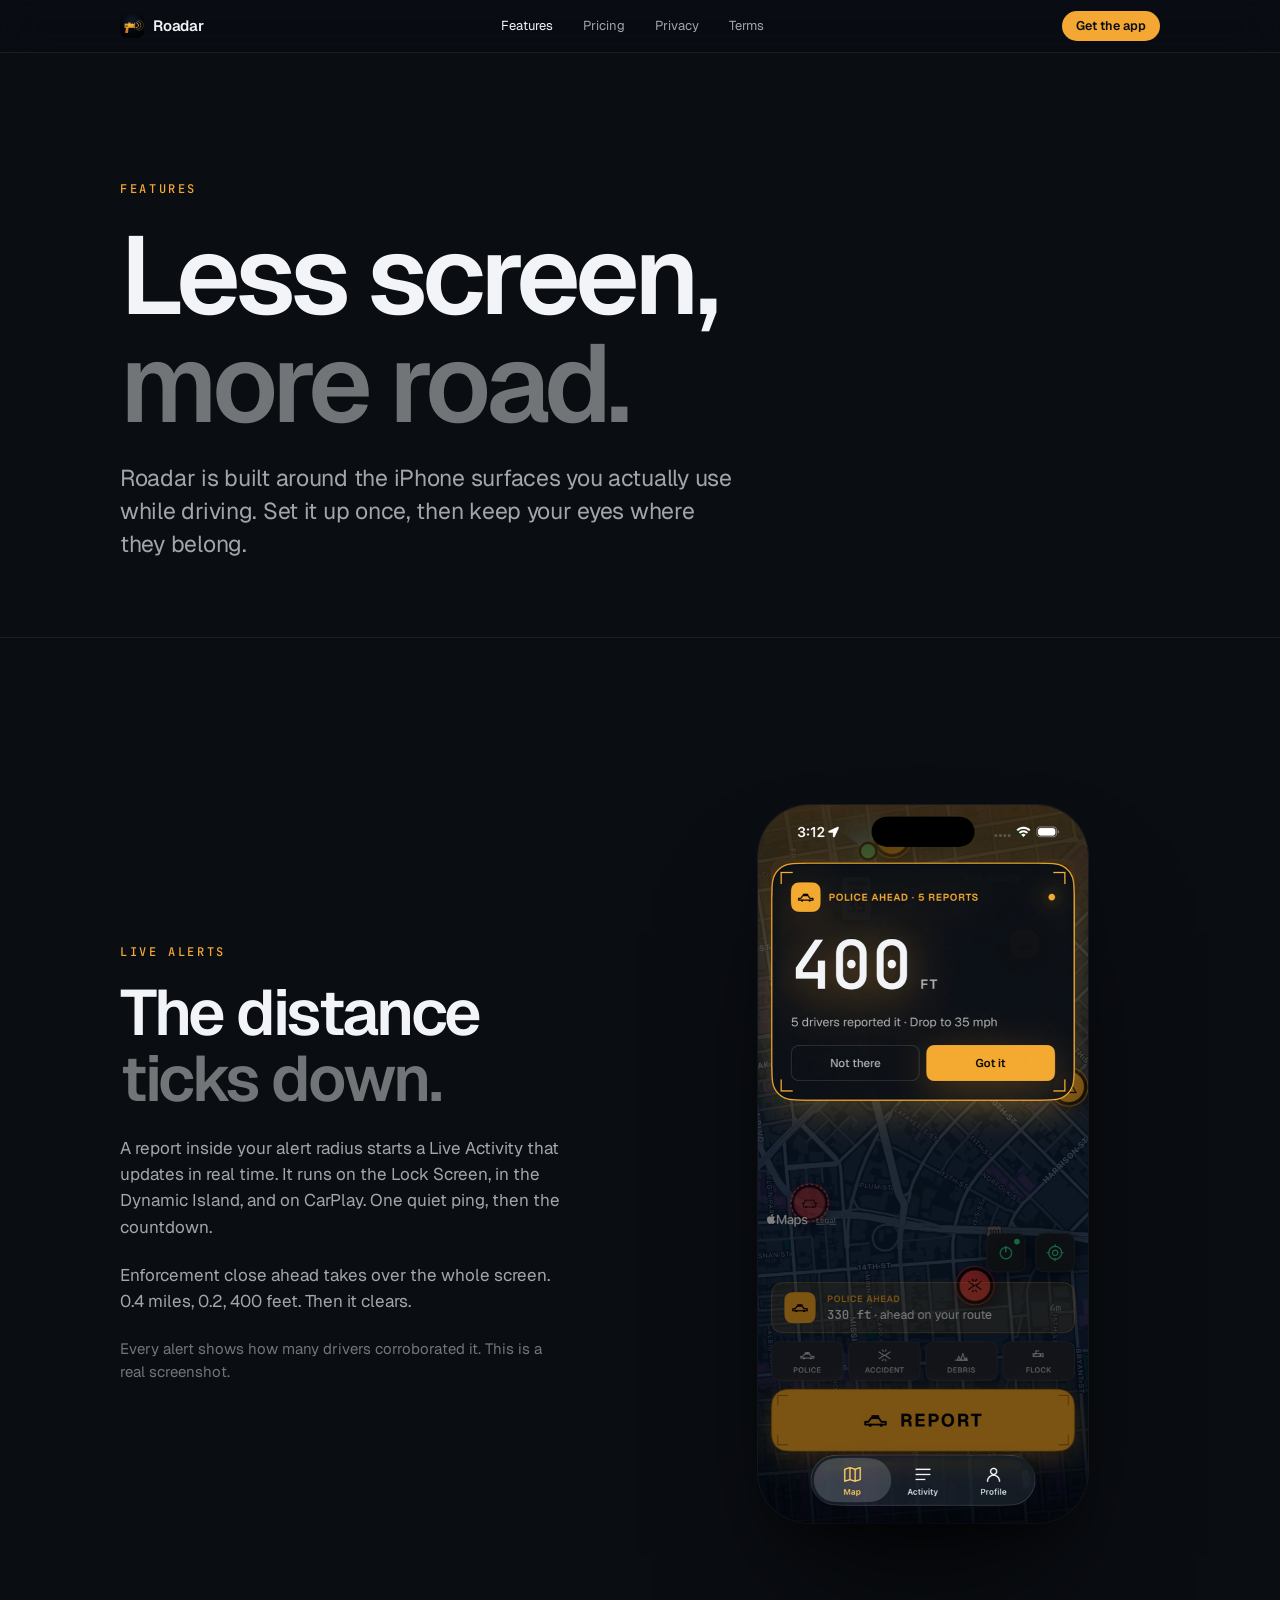
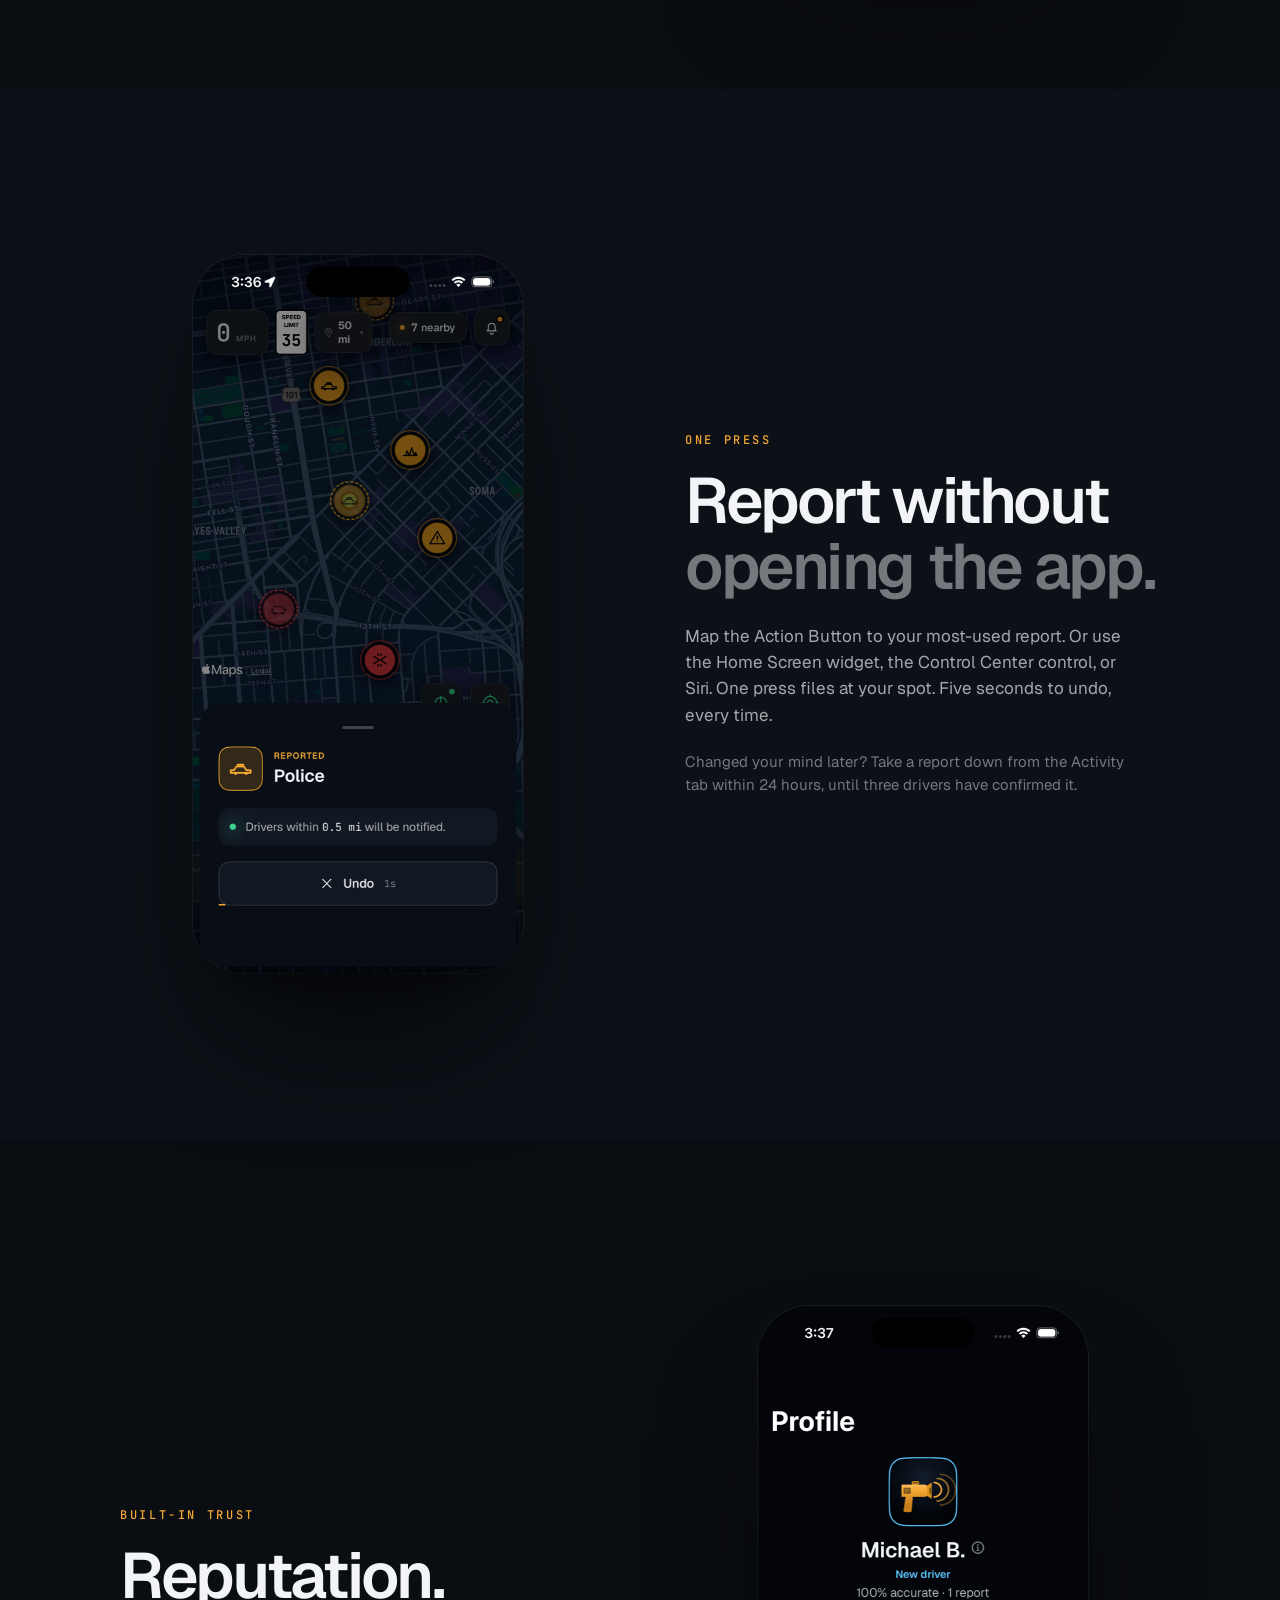
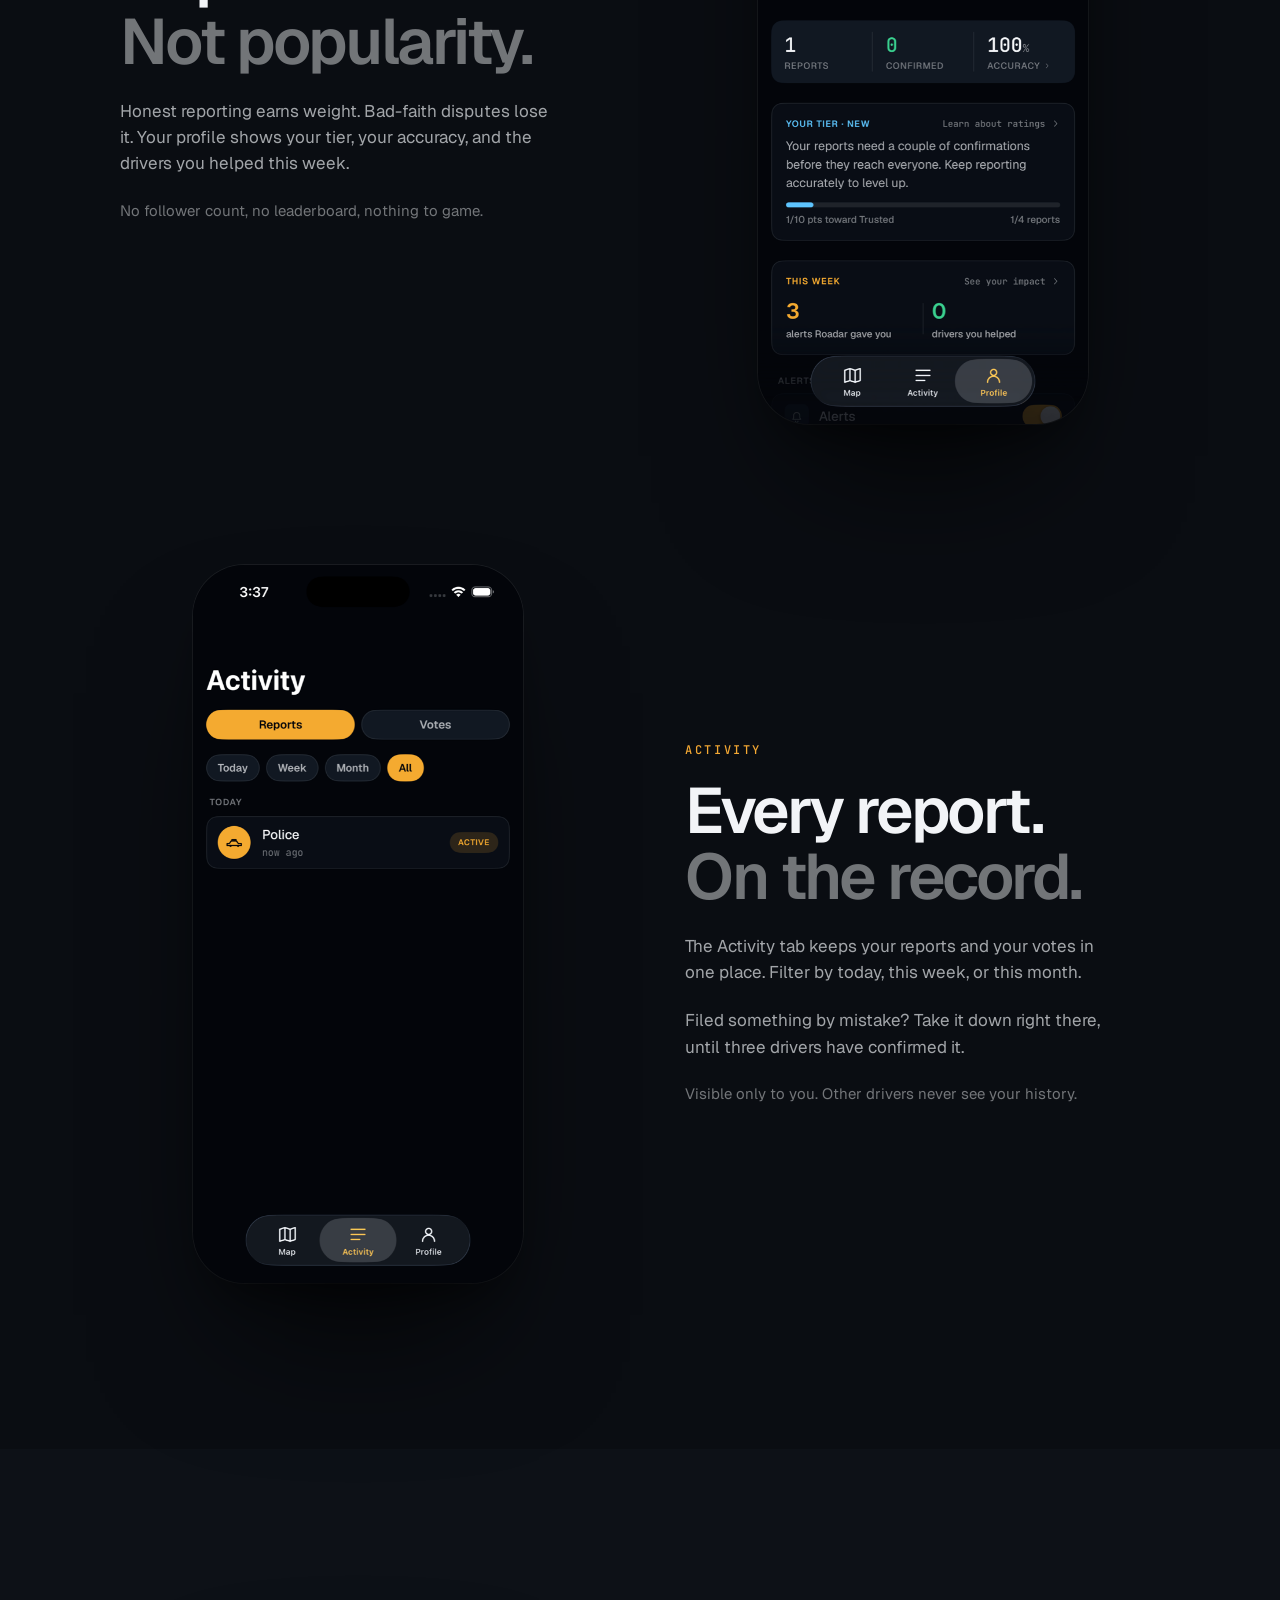
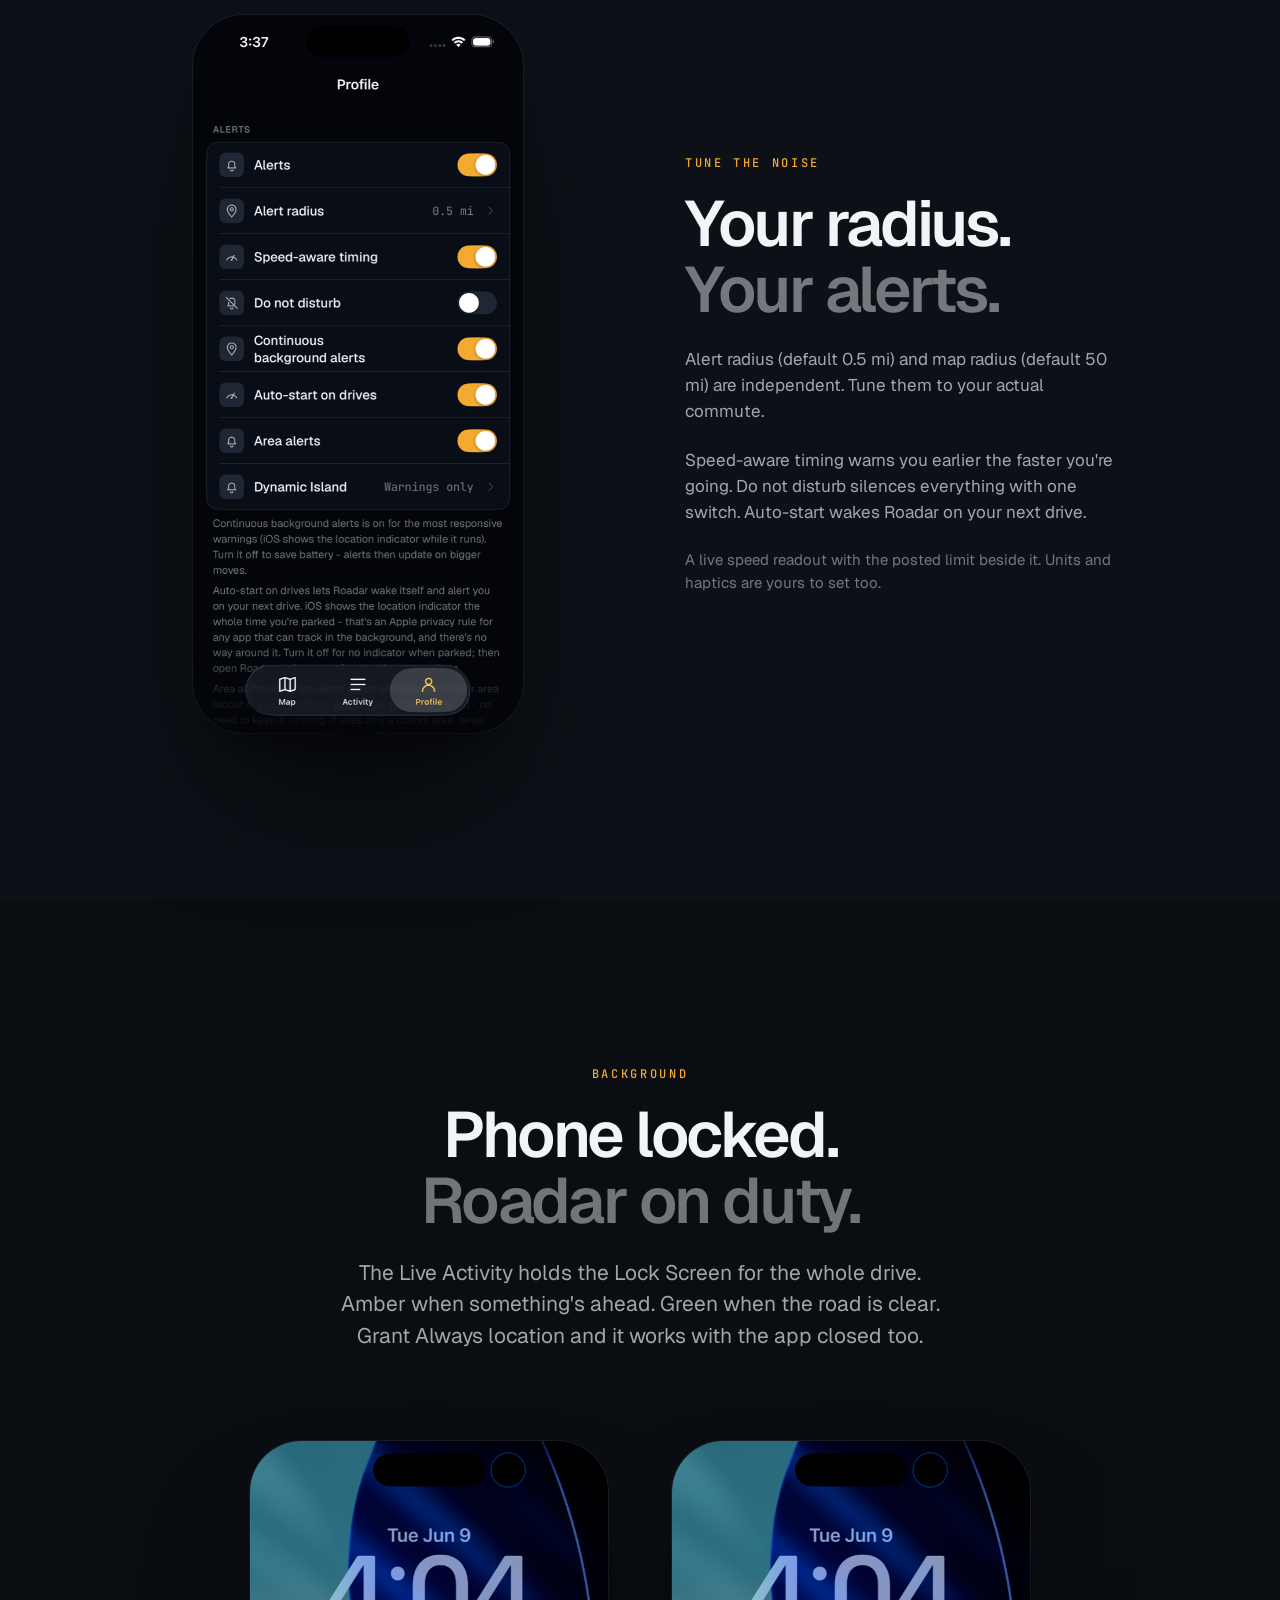
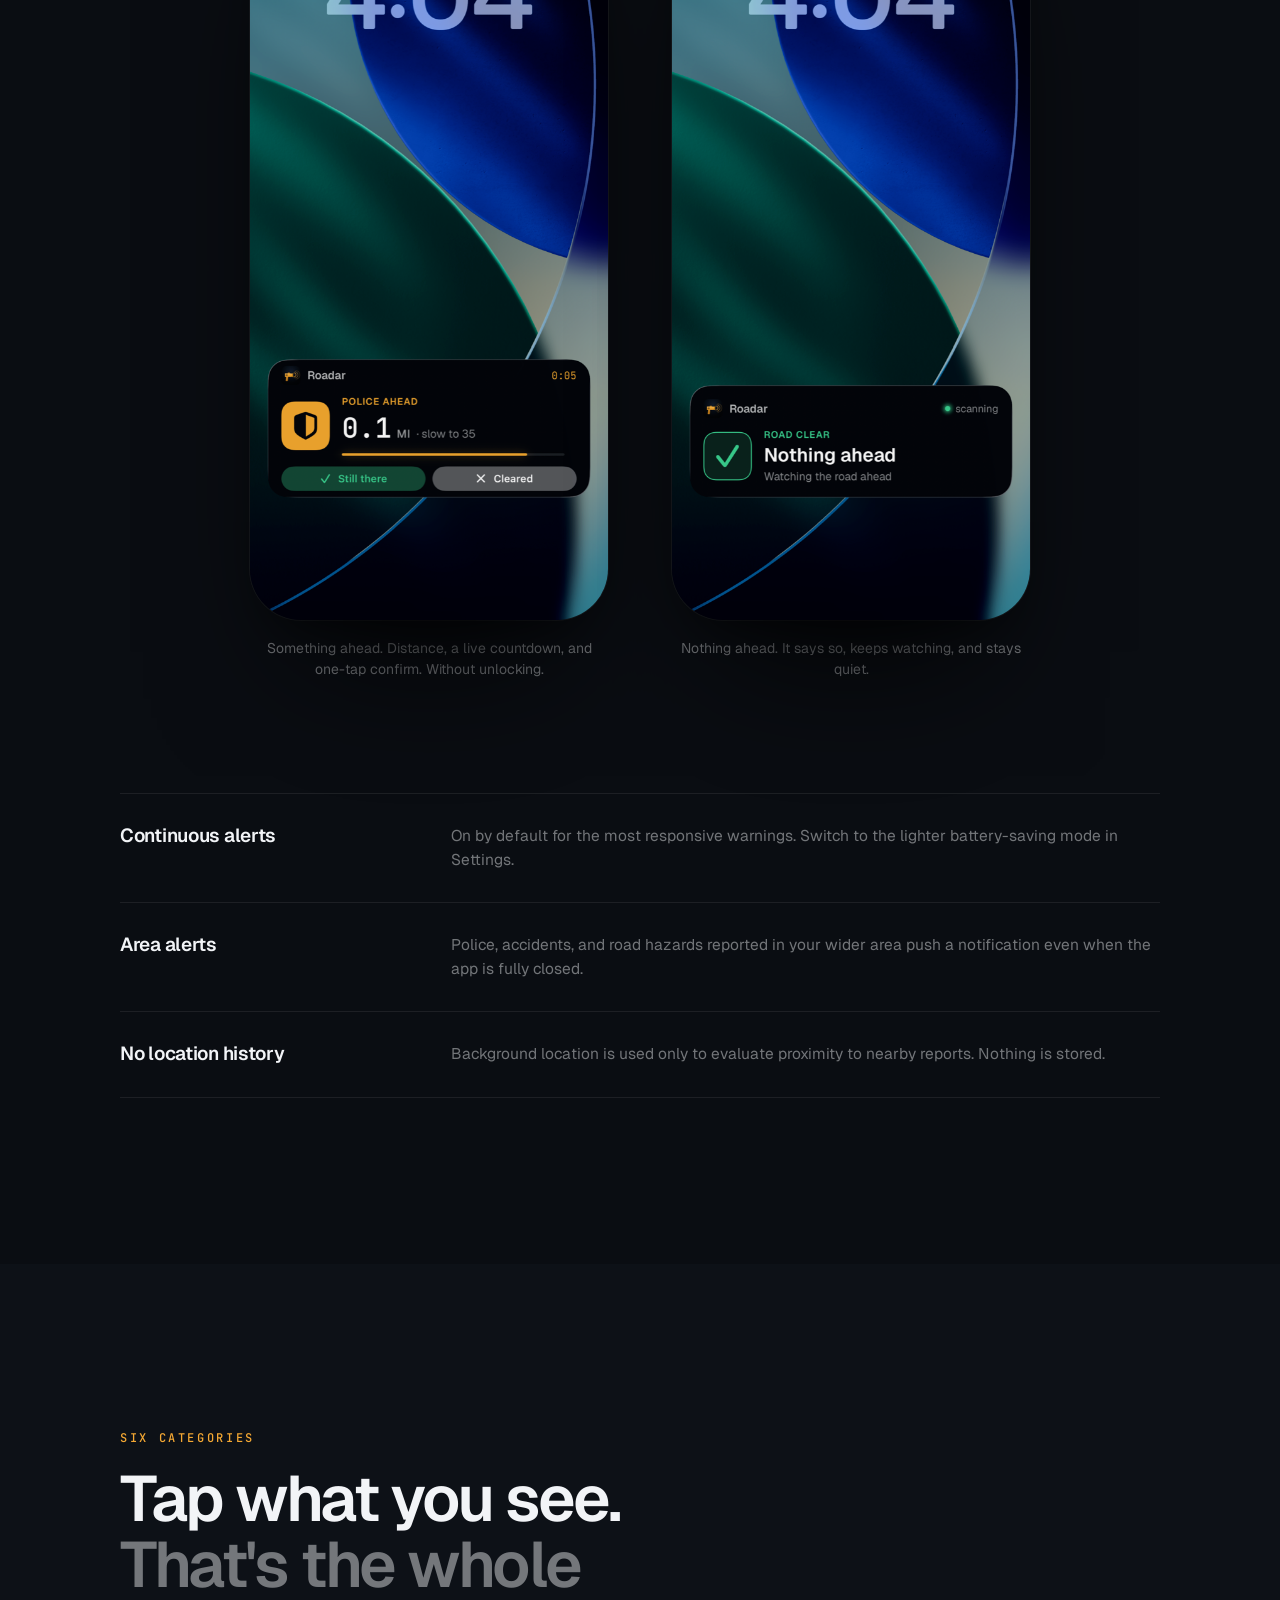
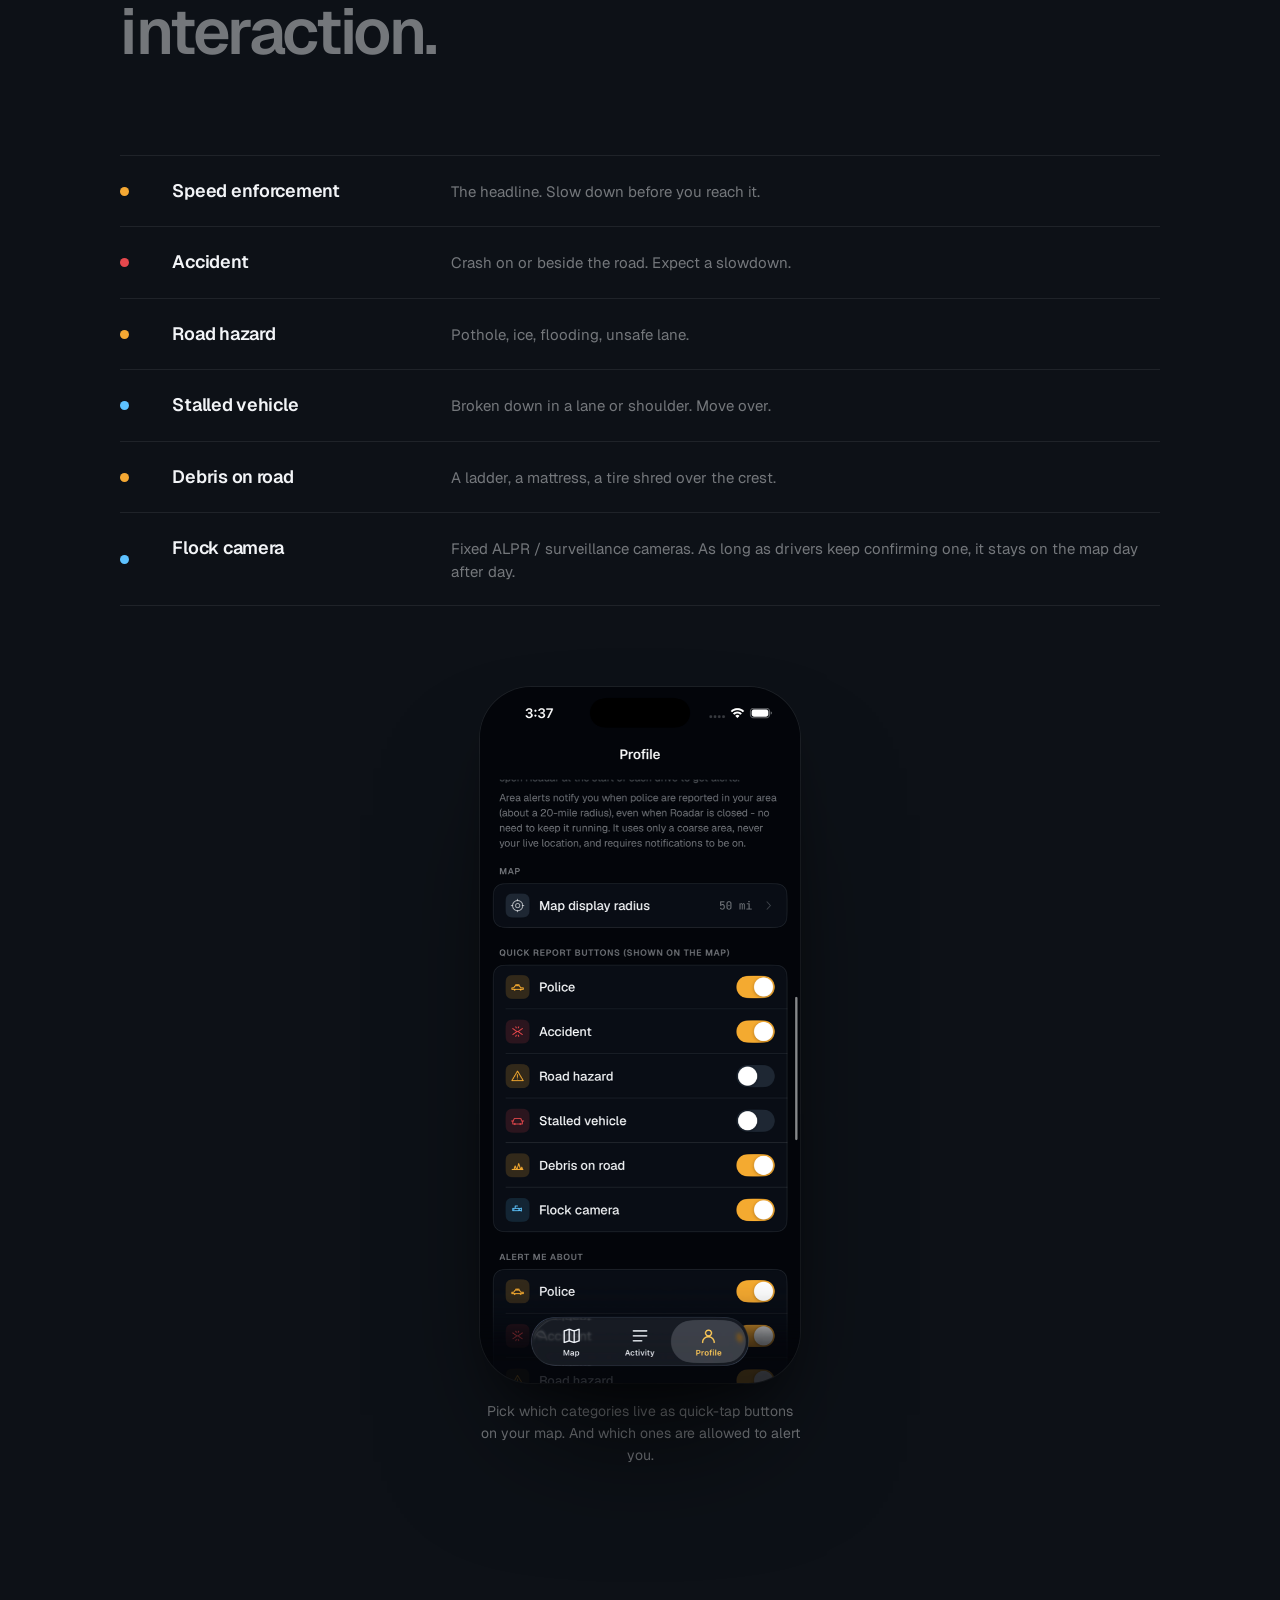
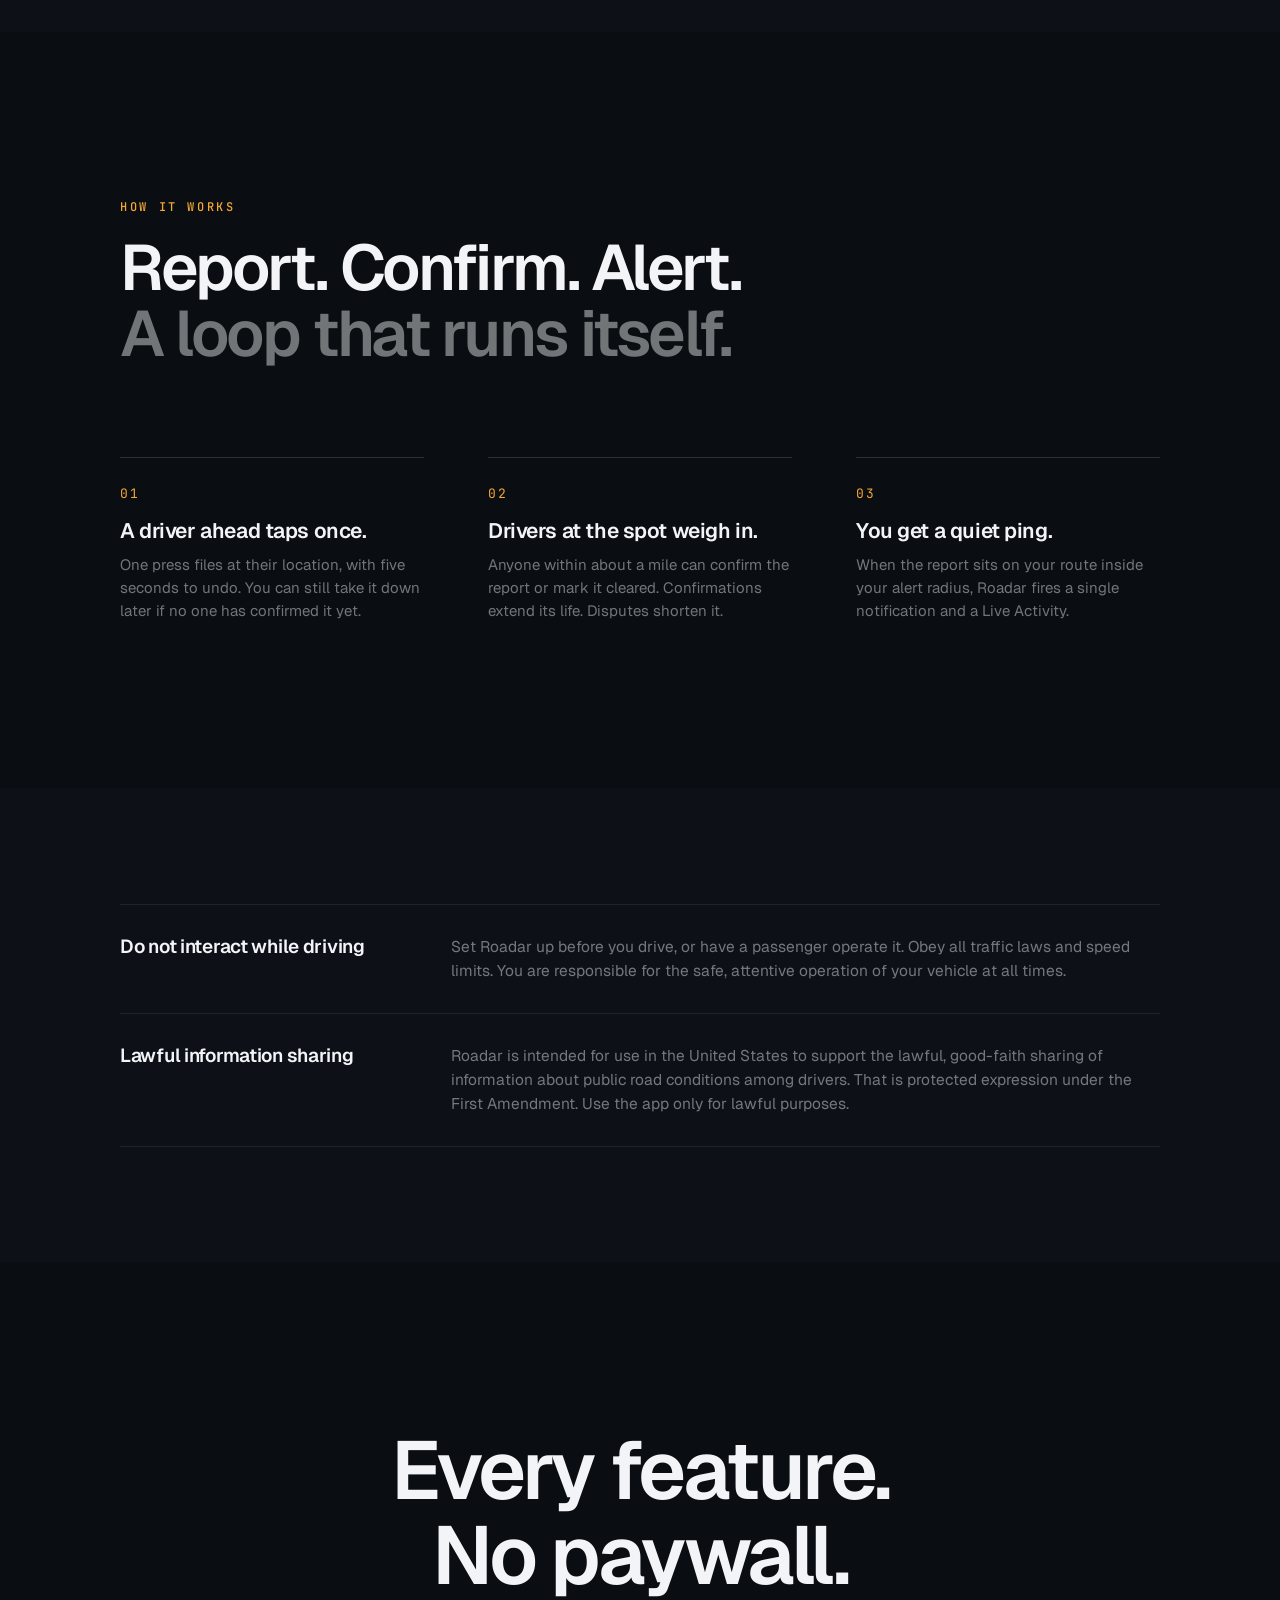
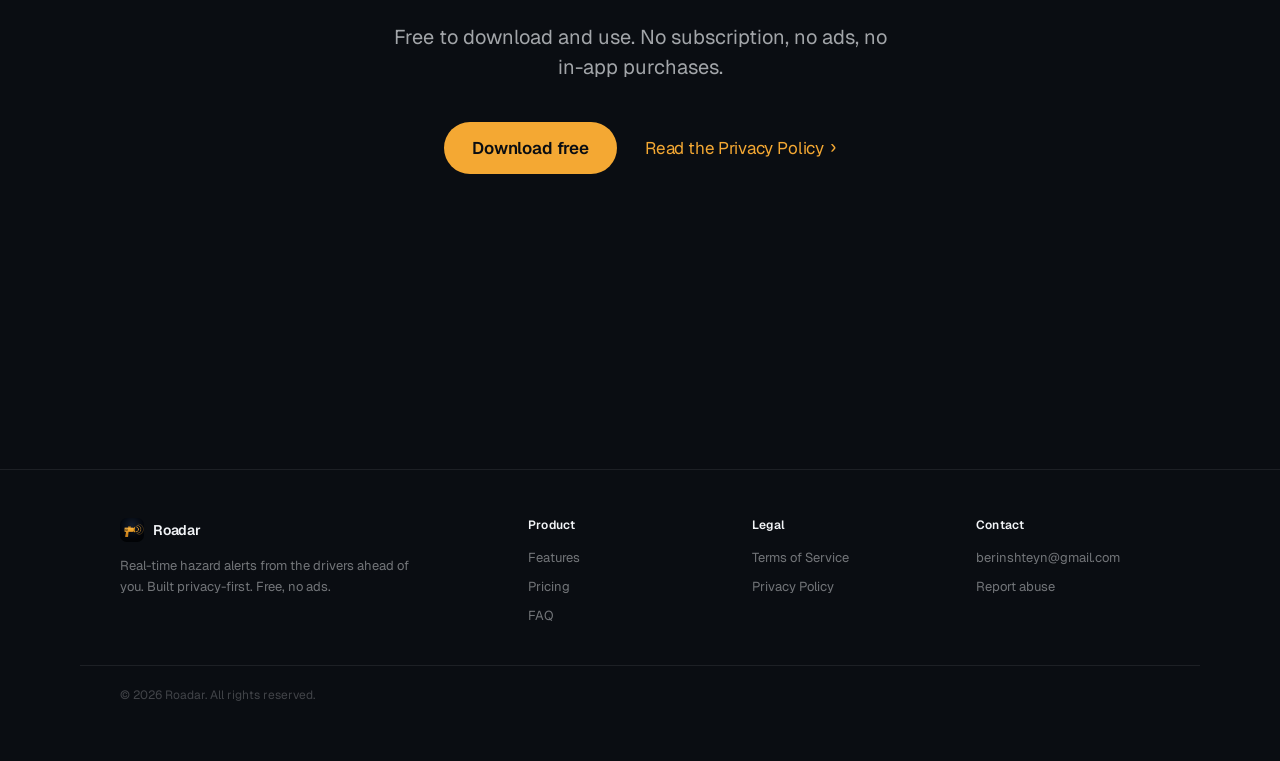
==== features.html @ b15138c9 "Roadar marketing site: home, features, pricing, privacy, terms" ====
<!DOCTYPE html>
<html lang="en">
<head>
<meta charset="UTF-8">
<meta name="viewport" content="width=device-width, initial-scale=1, viewport-fit=cover">
<meta name="theme-color" content="#0A0D12">
<meta name="description" content="Roadar features: Live Activity, Action Button, CarPlay, widget, Flock-camera reports, reputation, radius, take-down. Free. Built for iPhone drivers.">
<meta property="og:title" content="Roadar features. Built for iPhone drivers.">
<title>Features. Roadar.</title>

<link rel="icon" type="image/png" href="images/app-icon.png">
<link rel="preconnect" href="https://fonts.googleapis.com">
<link rel="preconnect" href="https://fonts.gstatic.com" crossorigin>
<link href="https://fonts.googleapis.com/css2?family=Geist:wght@400;500;600;700&family=JetBrains+Mono:wght@400;500;600&display=swap" rel="stylesheet">
<link rel="stylesheet" href="styles.css">
<script src="app.js"></script>
</head>
<body>

<nav class="nav" aria-label="Primary">
  <div class="nav-inner">
    <a href="index.html" class="brand" aria-label="Roadar home">
      <span class="brand-mark" aria-hidden="true">
        <img src="images/app-icon.png" alt="Roadar" class="brand-img">
      </span>
      <span class="brand-name">Roadar</span>
    </a>
    <ul class="nav-mid">
      <li><a href="features.html" style="color: var(--ink);">Features</a></li>
      <li><a href="pricing.html">Pricing</a></li>
      <li><a href="privacy.html">Privacy</a></li>
      <li><a href="terms.html">Terms</a></li>
    </ul>
    <a class="nav-cta" href="pricing.html">Get the app</a>
  </div>
</nav>

<header class="page-hero">
  <div class="container">
    <span class="kicker">Features</span>
    <h1>Less screen,<br><span class="dim">more road.</span></h1>
    <p class="lead">Roadar is built around the iPhone surfaces you actually use while driving. Set it up once, then keep your eyes where they belong.</p>
  </div>
</header>

<hr class="hairline">

<!-- ===== Live Activity ===== -->
<section class="tile">
  <div class="container">
    <div class="feature-row">
      <div class="feature-copy fade-up">
        <span class="kicker">Live alerts</span>
        <h2>The distance<br><span class="dim">ticks down.</span></h2>
        <p>A report inside your alert radius starts a Live Activity that updates in real time. It runs on the Lock Screen, in the Dynamic Island, and on CarPlay. One quiet ping, then the countdown.</p>
        <p>Enforcement close ahead takes over the whole screen. 0.4 miles, 0.2, 400 feet. Then it clears.</p>
        <p class="dim" style="font-size: 15px;">Every alert shows how many drivers corroborated it. This is a real screenshot.</p>
      </div>
      <div class="feature-visual fade-up">
        <figure class="shot-frame" style="margin: 0;">
          <img src="images/shot-takeover.png" width="570" height="1240" loading="lazy" alt="Roadar full-screen takeover alert: police reported 400 feet ahead, 5 drivers reported it, drop to 35 mph">
        </figure>
      </div>
    </div>
  </div>
</section>

<!-- ===== One press ===== -->
<section class="tile tile-alt">
  <div class="container">
    <div class="feature-row flip">
      <div class="feature-copy fade-up">
        <span class="kicker">One press</span>
        <h2>Report without<br><span class="dim">opening the app.</span></h2>
        <p>Map the Action Button to your most-used report. Or use the Home Screen widget, the Control Center control, or Siri. One press files at your spot. Five seconds to undo, every time.</p>
        <p class="dim" style="font-size: 15px;">Changed your mind later? Take a report down from the Activity tab within 24 hours, until three drivers have confirmed it.</p>
      </div>
      <div class="feature-visual fade-up">
        <figure class="shot-frame" style="margin: 0;">
          <img src="images/shot-undo.png" width="570" height="1240" loading="lazy" alt="Roadar right after a one-tap report: a Police report is filed, drivers within 0.5 miles will be notified, and an Undo button counts down">
        </figure>
      </div>
    </div>
  </div>
</section>

<!-- ===== Reputation ===== -->
<section class="tile">
  <div class="container">
    <div class="feature-row">
      <div class="feature-copy fade-up">
        <span class="kicker">Built-in trust</span>
        <h2>Reputation.<br><span class="dim">Not popularity.</span></h2>
        <p>Honest reporting earns weight. Bad-faith disputes lose it. Your profile shows your tier, your accuracy, and the drivers you helped this week.</p>
        <p class="dim" style="font-size: 15px;">No follower count, no leaderboard, nothing to game.</p>
      </div>
      <div class="feature-visual fade-up">
        <figure class="shot-frame" style="margin: 0;">
          <img src="images/shot-reputation.png" width="570" height="1240" loading="lazy" alt="Roadar profile: New driver tier at 100% accuracy, progress toward Trusted, and a weekly impact card">
        </figure>
      </div>
    </div>

    <div class="feature-row flip">
      <div class="feature-copy fade-up">
        <span class="kicker">Activity</span>
        <h2>Every report.<br><span class="dim">On the record.</span></h2>
        <p>The Activity tab keeps your reports and your votes in one place. Filter by today, this week, or this month.</p>
        <p>Filed something by mistake? Take it down right there, until three drivers have confirmed it.</p>
        <p class="dim" style="font-size: 15px;">Visible only to you. Other drivers never see your history.</p>
      </div>
      <div class="feature-visual fade-up">
        <figure class="shot-frame" style="margin: 0;">
          <img src="images/shot-activity.png" width="570" height="1240" loading="lazy" alt="Roadar Activity tab listing a filed Police report marked active, with filters for reports and votes">
        </figure>
      </div>
    </div>
  </div>
</section>

<!-- ===== Radius ===== -->
<section class="tile tile-alt">
  <div class="container">
    <div class="feature-row flip">
      <div class="feature-copy fade-up">
        <span class="kicker">Tune the noise</span>
        <h2>Your radius.<br><span class="dim">Your alerts.</span></h2>
        <p>Alert radius (default 0.5 mi) and map radius (default 50 mi) are independent. Tune them to your actual commute.</p>
        <p>Speed-aware timing warns you earlier the faster you're going. Do not disturb silences everything with one switch. Auto-start wakes Roadar on your next drive.</p>
        <p class="dim" style="font-size: 15px;">A live speed readout with the posted limit beside it. Units and haptics are yours to set too.</p>
      </div>
      <div class="feature-visual fade-up">
        <figure class="shot-frame" style="margin: 0;">
          <img src="images/shot-settings.png" width="570" height="1240" loading="lazy" alt="Roadar alert settings: alert radius, speed-aware timing, do not disturb, continuous background alerts, auto-start on drives, area alerts, and Dynamic Island warnings">
        </figure>
      </div>
    </div>
  </div>
</section>

<!-- ===== Background ===== -->
<section class="tile">
  <div class="container">
    <div class="sec-head center fade-up">
      <span class="kicker">Background</span>
      <h2>Phone locked.<br><span class="dim">Roadar on duty.</span></h2>
      <p>The Live Activity holds the Lock Screen for the whole drive. Amber when something's ahead. Green when the road is clear. Grant Always location and it works with the app closed too.</p>
    </div>

    <div class="duo fade-up">
      <figure class="duo-item">
        <div class="shot-frame">
          <img src="images/shot-lockscreen.png" width="570" height="1240" loading="lazy" alt="Lock Screen Live Activity: police ahead in 0.1 miles, slow to 35, with a live countdown and Still there / Cleared buttons">
        </div>
        <figcaption>Something ahead. Distance, a live countdown, and one-tap confirm. Without unlocking.</figcaption>
      </figure>
      <figure class="duo-item">
        <div class="shot-frame">
          <img src="images/shot-roadclear.png" width="570" height="1240" loading="lazy" alt="Lock Screen Live Activity in the clear state: road clear, nothing ahead, watching the road ahead">
        </div>
        <figcaption>Nothing ahead. It says so, keeps watching, and stays quiet.</figcaption>
      </figure>
    </div>

    <div class="statement-list fade-up" style="margin-top: clamp(64px, 9vw, 112px);">
      <div class="statement">
        <h4>Continuous alerts</h4>
        <p>On by default for the most responsive warnings. Switch to the lighter battery-saving mode in Settings.</p>
      </div>
      <div class="statement">
        <h4>Area alerts</h4>
        <p>Police, accidents, and road hazards reported in your wider area push a notification even when the app is fully closed.</p>
      </div>
      <div class="statement">
        <h4>No location history</h4>
        <p>Background location is used only to evaluate proximity to nearby reports. Nothing is stored.</p>
      </div>
    </div>
  </div>
</section>

<!-- ===== Categories ===== -->
<section class="tile tile-alt">
  <div class="container">
    <div class="sec-head fade-up">
      <span class="kicker">Six categories</span>
      <h2>Tap what you see.<br><span class="dim">That's the whole interaction.</span></h2>
    </div>
    <div class="cat-table fade-up">
      <div class="cat-line">
        <span class="cat-dot" style="background: var(--amber);" aria-hidden="true"></span>
        <span class="cat-name">Speed enforcement</span>
        <span class="cat-desc">The headline. Slow down before you reach it.</span>
      </div>
      <div class="cat-line">
        <span class="cat-dot" style="background: var(--hazard);" aria-hidden="true"></span>
        <span class="cat-name">Accident</span>
        <span class="cat-desc">Crash on or beside the road. Expect a slowdown.</span>
      </div>
      <div class="cat-line">
        <span class="cat-dot" style="background: var(--amber);" aria-hidden="true"></span>
        <span class="cat-name">Road hazard</span>
        <span class="cat-desc">Pothole, ice, flooding, unsafe lane.</span>
      </div>
      <div class="cat-line">
        <span class="cat-dot" style="background: var(--info);" aria-hidden="true"></span>
        <span class="cat-name">Stalled vehicle</span>
        <span class="cat-desc">Broken down in a lane or shoulder. Move over.</span>
      </div>
      <div class="cat-line">
        <span class="cat-dot" style="background: var(--amber);" aria-hidden="true"></span>
        <span class="cat-name">Debris on road</span>
        <span class="cat-desc">A ladder, a mattress, a tire shred over the crest.</span>
      </div>
      <div class="cat-line">
        <span class="cat-dot" style="background: var(--info);" aria-hidden="true"></span>
        <span class="cat-name">Flock camera</span>
        <span class="cat-desc">Fixed ALPR / surveillance cameras. As long as drivers keep confirming one, it stays on the map day after day.</span>
      </div>
    </div>
    <figure class="solo fade-up">
      <div class="shot-frame">
        <img src="images/shot-categories.png" width="570" height="1240" loading="lazy" alt="Roadar settings with per-category toggles for the quick report buttons shown on the map and for which categories alert you">
      </div>
      <figcaption>Pick which categories live as quick-tap buttons on your map. And which ones are allowed to alert you.</figcaption>
    </figure>
  </div>
</section>

<!-- ===== How it works ===== -->
<section class="tile">
  <div class="container">
    <div class="sec-head fade-up">
      <span class="kicker">How it works</span>
      <h2>Report. Confirm. Alert.<br><span class="dim">A loop that runs itself.</span></h2>
    </div>
    <div class="steps fade-up">
      <div class="step">
        <span class="step-num">01</span>
        <h3>A driver ahead taps once.</h3>
        <p>One press files at their location, with five seconds to undo. You can still take it down later if no one has confirmed it yet.</p>
      </div>
      <div class="step">
        <span class="step-num">02</span>
        <h3>Drivers at the spot weigh in.</h3>
        <p>Anyone within about a mile can confirm the report or mark it cleared. Confirmations extend its life. Disputes shorten it.</p>
      </div>
      <div class="step">
        <span class="step-num">03</span>
        <h3>You get a quiet ping.</h3>
        <p>When the report sits on your route inside your alert radius, Roadar fires a single notification and a Live Activity.</p>
      </div>
    </div>
  </div>
</section>

<!-- ===== Safety ===== -->
<section class="tile-tight tile-alt">
  <div class="container">
    <div class="statement-list">
      <div class="statement">
        <h4>Do not interact while driving</h4>
        <p>Set Roadar up before you drive, or have a passenger operate it. Obey all traffic laws and speed limits. You are responsible for the safe, attentive operation of your vehicle at all times.</p>
      </div>
      <div class="statement">
        <h4>Lawful information sharing</h4>
        <p>Roadar is intended for use in the United States to support the lawful, good-faith sharing of information about public road conditions among drivers. That is protected expression under the First Amendment. Use the app only for lawful purposes.</p>
      </div>
    </div>
  </div>
</section>

<!-- ===== Final CTA ===== -->
<section class="tile">
  <div class="cta-final fade-up">
    <h2>Every feature.<br>No paywall.</h2>
    <p>Free to download and use. No subscription, no ads, no in-app purchases.</p>
    <div class="ctas">
      <a class="btn btn-primary" href="pricing.html">Download free</a>
      <a class="link-more" href="privacy.html">Read the Privacy Policy</a>
    </div>
  </div>
</section>

<footer class="footer">
  <div class="footer-inner">
    <div>
      <div class="brand">
        <span class="brand-mark" aria-hidden="true">
          <img src="images/app-icon.png" alt="Roadar" class="brand-img">
        </span>
        <span>Roadar</span>
      </div>
      <p class="blurb">Real-time hazard alerts from the drivers ahead of you. Built privacy-first. Free, no ads.</p>
    </div>
    <div>
      <h4>Product</h4>
      <ul>
        <li><a href="features.html">Features</a></li>
        <li><a href="pricing.html">Pricing</a></li>
        <li><a href="pricing.html#faq">FAQ</a></li>
      </ul>
    </div>
    <div>
      <h4>Legal</h4>
      <ul>
        <li><a href="terms.html">Terms of Service</a></li>
        <li><a href="privacy.html">Privacy Policy</a></li>
      </ul>
    </div>
    <div>
      <h4>Contact</h4>
      <ul>
        <li><a href="mailto:berinshteyn@gmail.com">berinshteyn@gmail.com</a></li>
        <li><a href="mailto:berinshteyn@gmail.com">Report abuse</a></li>
      </ul>
    </div>
  </div>
  <div class="copy">&copy; 2026 Roadar. All rights reserved.</div>
</footer>

</body>
</html>
---- styles.css ----
/*
  Roadar — marketing site
  Tokens mirrored from the app's DesignSystem/Theme.swift.

  Design language: typography-first, gallery rhythm. One canvas, one accent.
  Hairlines instead of card borders. Big quiet statements, generous air,
  real screenshots on a pedestal. The amber is reserved for the moments
  that matter — exactly like the app.
*/

:root {
  --bg:        #0A0D12;   /* canvas (Palette.bg) */
  --bg-tile:   #0D1117;   /* alternating gallery tile */
  --bg-elev:   #11151C;   /* raised surface (Palette.bgElev1) */
  --bg-elev-2: #181E27;

  --ink:       #F2F4F7;
  --ink-2:     rgba(242, 244, 247, 0.66);
  --ink-3:     rgba(242, 244, 247, 0.45);
  --ink-4:     rgba(242, 244, 247, 0.24);
  --ink-inv:   #0A0D12;

  --hairline:        rgba(255, 255, 255, 0.08);
  --hairline-strong: rgba(255, 255, 255, 0.14);

  --amber:      #F4A833;
  --amber-2:    #FFB94A;
  --amber-deep: #C28122;

  --safe:   #3DCF8E;
  --hazard: #E5484D;
  --info:   #5DC2FF;

  --max-w:        1120px;
  --max-w-text:    720px;
  --gutter: clamp(22px, 5vw, 40px);

  --shadow-shot: 0 80px 140px -48px rgba(0, 0, 0, 0.85), 0 24px 48px -24px rgba(0, 0, 0, 0.6);

  --ease-out: cubic-bezier(0.25, 0.1, 0.25, 1);
}

* { box-sizing: border-box; }
*::selection { background: var(--amber); color: var(--ink-inv); }

html { scroll-behavior: smooth; scroll-padding-top: 72px; }

html, body {
  margin: 0;
  padding: 0;
  background: var(--bg);
  color: var(--ink);
  font-family: 'Geist', -apple-system, BlinkMacSystemFont, 'Segoe UI', Helvetica, Arial, sans-serif;
  font-size: 17px;
  line-height: 1.47;
  -webkit-font-smoothing: antialiased;
  text-rendering: optimizeLegibility;
  overflow-x: hidden;
}

a { color: inherit; text-decoration: none; }
img, svg { display: block; max-width: 100%; }

/* ---------- Type ---------- */

h1, h2, h3, h4 {
  font-weight: 600;
  color: var(--ink);
  margin: 0;
  text-wrap: balance;
}

h1 {
  font-size: clamp(48px, 8.6vw, 112px);
  line-height: 0.98;
  letter-spacing: -0.045em;
}

h2 {
  font-size: clamp(34px, 5vw, 64px);
  line-height: 1.04;
  letter-spacing: -0.038em;
}

h3 {
  font-size: clamp(24px, 2.6vw, 34px);
  line-height: 1.12;
  letter-spacing: -0.025em;
}

h4 { font-size: 17px; line-height: 1.3; letter-spacing: -0.01em; }

p { margin: 0; color: var(--ink-2); }

/* The signature move: bright statement, dim continuation. */
.dim    { color: var(--ink-3); }
.amber-text { color: var(--amber); }

.mono {
  font-family: 'JetBrains Mono', ui-monospace, SFMono-Regular, Menlo, monospace;
}

/* Small instrument label — used once per section at most. */
.kicker {
  display: block;
  font-family: 'JetBrains Mono', ui-monospace, monospace;
  font-size: 12px;
  font-weight: 500;
  letter-spacing: 0.22em;
  text-transform: uppercase;
  color: var(--amber);
}

.lead {
  font-size: clamp(18px, 2vw, 23px);
  line-height: 1.42;
  letter-spacing: -0.012em;
  color: var(--ink-2);
}

/* Neutralized legacy helpers (older markup may still carry these). */
.eyebrow-pill { display: none; }
.gradient-text { color: var(--ink); }
.caps {
  font-family: 'JetBrains Mono', monospace;
  font-size: 11px; font-weight: 500;
  letter-spacing: 0.18em; text-transform: uppercase;
  color: var(--ink-3);
}

/* ---------- Layout ---------- */

.container {
  width: 100%;
  max-width: var(--max-w);
  margin: 0 auto;
  padding: 0 var(--gutter);
}

.container-text { max-width: calc(var(--max-w-text) + 2 * 40px); margin: 0 auto; padding: 0 var(--gutter); }

/* Gallery tiles: one idea per tile, alternating canvas. */
.tile       { padding: clamp(110px, 13vw, 190px) 0; }
.tile-tight { padding: clamp(72px, 9vw, 130px) 0; }
.tile-alt   { background: var(--bg-tile); }

.hairline {
  border: 0; margin: 0; height: 1px;
  background: var(--hairline);
}

/* ---------- Reveal ---------- */

html.js .fade-up {
  opacity: 0;
  transform: translateY(16px);
  transition: opacity 0.9s var(--ease-out), transform 0.9s var(--ease-out);
  will-change: opacity, transform;
}
html.js .fade-up.is-visible { opacity: 1; transform: none; }
@media (prefers-reduced-motion: reduce) {
  html.js .fade-up { opacity: 1 !important; transform: none !important; transition: none !important; }
}

/* ---------- Nav ---------- */

.nav {
  position: sticky;
  top: 0;
  z-index: 50;
  backdrop-filter: blur(20px) saturate(180%);
  -webkit-backdrop-filter: blur(20px) saturate(180%);
  background: rgba(10, 13, 18, 0.78);
  border-bottom: 1px solid var(--hairline);
}

.nav-inner {
  max-width: var(--max-w);
  margin: 0 auto;
  padding: 0 var(--gutter);
  height: 52px;
  display: flex;
  align-items: center;
  justify-content: space-between;
  gap: 16px;
}

.brand {
  display: inline-flex;
  align-items: center;
  gap: 9px;
  font-weight: 600;
  letter-spacing: -0.015em;
  font-size: 15px;
  color: var(--ink);
}

.brand-mark {
  width: 24px; height: 24px;
  border-radius: 7px;
  overflow: hidden;
  display: grid; place-items: center;
}
.brand-mark .brand-img { width: 100%; height: 100%; object-fit: cover; }

.nav-mid {
  display: flex;
  align-items: center;
  gap: 30px;
  margin: 0; padding: 0;
  list-style: none;
  font-size: 13px;
  color: var(--ink-2);
}
.nav-mid a { transition: color 0.15s ease; }
.nav-mid a:hover { color: var(--ink); }

.nav-cta {
  display: inline-flex;
  align-items: center;
  gap: 5px;
  height: 30px;
  padding: 0 14px;
  background: var(--amber);
  color: var(--ink-inv);
  border-radius: 980px;
  font-weight: 600;
  font-size: 12.5px;
  transition: background 0.15s ease;
}
.nav-cta:hover { background: var(--amber-2); }
.nav-cta svg { display: none; }

@media (max-width: 720px) { .nav-mid { display: none; } }

/* ---------- Buttons & links ---------- */

.btn {
  display: inline-flex;
  align-items: center;
  justify-content: center;
  gap: 8px;
  height: 52px;
  padding: 0 28px;
  border-radius: 980px;
  font-weight: 500;
  font-size: 17px;
  letter-spacing: -0.01em;
  border: 0;
  cursor: pointer;
  transition: background 0.18s ease, color 0.18s ease;
  font-family: inherit;
  text-align: center;
}

.btn-primary { background: var(--amber); color: var(--ink-inv); font-weight: 600; }
.btn-primary:hover { background: var(--amber-2); }
.btn-primary .arrow { display: none; }

.btn-secondary,
.btn-ghost {
  background: transparent;
  color: var(--amber);
  padding: 0 8px;
}
.btn-secondary::after,
.btn-ghost::after,
.link-more::after {
  content: '›';
  font-size: 1.1em;
  line-height: 1;
  transform: translateY(-1px);
  transition: transform 0.18s ease;
}
.btn-secondary:hover::after,
.btn-ghost:hover::after,
.link-more:hover::after { transform: translateY(-1px) translateX(2px); }
.btn-secondary svg, .btn-ghost svg { display: none; }

.link-more {
  display: inline-flex;
  align-items: center;
  gap: 6px;
  color: var(--amber);
  font-size: 17px;
  letter-spacing: -0.01em;
}

/* ---------- Hero (home) ---------- */

.hero {
  position: relative;
  padding: clamp(84px, 11vw, 150px) 0 0;
  text-align: center;
  overflow: hidden;
}

.hero-eyebrow {
  font-family: 'JetBrains Mono', monospace;
  font-size: 12px;
  font-weight: 500;
  letter-spacing: 0.22em;
  text-transform: uppercase;
  color: var(--ink-3);
}

.hero h1 { margin-top: 26px; }
.hero h1 .accent { color: var(--amber); }

.hero .lead {
  max-width: 600px;
  margin: 28px auto 0;
}

.hero-cta {
  margin-top: 40px;
  display: flex;
  gap: 28px;
  align-items: center;
  justify-content: center;
  flex-wrap: wrap;
}

.hero-foot {
  margin-top: 26px;
  font-size: 13px;
  letter-spacing: 0.01em;
  color: var(--ink-3);
}

/* The product, on a pedestal. */
.hero-stage {
  position: relative;
  margin-top: clamp(64px, 8vw, 110px);
  display: grid;
  place-items: center;
  padding-bottom: clamp(96px, 11vw, 160px);
}
.hero-stage::before {
  content: '';
  position: absolute;
  top: 8%;
  width: min(720px, 86vw);
  height: 60%;
  background: radial-gradient(closest-side, rgba(244, 168, 51, 0.10), transparent 70%);
  filter: blur(48px);
  pointer-events: none;
}

.shot-frame {
  position: relative;
  border-radius: clamp(34px, 4vw, 52px);
  box-shadow: var(--shadow-shot), 0 0 0 1px rgba(255, 255, 255, 0.07);
  overflow: hidden;
}
.shot-frame img, .shot-frame video { width: 100%; height: auto; display: block; }

.hero-stage .shot-frame { width: clamp(280px, 34vw, 380px); }

/* ---------- Stat strip ---------- */

.stats {
  display: grid;
  grid-template-columns: repeat(4, 1fr);
  gap: 0;
}
.stats .stat {
  padding: 8px 28px;
  border-left: 1px solid var(--hairline);
}
.stats .stat:first-child { border-left: 0; padding-left: 0; }
.stats .value {
  font-family: 'JetBrains Mono', monospace;
  font-size: clamp(28px, 3.4vw, 44px);
  font-weight: 500;
  letter-spacing: -0.04em;
  color: var(--ink);
  line-height: 1;
}
.stats .value .unit { font-size: 0.52em; color: var(--ink-3); letter-spacing: 0; margin-left: 2px; }
.stats .label {
  margin-top: 10px;
  font-size: 13.5px;
  line-height: 1.4;
  color: var(--ink-3);
}

@media (max-width: 880px) {
  .stats { grid-template-columns: 1fr 1fr; row-gap: 40px; }
  .stats .stat:nth-child(odd) { border-left: 0; padding-left: 0; }
}

/* ---------- Editorial feature rows ---------- */

.feature-row {
  display: grid;
  grid-template-columns: 1fr 1fr;
  gap: clamp(48px, 7vw, 110px);
  align-items: center;
}
.feature-row.flip > .feature-copy { order: 2; }
.feature-row.flip > .feature-visual { order: 1; }

.feature-copy .kicker { margin-bottom: 18px; }
.feature-copy h2 { max-width: 480px; }
.feature-copy h3 { max-width: 440px; }
.feature-copy p {
  margin-top: 22px;
  max-width: 440px;
  font-size: 17px;
  line-height: 1.55;
}
.feature-copy .link-more { margin-top: 24px; }

.feature-visual { display: grid; place-items: center; }
.feature-visual .shot-frame { width: clamp(250px, 26vw, 330px); }

@media (max-width: 880px) {
  .feature-row { grid-template-columns: 1fr; gap: 48px; text-align: center; }
  .feature-row.flip > .feature-copy { order: 1; }
  .feature-row.flip > .feature-visual { order: 2; }
  .feature-copy h2, .feature-copy h3, .feature-copy p { margin-left: auto; margin-right: auto; }
}

/* Two feature rows stacked inside one tile. */
.feature-row + .feature-row { margin-top: clamp(80px, 11vw, 144px); }

/* ---------- Two-up phone gallery ---------- */

.duo {
  display: grid;
  grid-template-columns: 1fr 1fr;
  gap: clamp(32px, 5vw, 72px);
  max-width: 780px;
  margin: 0 auto;
}
.duo-item { margin: 0; }
.duo-item .shot-frame { width: 100%; }
.duo-item figcaption {
  margin-top: 18px;
  font-size: 14px;
  line-height: 1.55;
  color: var(--ink-3);
  text-align: center;
}
@media (max-width: 640px) {
  .duo { grid-template-columns: 1fr; max-width: 320px; }
}

/* Single centered phone with a caption. */
.solo {
  margin: clamp(48px, 7vw, 80px) auto 0;
  max-width: 320px;
}
.solo .shot-frame { width: 100%; }
.solo figcaption {
  margin-top: 18px;
  font-size: 14px;
  line-height: 1.55;
  color: var(--ink-3);
  text-align: center;
}

/* ---------- Dynamic Island strip (top-of-phone crop) ---------- */

.di-figure {
  margin: clamp(48px, 7vw, 80px) auto 0;
  max-width: 860px;
}
.di-figure img {
  width: 100%;
  height: auto;
  display: block;
  border-radius: clamp(18px, 2.6vw, 28px);
  box-shadow: var(--shadow-shot), 0 0 0 1px rgba(255, 255, 255, 0.07);
}
.di-figure figcaption {
  margin-top: 16px;
  font-size: 14px;
  line-height: 1.55;
  color: var(--ink-3);
  text-align: center;
}

/* ---------- Section heads ---------- */

.sec-head { max-width: 760px; margin-bottom: clamp(56px, 7vw, 96px); }
.sec-head.center { margin-left: auto; margin-right: auto; text-align: center; }
.sec-head .kicker { margin-bottom: 18px; }
.sec-head p {
  margin-top: 22px;
  font-size: clamp(17px, 1.8vw, 21px);
  line-height: 1.5;
  max-width: 620px;
}
.sec-head.center p { margin-left: auto; margin-right: auto; }

/* ---------- Spec list (surfaces, plain type on hairlines) ---------- */

.spec-grid {
  display: grid;
  grid-template-columns: repeat(4, 1fr);
  column-gap: clamp(28px, 4vw, 56px);
  row-gap: 44px;
}
@media (max-width: 980px) { .spec-grid { grid-template-columns: repeat(2, 1fr); } }
@media (max-width: 480px) { .spec-grid { grid-template-columns: 1fr; row-gap: 32px; } }

.spec {
  border-top: 1px solid var(--hairline-strong);
  padding-top: 18px;
}
.spec .spec-name {
  font-size: 16px;
  font-weight: 600;
  letter-spacing: -0.01em;
  color: var(--ink);
}
.spec p {
  margin-top: 6px;
  font-size: 13.5px;
  line-height: 1.5;
  color: var(--ink-3);
}

/* ---------- Statement list (privacy, principles) ---------- */

.statement-list { display: grid; }
.statement {
  display: grid;
  grid-template-columns: minmax(180px, 280px) 1fr;
  gap: clamp(24px, 4vw, 64px);
  padding: 30px 0;
  border-top: 1px solid var(--hairline);
}
.statement:last-child { border-bottom: 1px solid var(--hairline); }
.statement h4 { font-size: 19px; letter-spacing: -0.015em; }
.statement p { font-size: 15.5px; line-height: 1.55; color: var(--ink-3); align-self: center; }
@media (max-width: 720px) {
  .statement { grid-template-columns: 1fr; gap: 8px; }
}

/* ---------- Category table ---------- */

.cat-table { display: grid; }
.cat-line {
  display: grid;
  grid-template-columns: 14px minmax(150px, 240px) 1fr;
  align-items: baseline;
  gap: clamp(18px, 3vw, 40px);
  padding: 22px 0;
  border-top: 1px solid var(--hairline);
}
.cat-line:last-child { border-bottom: 1px solid var(--hairline); }
.cat-line .cat-dot {
  width: 9px; height: 9px;
  border-radius: 50%;
  align-self: center;
}
.cat-line .cat-name {
  font-size: 18px;
  font-weight: 600;
  letter-spacing: -0.015em;
  color: var(--ink);
}
.cat-line .cat-desc { font-size: 15px; color: var(--ink-3); line-height: 1.5; }
@media (max-width: 640px) {
  .cat-line { grid-template-columns: 14px 1fr; }
  .cat-line .cat-desc { grid-column: 2; }
}

/* ---------- Numbered steps, editorial ---------- */

.steps {
  display: grid;
  grid-template-columns: repeat(3, 1fr);
  gap: clamp(36px, 5vw, 72px);
}
@media (max-width: 880px) { .steps { grid-template-columns: 1fr; } }

.step { border-top: 1px solid var(--hairline-strong); padding-top: 22px; }
.step .step-num {
  font-family: 'JetBrains Mono', monospace;
  font-size: 13px;
  color: var(--amber);
  letter-spacing: 0.14em;
}
.step h3 { font-size: 21px; margin-top: 14px; letter-spacing: -0.02em; }
.step p { margin-top: 10px; font-size: 15px; line-height: 1.55; color: var(--ink-3); }

/* ---------- Live Activity strips (real iOS artifacts, no card chrome) ---------- */

.la-stack { display: grid; gap: 14px; width: min(440px, 100%); }
.la-strip {
  background: #000;
  border-radius: 26px;
  padding: 14px 18px;
  display: flex;
  align-items: center;
  gap: 14px;
  box-shadow: 0 24px 60px -24px rgba(0, 0, 0, 0.7);
}
.la-strip .la-ic {
  width: 38px; height: 38px;
  border-radius: 11px;
  background: var(--amber);
  display: grid; place-items: center;
  color: var(--ink-inv);
  flex-shrink: 0;
}
.la-strip .la-tx { display: flex; flex-direction: column; gap: 3px; line-height: 1.2; flex: 1; min-width: 0; }
.la-strip .l-title { font-size: 14px; color: var(--ink); font-weight: 600; letter-spacing: -0.01em; }
.la-strip .l-sub   { font-size: 12px; color: var(--ink-3); }
.la-strip .l-sub .miles { color: var(--amber); font-family: 'JetBrains Mono', monospace; }
.la-strip .la-bar { width: 56px; height: 5px; border-radius: 3px; background: rgba(244, 168, 51, 0.18); overflow: hidden; position: relative; flex-shrink: 0; }
.la-strip .la-bar::after { content: ''; position: absolute; inset: 0; width: 70%; border-radius: 3px; background: var(--amber); }

/* ---------- Quiet visuals (reputation rows, radius ring, undo) ---------- */

.quiet-visual { width: min(440px, 100%); }

.tier-rows { display: grid; }
.tier-row {
  display: grid;
  grid-template-columns: 12px 1fr auto;
  align-items: center;
  gap: 16px;
  padding: 18px 4px;
  border-top: 1px solid var(--hairline);
}
.tier-row:last-child { border-bottom: 1px solid var(--hairline); }
.tier-row .tier-dot { width: 8px; height: 8px; border-radius: 50%; background: var(--ink-4); }
.tier-row.active .tier-dot { background: var(--amber); }
.tier-row .tier-name { font-size: 16px; font-weight: 600; color: var(--ink-2); letter-spacing: -0.01em; }
.tier-row.active .tier-name { color: var(--ink); }
.tier-row .tier-meta { font-family: 'JetBrains Mono', monospace; font-size: 12px; color: var(--ink-3); }

.radius-ring { display: grid; place-items: center; }
.radius-ring svg { width: min(380px, 80vw); height: auto; }

.undo-pill {
  display: inline-flex;
  align-items: center;
  gap: 14px;
  padding: 16px 22px;
  background: var(--bg-elev);
  border-radius: 980px;
  box-shadow: 0 24px 60px -24px rgba(0, 0, 0, 0.7), 0 0 0 1px var(--hairline);
}
.undo-pill .u-label { font-size: 14px; color: var(--ink); font-weight: 500; letter-spacing: -0.01em; }
.undo-pill .u-bar {
  width: 72px; height: 4px;
  background: rgba(244, 168, 51, 0.18);
  border-radius: 2px;
  overflow: hidden;
  position: relative;
}
.undo-pill .u-bar::after { content: ''; position: absolute; inset: 0; width: 60%; background: var(--amber); }
.undo-pill .u-action {
  font-family: 'JetBrains Mono', monospace;
  font-size: 12px;
  color: var(--amber);
  letter-spacing: 0.12em;
  text-transform: uppercase;
}

/* ---------- Screenshot gallery (legacy class, refined) ---------- */

.shots {
  display: flex;
  gap: clamp(20px, 4vw, 44px);
  justify-content: center;
  flex-wrap: wrap;
}
.shot { margin: 0; width: clamp(220px, 26vw, 300px); }
.shot img {
  width: 100%; height: auto;
  border-radius: clamp(28px, 3vw, 40px);
  box-shadow: var(--shadow-shot), 0 0 0 1px rgba(255, 255, 255, 0.07);
}
.shot figcaption {
  text-align: center;
  margin-top: 20px;
  color: var(--ink-3);
  font-size: 13.5px;
}

/* ---------- Page hero (sub-pages) ---------- */

.page-hero {
  padding: clamp(84px, 10vw, 140px) 0 clamp(48px, 6vw, 84px);
}
.page-hero .kicker { margin-bottom: 22px; }
.page-hero h1 { max-width: 880px; }
.page-hero .lead { margin-top: 26px; max-width: 620px; }
.page-hero.center { text-align: center; }
.page-hero.center h1, .page-hero.center .lead { margin-left: auto; margin-right: auto; }

/* ---------- Pricing ---------- */

.price-hero {
  text-align: center;
  padding: clamp(96px, 12vw, 170px) 0 clamp(64px, 8vw, 110px);
}
.price-hero h1 {
  font-size: clamp(72px, 14vw, 200px);
  letter-spacing: -0.05em;
}
.price-hero h1 .amber-text { color: var(--amber); }
.price-hero .lead { max-width: 560px; margin: 30px auto 0; }
.price-hero .btn { margin-top: 44px; }
.price-hero .price-note { margin-top: 18px; font-size: 13px; color: var(--ink-3); }

.included { max-width: var(--max-w-text); margin: 0 auto; }
.included-line {
  display: grid;
  grid-template-columns: 1fr auto;
  align-items: center;
  gap: 24px;
  padding: 22px 0;
  border-top: 1px solid var(--hairline);
  font-size: 17px;
  letter-spacing: -0.01em;
  color: var(--ink);
}
.included-line:last-child { border-bottom: 1px solid var(--hairline); }
.included-line .inc-mark {
  font-family: 'JetBrains Mono', monospace;
  font-size: 13px;
  color: var(--amber);
}

/* ---------- FAQ ---------- */

.faq-shell { max-width: var(--max-w-text); margin: 0 auto; }
.faq { border-top: 1px solid var(--hairline); }
.faq:last-child { border-bottom: 1px solid var(--hairline); }
.faq summary {
  list-style: none;
  cursor: pointer;
  padding: 24px 36px 24px 0;
  font-size: 18px;
  font-weight: 600;
  letter-spacing: -0.015em;
  color: var(--ink);
  position: relative;
}
.faq summary::-webkit-details-marker { display: none; }
.faq summary::after {
  content: '+';
  position: absolute;
  right: 4px; top: 50%;
  transform: translateY(-50%);
  font-size: 22px;
  font-weight: 300;
  color: var(--ink-3);
  transition: transform 0.25s var(--ease-out);
}
.faq[open] summary::after { transform: translateY(-50%) rotate(45deg); }
.faq p {
  padding: 0 48px 26px 0;
  font-size: 15.5px;
  color: var(--ink-2);
  line-height: 1.65;
}

/* ---------- Final CTA ---------- */

.cta-final {
  text-align: center;
  padding: 0 var(--gutter);
}
.cta-final h2 { font-size: clamp(40px, 6.4vw, 84px); letter-spacing: -0.042em; }
.cta-final p {
  margin: 24px auto 0;
  max-width: 520px;
  font-size: clamp(17px, 1.8vw, 20px);
  line-height: 1.5;
}
.cta-final .ctas {
  margin-top: 40px;
  display: inline-flex;
  gap: 28px;
  align-items: center;
  flex-wrap: wrap;
  justify-content: center;
}

/* ---------- Fine print + footer ---------- */

.fineprint {
  padding: 44px 0 0;
  color: var(--ink-4);
  font-size: 12px;
  line-height: 1.6;
}
.fineprint p { color: var(--ink-4); max-width: 880px; margin-bottom: 8px; }
.fineprint a { color: var(--ink-3); }

.footer {
  border-top: 1px solid var(--hairline);
  margin-top: clamp(80px, 10vw, 140px);
  padding: 48px 0 56px;
  color: var(--ink-3);
  font-size: 13px;
}
.footer-inner {
  max-width: var(--max-w);
  margin: 0 auto;
  padding: 0 var(--gutter);
  display: grid;
  grid-template-columns: 2fr 1fr 1fr 1fr;
  gap: 40px;
}
@media (max-width: 760px) { .footer-inner { grid-template-columns: 1fr 1fr; } }
@media (max-width: 480px) { .footer-inner { grid-template-columns: 1fr; } }

.footer .brand { color: var(--ink); margin-bottom: 14px; font-size: 14px; }
.footer h4 {
  font-size: 12px;
  letter-spacing: 0.02em;
  color: var(--ink);
  font-weight: 600;
  margin: 0 0 14px;
}
.footer ul { list-style: none; margin: 0; padding: 0; display: grid; gap: 10px; }
.footer ul a { color: var(--ink-3); transition: color 0.15s ease; }
.footer ul a:hover { color: var(--ink); }
.footer .blurb { color: var(--ink-3); font-size: 13px; max-width: 300px; line-height: 1.6; }
.footer .copy {
  margin-top: 40px;
  padding-top: 20px;
  border-top: 1px solid var(--hairline);
  color: var(--ink-4);
  font-size: 12px;
  line-height: 1.6;
  max-width: var(--max-w);
  margin-left: auto; margin-right: auto;
  padding-left: var(--gutter);
  padding-right: var(--gutter);
}

/* ---------- Legal pages ---------- */

.legal-shell {
  display: grid;
  grid-template-columns: 220px 1fr;
  gap: 56px;
  max-width: 1020px;
  margin: 0 auto;
  padding: clamp(56px, 8vw, 96px) var(--gutter);
}
@media (max-width: 880px) { .legal-shell { grid-template-columns: 1fr; gap: 24px; } }

.legal-toc {
  position: sticky;
  top: 92px;
  align-self: start;
  font-size: 13px;
}
@media (max-width: 880px) { .legal-toc { position: static; } }

.legal-toc .toc-label {
  font-family: 'JetBrains Mono', monospace;
  font-size: 11px;
  letter-spacing: 0.16em;
  text-transform: uppercase;
  color: var(--ink-3);
  margin-bottom: 14px;
}
.legal-toc ul { list-style: none; margin: 0; padding: 0; display: grid; gap: 4px; }
.legal-toc a {
  display: block;
  padding: 5px 0;
  color: var(--ink-3);
  font-size: 13px;
  transition: color 0.15s ease;
}
.legal-toc a:hover { color: var(--ink); }

.legal-body { min-width: 0; }
.legal-body .legal-back {
  display: inline-flex;
  align-items: center;
  gap: 6px;
  color: var(--ink-3);
  font-size: 13px;
  margin-bottom: 22px;
  transition: color 0.15s ease;
}
.legal-body .legal-back:hover { color: var(--ink); }
.legal-body .updated {
  display: block;
  font-family: 'JetBrains Mono', monospace;
  font-size: 12px;
  letter-spacing: 0.08em;
  color: var(--ink-3);
  margin-bottom: 14px;
}
.legal-body h1 {
  font-size: clamp(36px, 4.6vw, 56px);
  letter-spacing: -0.035em;
  margin-bottom: 16px;
}
.legal-body .legal-intro { color: var(--ink-2); font-size: 17px; line-height: 1.6; max-width: 620px; }
.legal-body section { margin-top: 44px; scroll-margin-top: 92px; }
.legal-body section h2 {
  font-size: 19px;
  font-weight: 600;
  letter-spacing: -0.015em;
  color: var(--ink);
  margin-bottom: 10px;
}
.legal-body section p,
.legal-body section li {
  color: var(--ink-2);
  font-size: 15px;
  line-height: 1.7;
  margin: 0 0 10px;
}
.legal-body section p:last-child,
.legal-body section li:last-child { margin-bottom: 0; }
.legal-body section ul { padding-left: 20px; margin: 10px 0; }
.legal-body a.inline-link {
  color: var(--ink);
  border-bottom: 1px solid var(--hairline-strong);
  padding-bottom: 1px;
  transition: border-color 0.15s ease;
}
.legal-body a.inline-link:hover { border-bottom-color: var(--amber); }
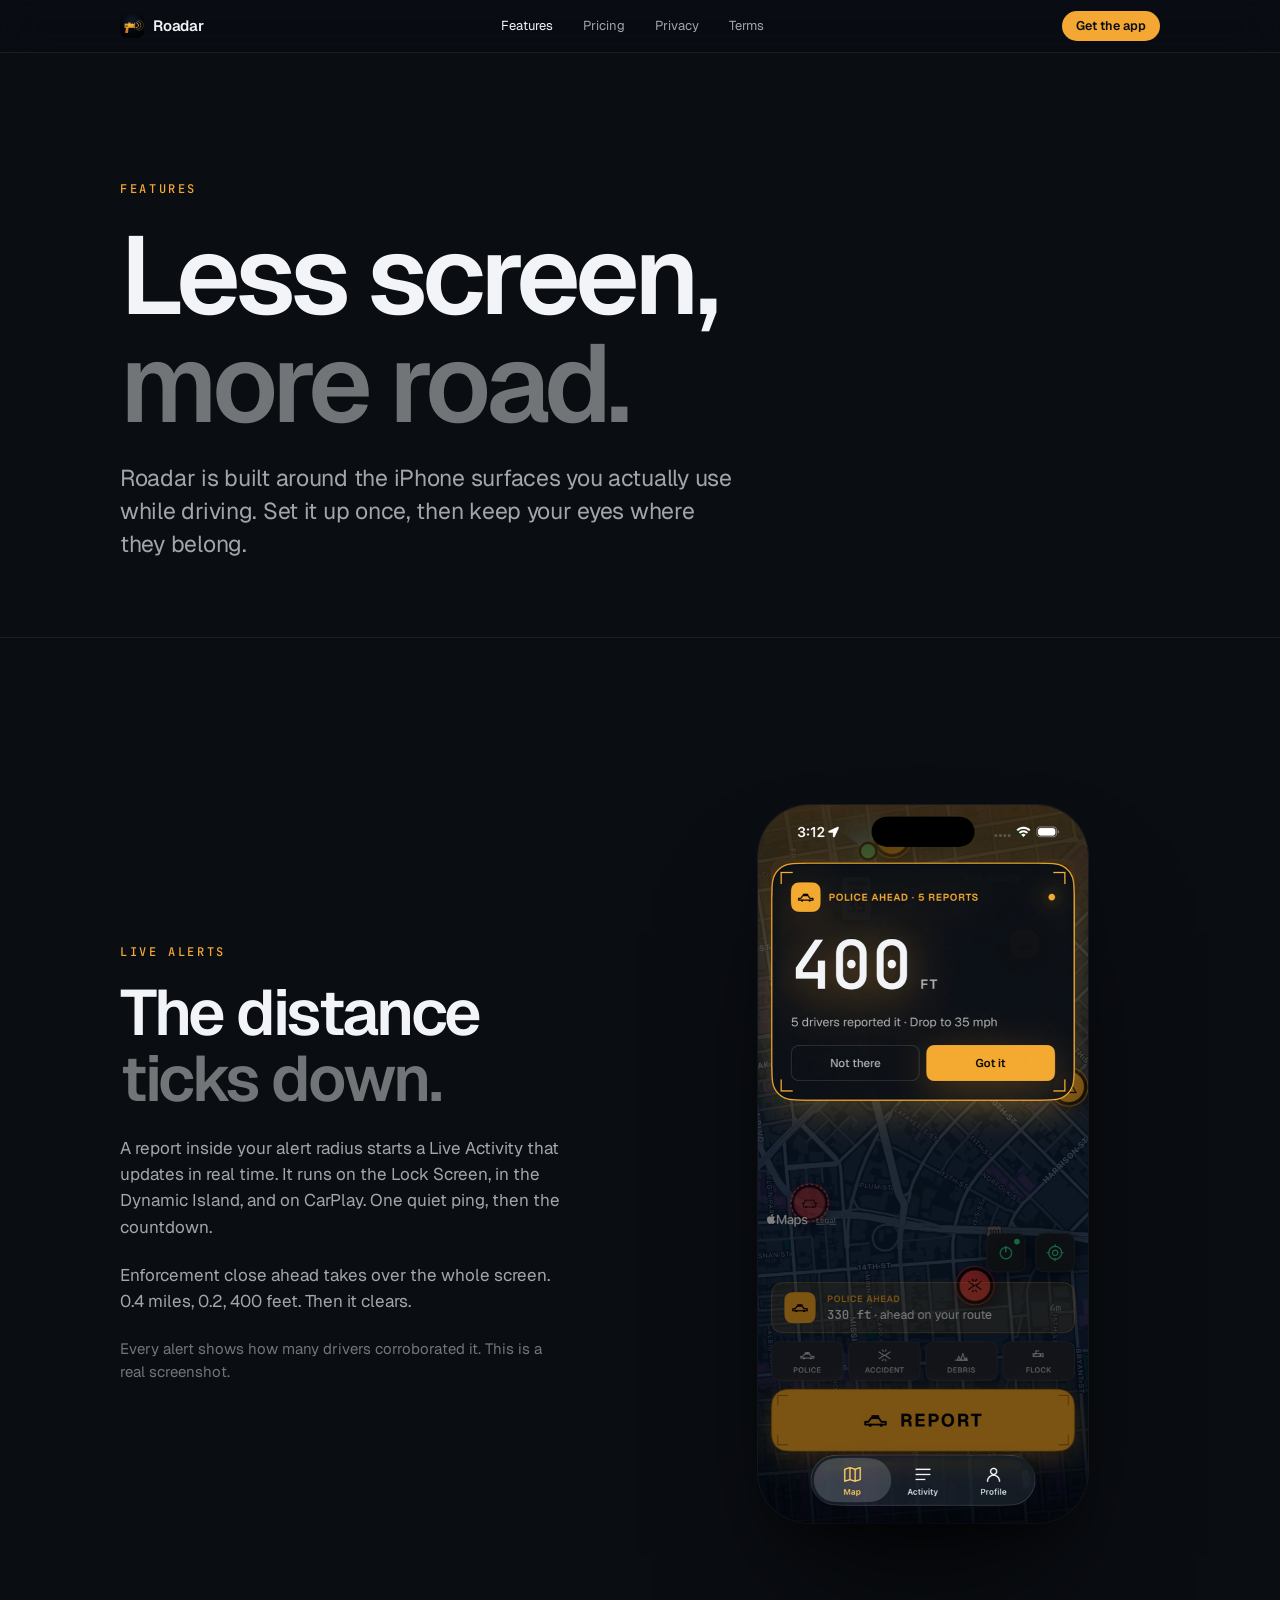
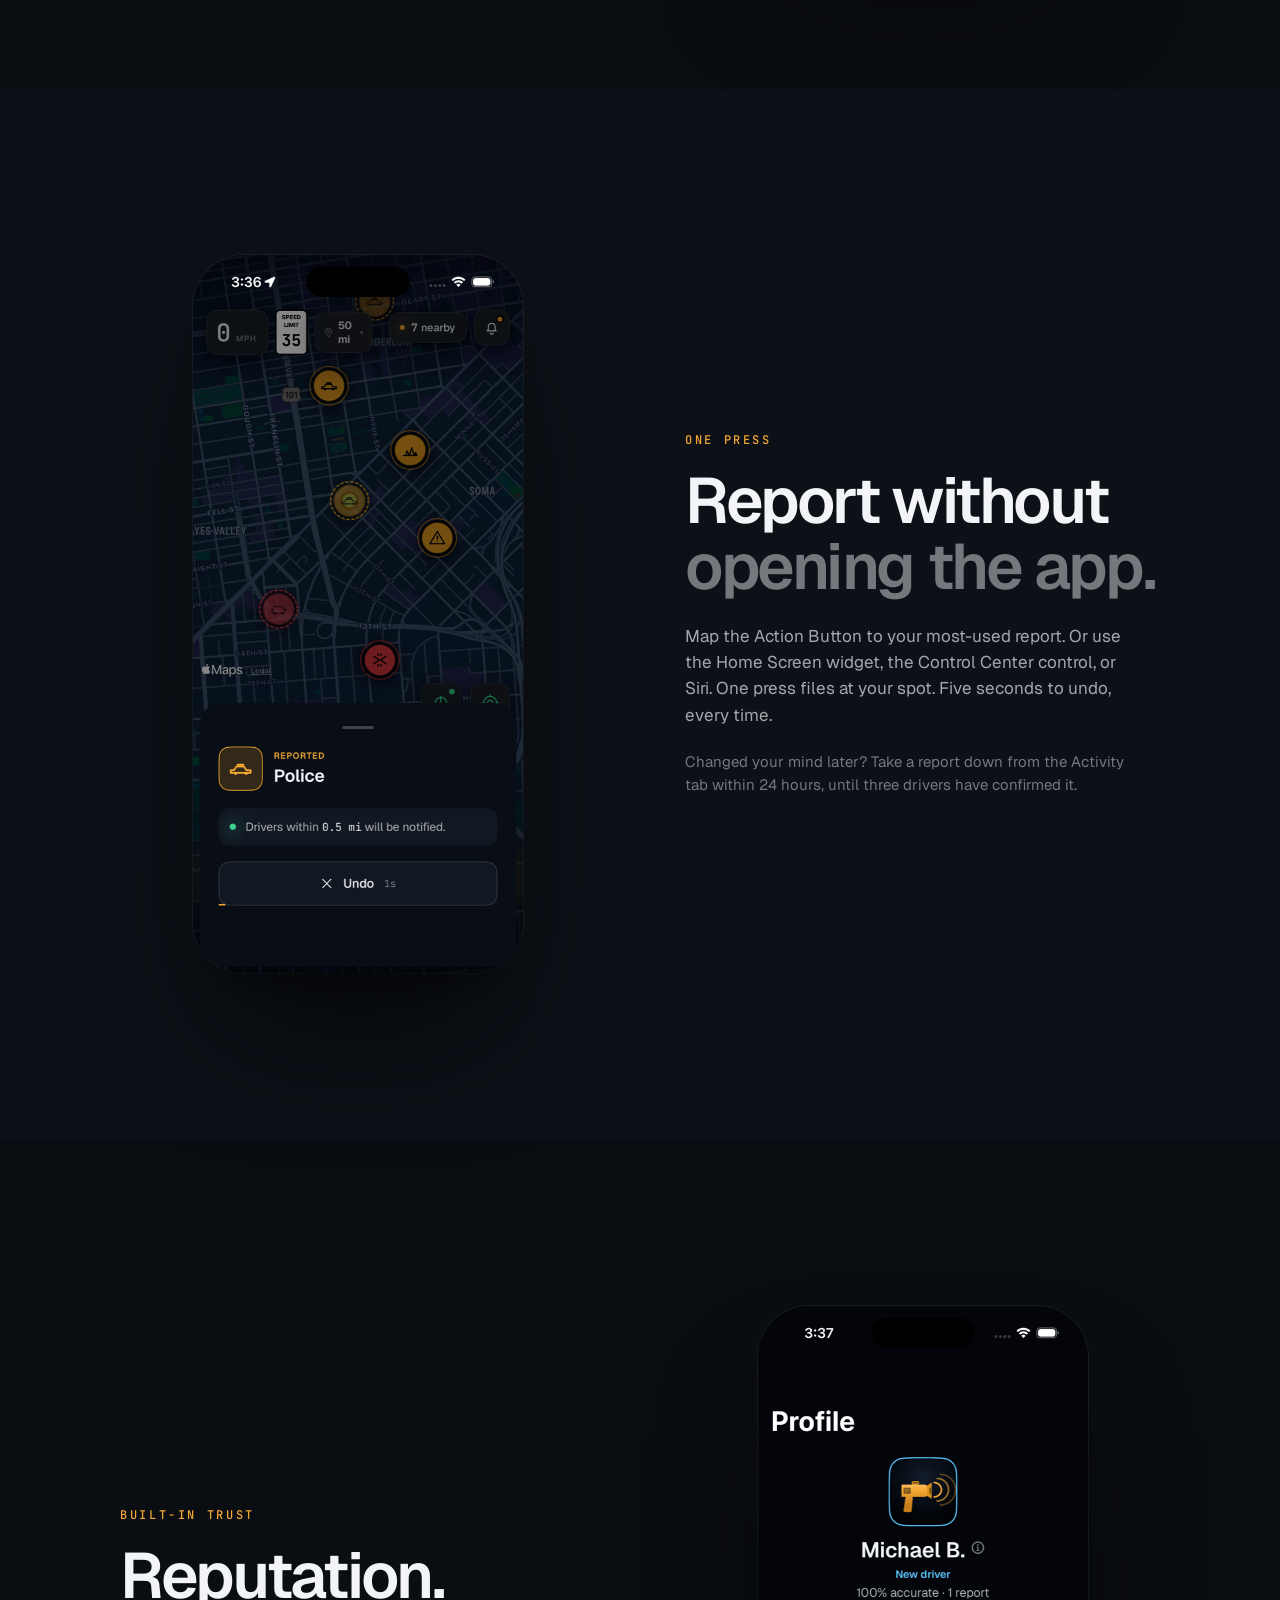
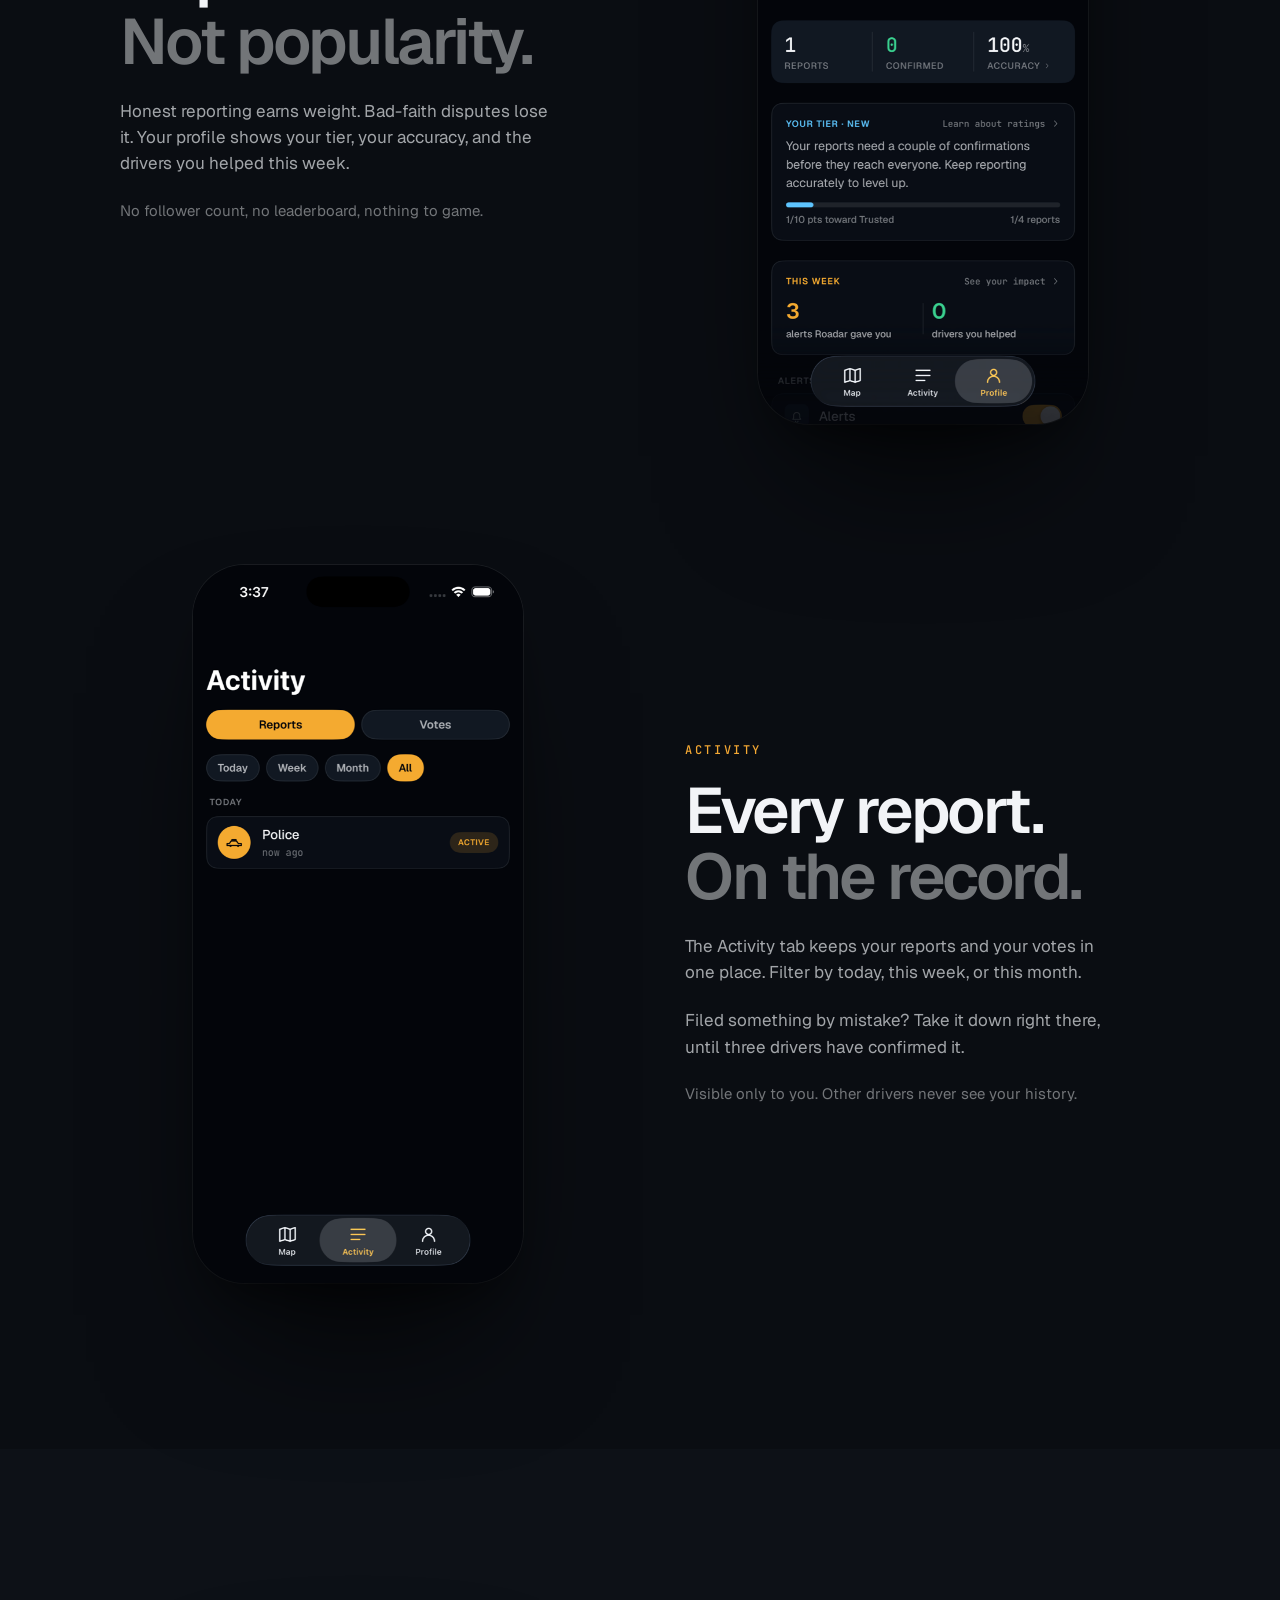
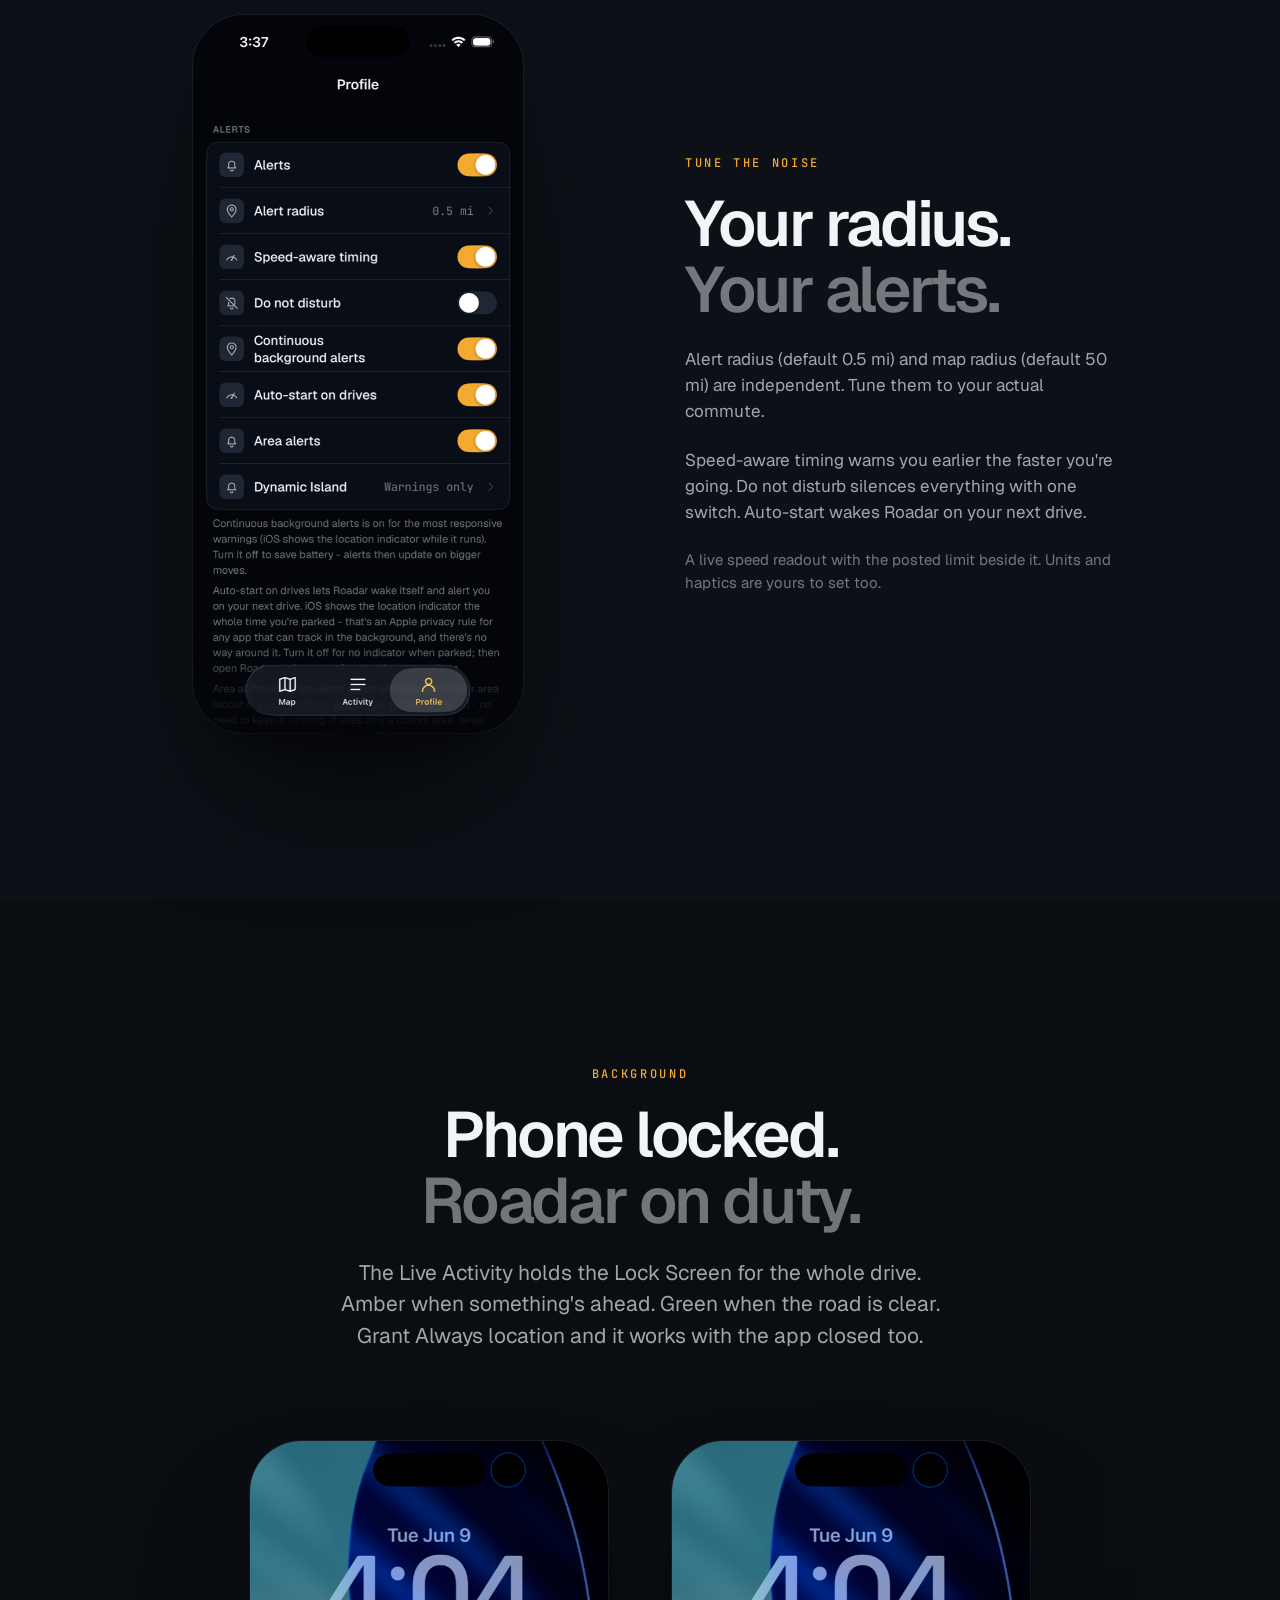
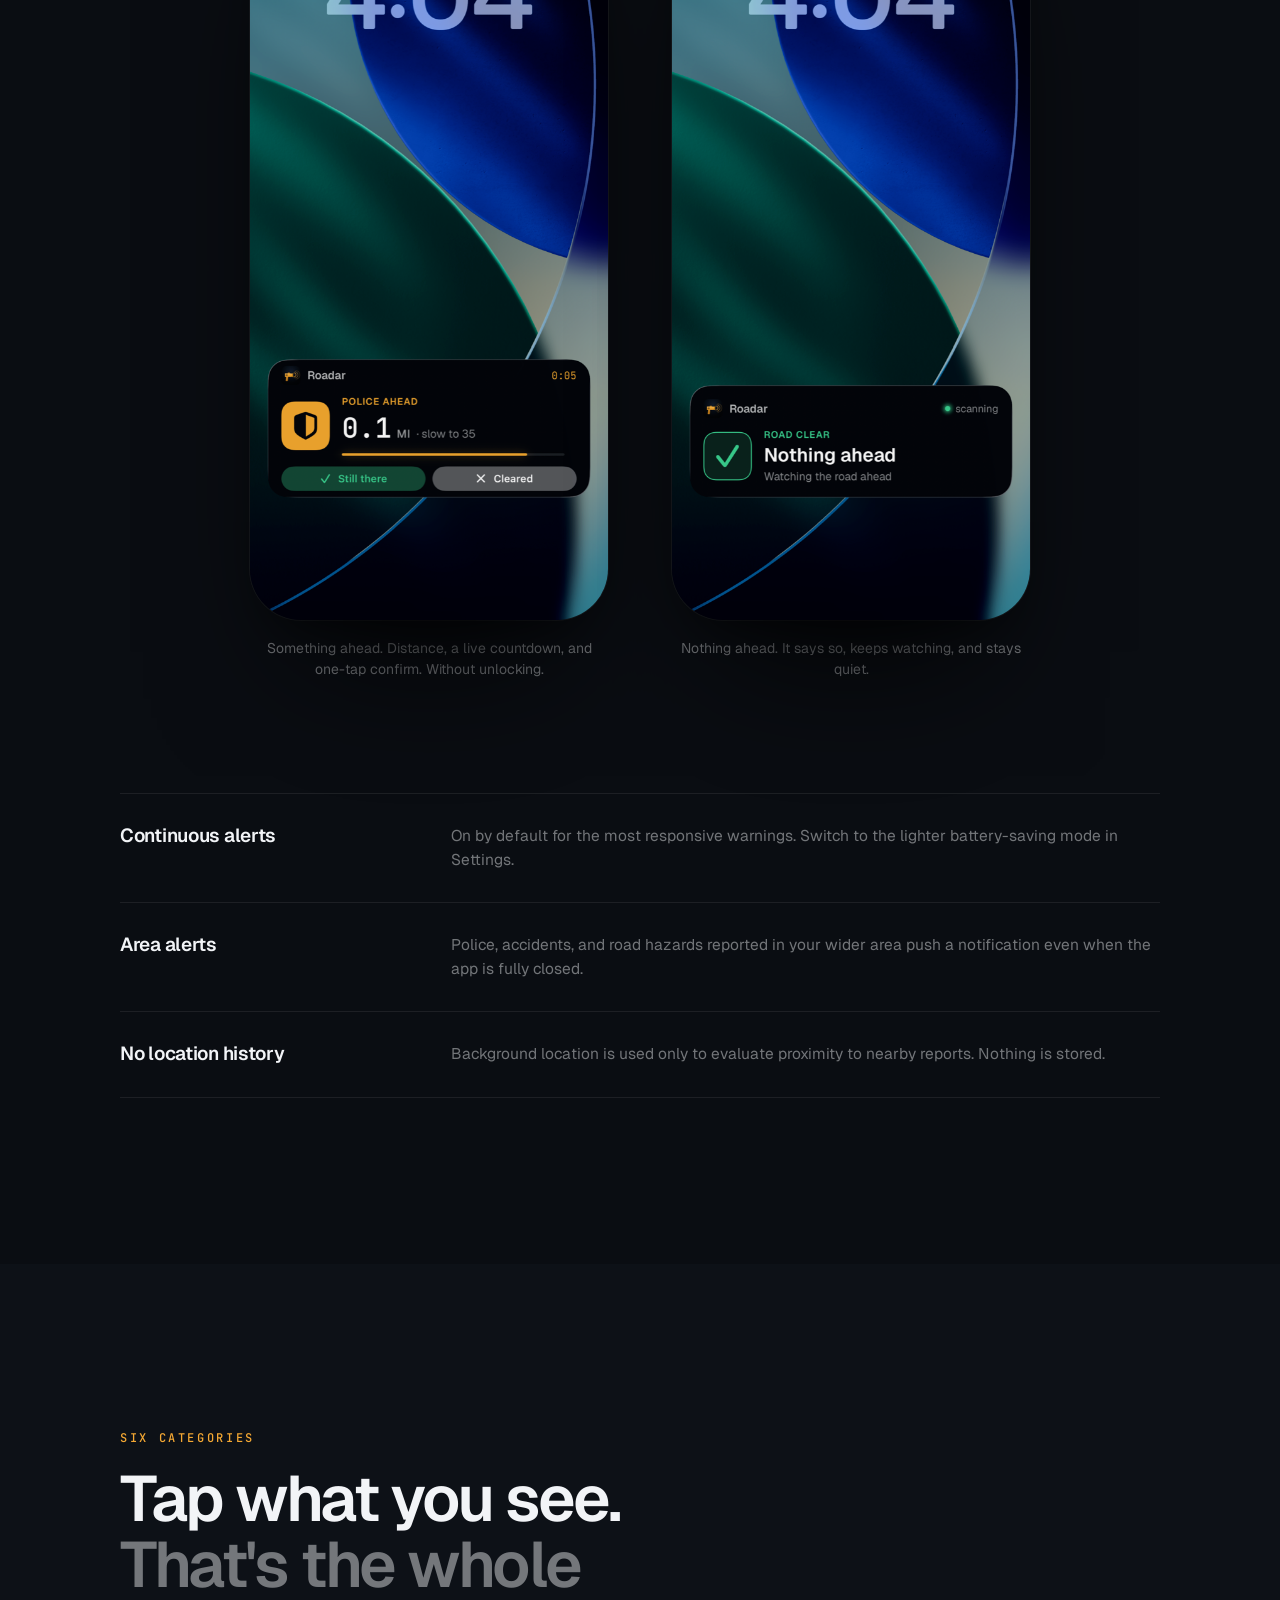
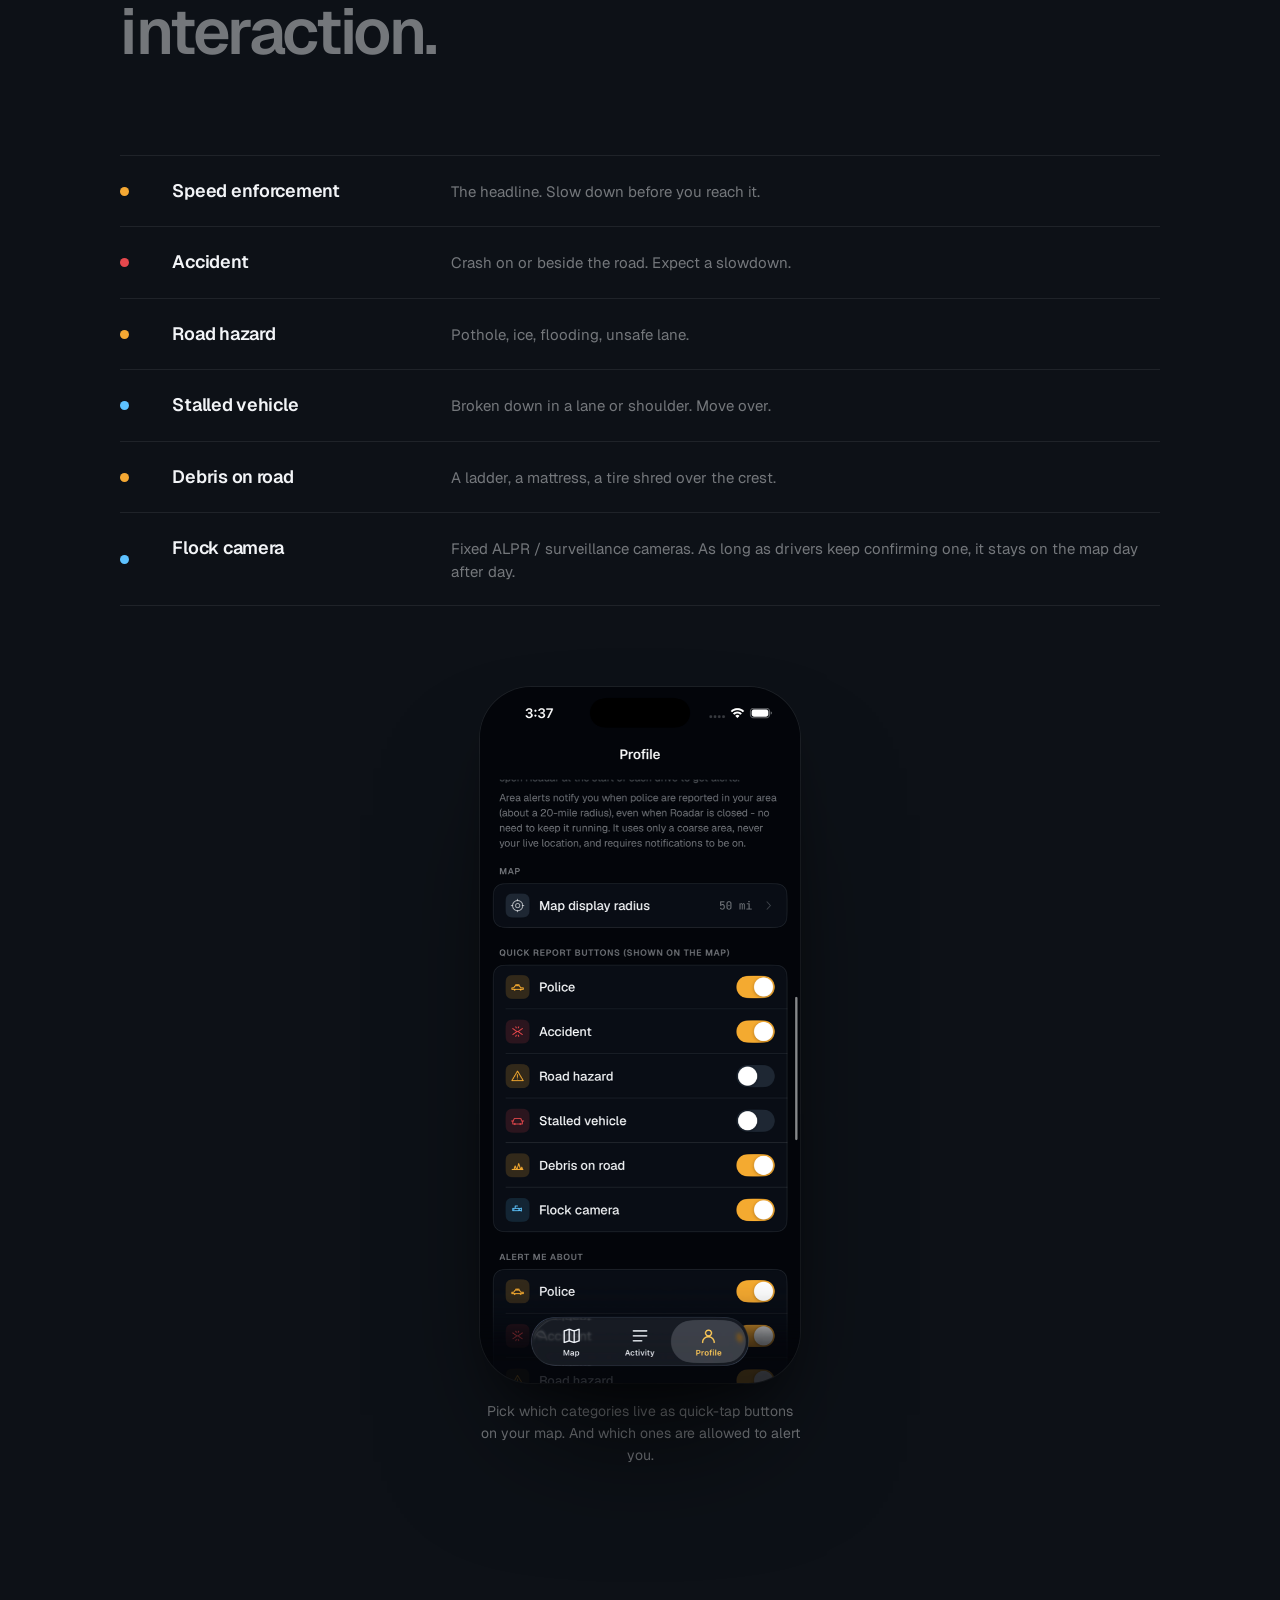
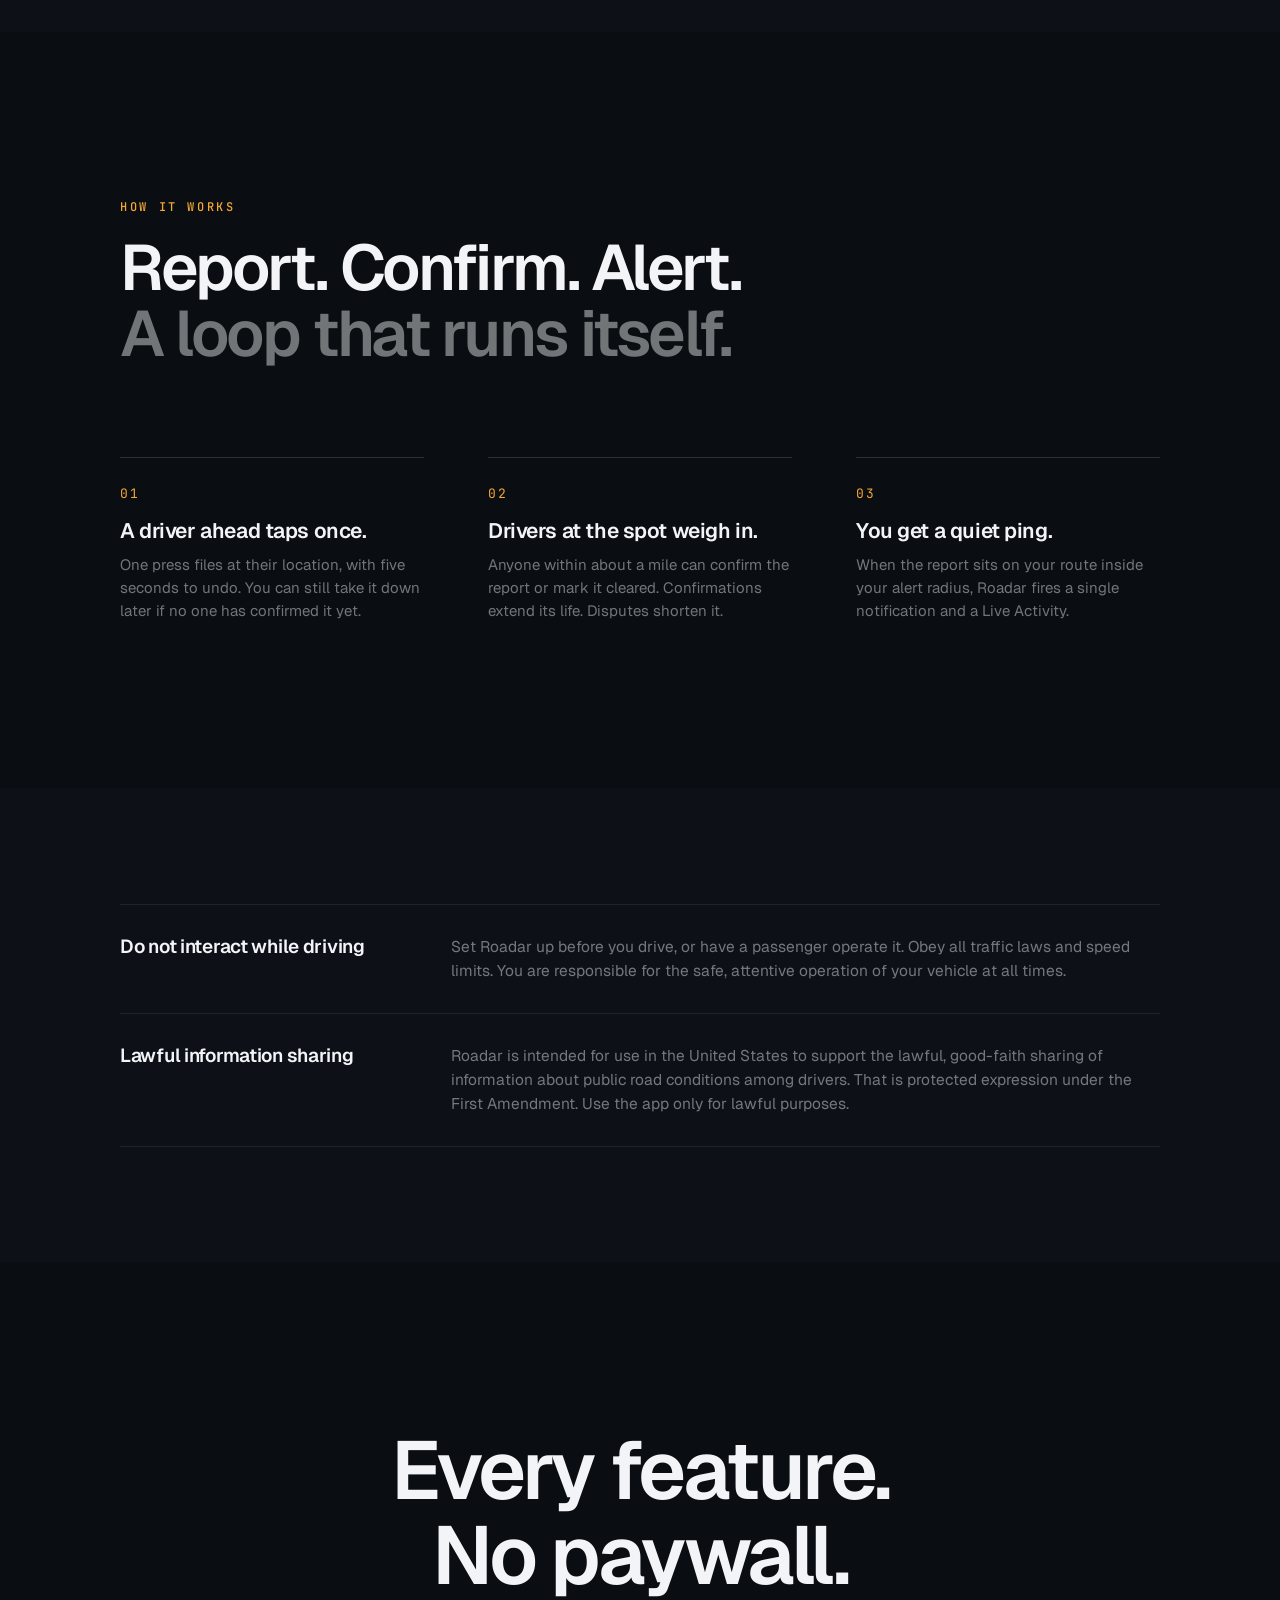
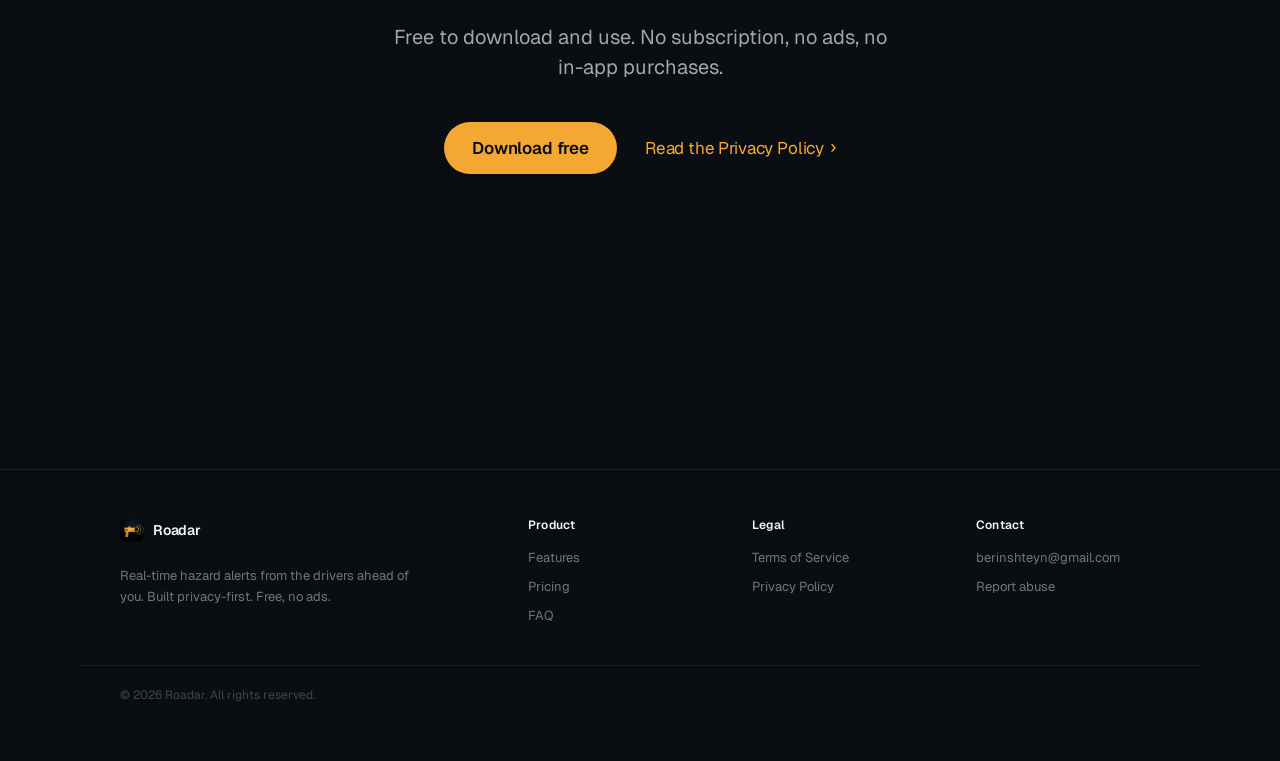
==== commit bec3bf42: "Widen nav brand touch target" ====
--- a/features.html
+++ b/features.html
@@ -12,7 +12,7 @@
 <link rel="preconnect" href="https://fonts.googleapis.com">
 <link rel="preconnect" href="https://fonts.gstatic.com" crossorigin>
 <link href="https://fonts.googleapis.com/css2?family=Geist:wght@400;500;600;700&family=JetBrains+Mono:wght@400;500;600&display=swap" rel="stylesheet">
-<link rel="stylesheet" href="styles.css">
+<link rel="stylesheet" href="styles.css?v=4">
 <script src="app.js"></script>
 </head>
 <body>
--- a/styles.css
+++ b/styles.css
@@ -193,6 +193,9 @@
   letter-spacing: -0.015em;
   font-size: 15px;
   color: var(--ink);
+  /* comfortable touch target inside the nav row */
+  padding: 10px 6px;
+  margin: -10px -6px;
 }
 
 .brand-mark {
@@ -212,7 +215,12 @@
   font-size: 13px;
   color: var(--ink-2);
 }
-.nav-mid a { transition: color 0.15s ease; }
+.nav-mid a {
+  transition: color 0.15s ease;
+  display: inline-block;
+  padding: 12px 6px;       /* touch target; nav row absorbs the padding */
+  margin: -12px -6px;
+}
 .nav-mid a:hover { color: var(--ink); }
 
 .nav-cta {
@@ -284,6 +292,9 @@
   color: var(--amber);
   font-size: 17px;
   letter-spacing: -0.01em;
+  /* 44px-tall touch target without moving the layout */
+  padding: 10px 4px;
+  margin: -10px -4px;
 }
 
 /* ---------- Hero (home) ---------- */
@@ -824,7 +835,13 @@
   margin: 0 0 14px;
 }
 .footer ul { list-style: none; margin: 0; padding: 0; display: grid; gap: 10px; }
-.footer ul a { color: var(--ink-3); transition: color 0.15s ease; }
+.footer ul a {
+  color: var(--ink-3);
+  transition: color 0.15s ease;
+  display: inline-block;
+  padding: 8px 0;          /* comfortable touch target */
+  margin: -8px 0;
+}
 .footer ul a:hover { color: var(--ink); }
 .footer .blurb { color: var(--ink-3); font-size: 13px; max-width: 300px; line-height: 1.6; }
 .footer .copy {
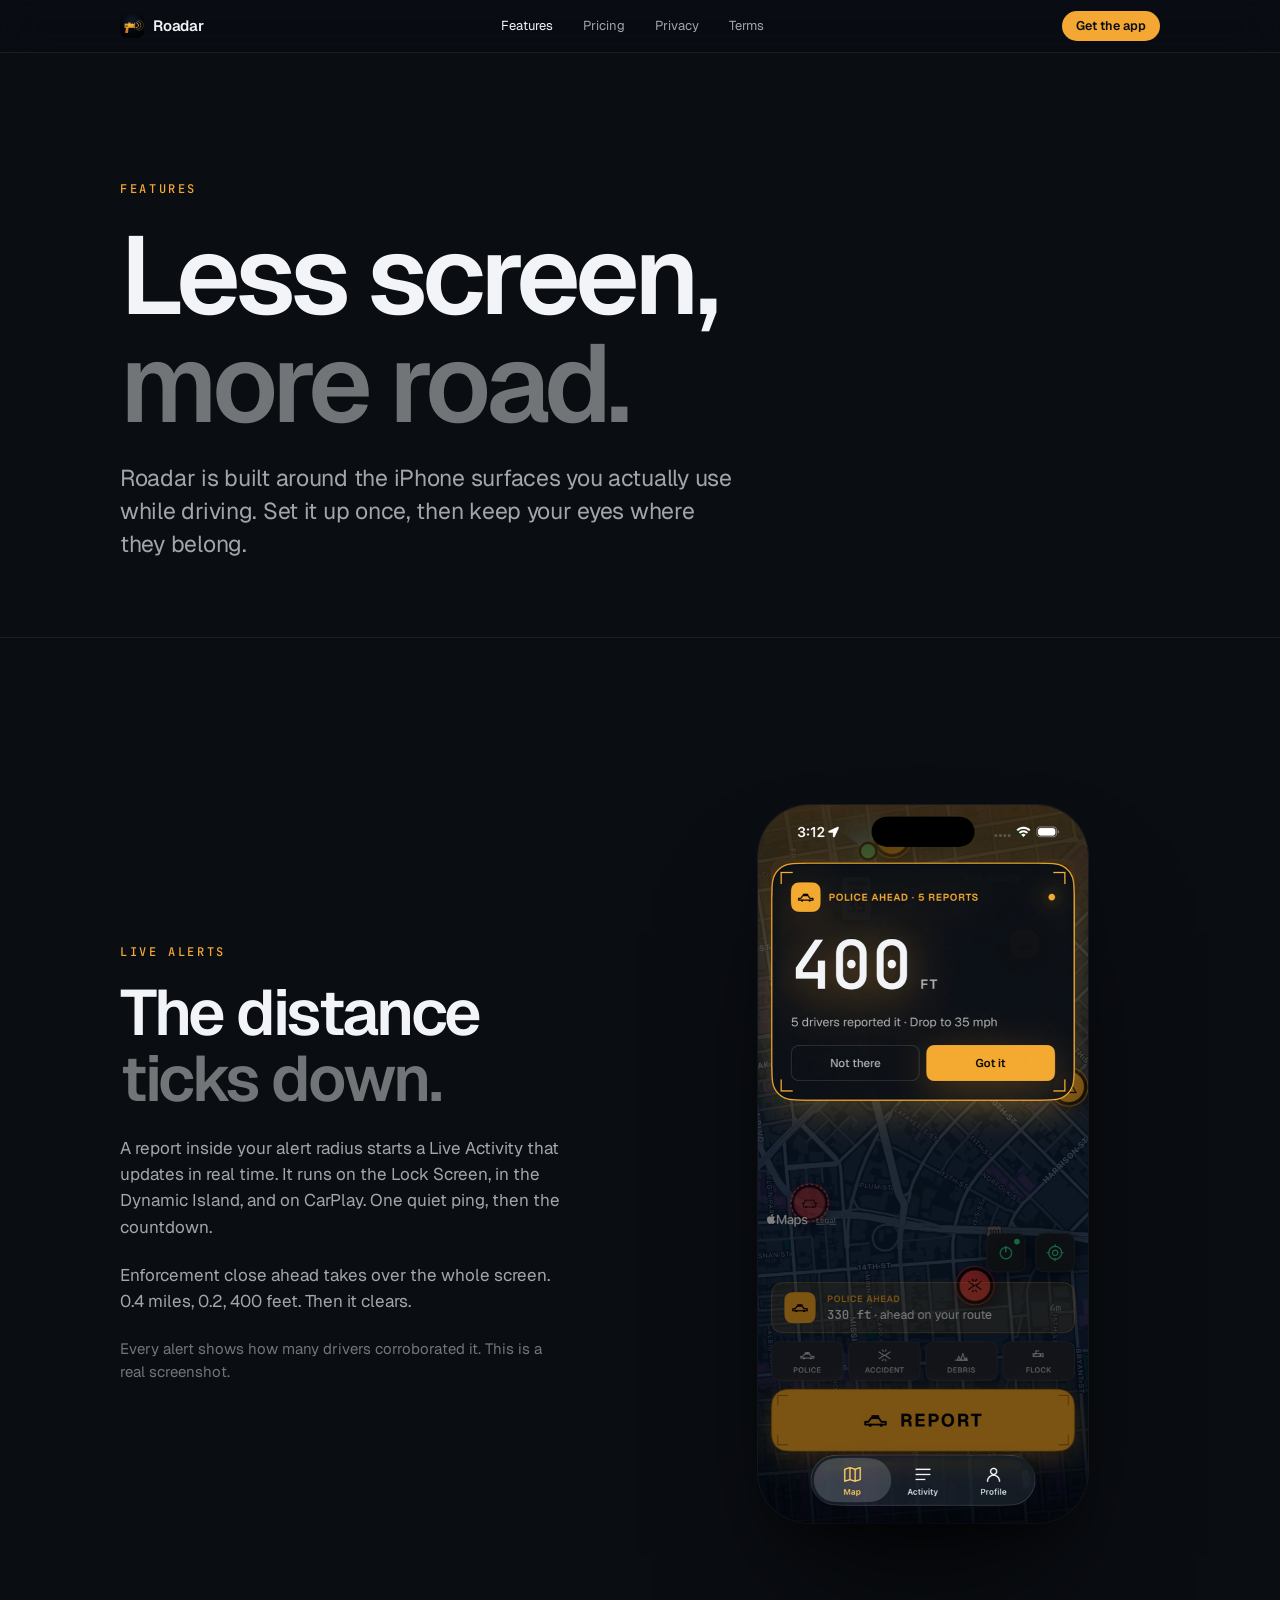
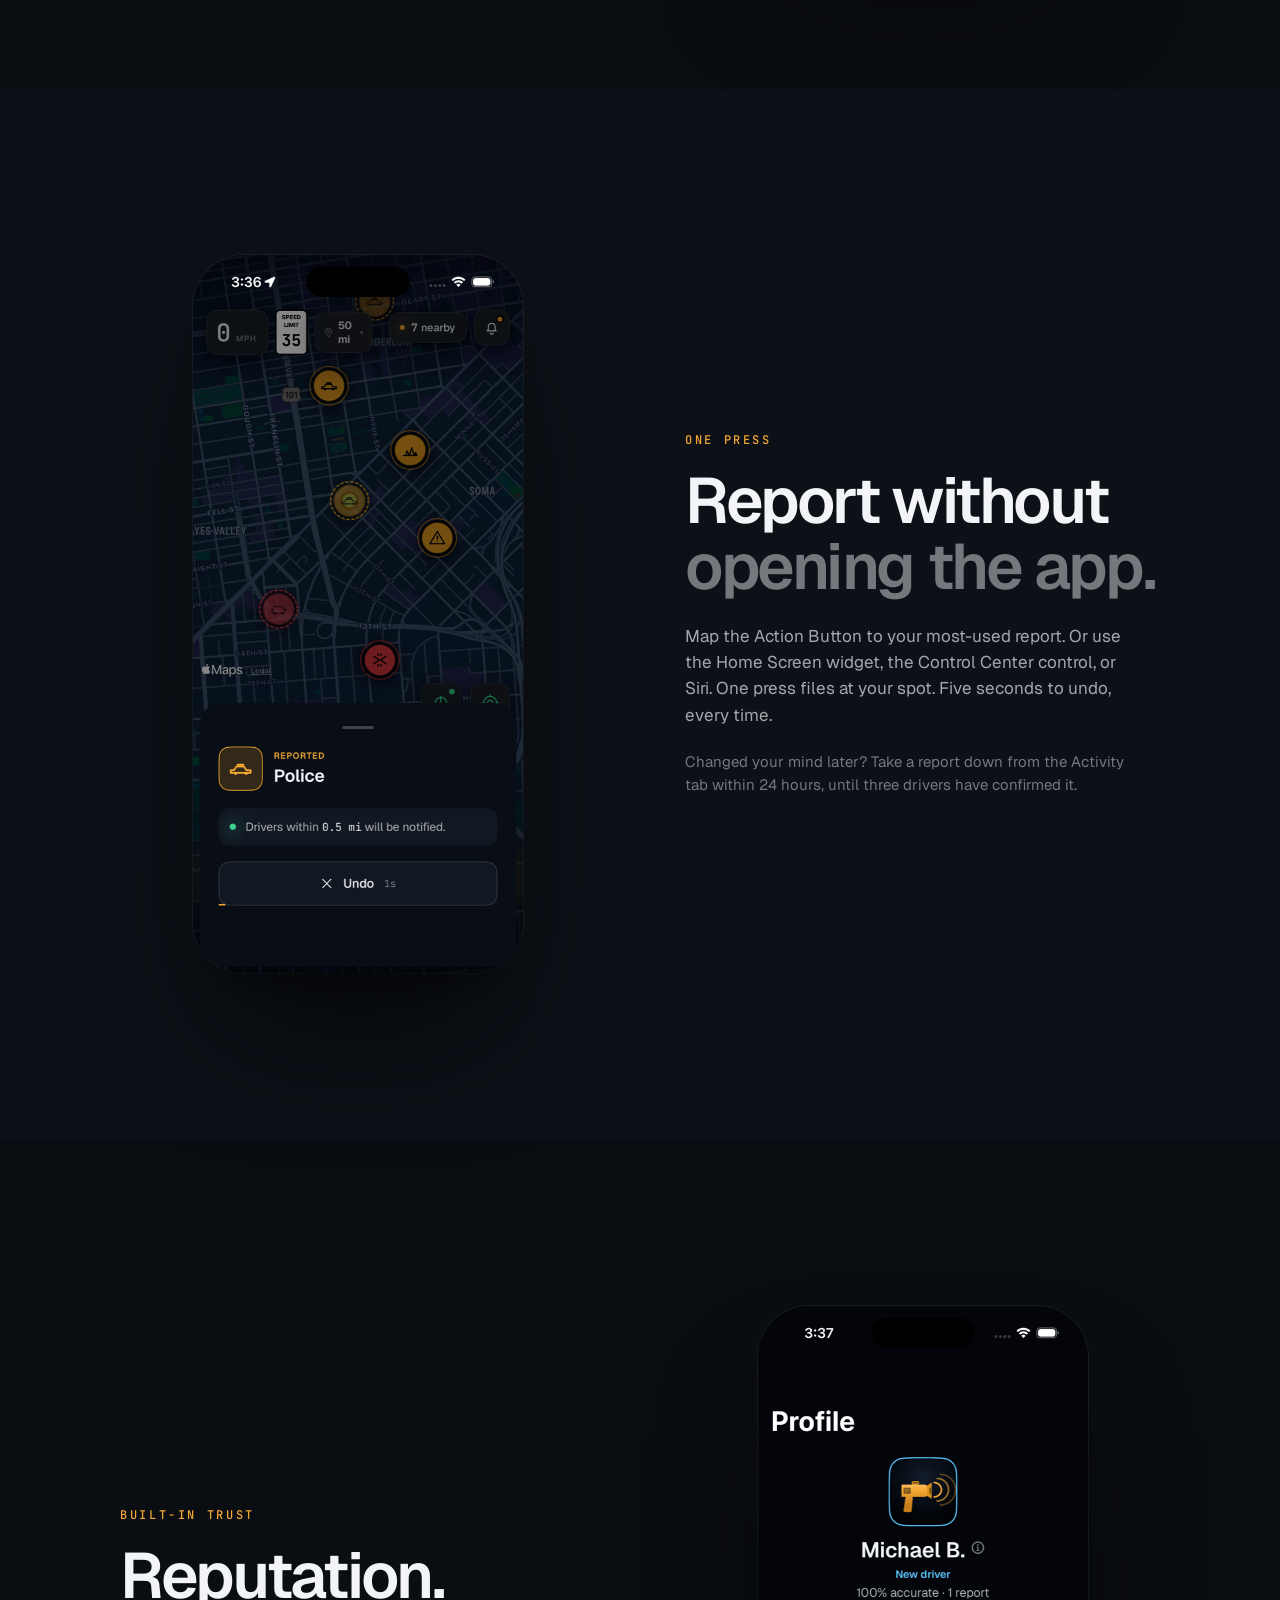
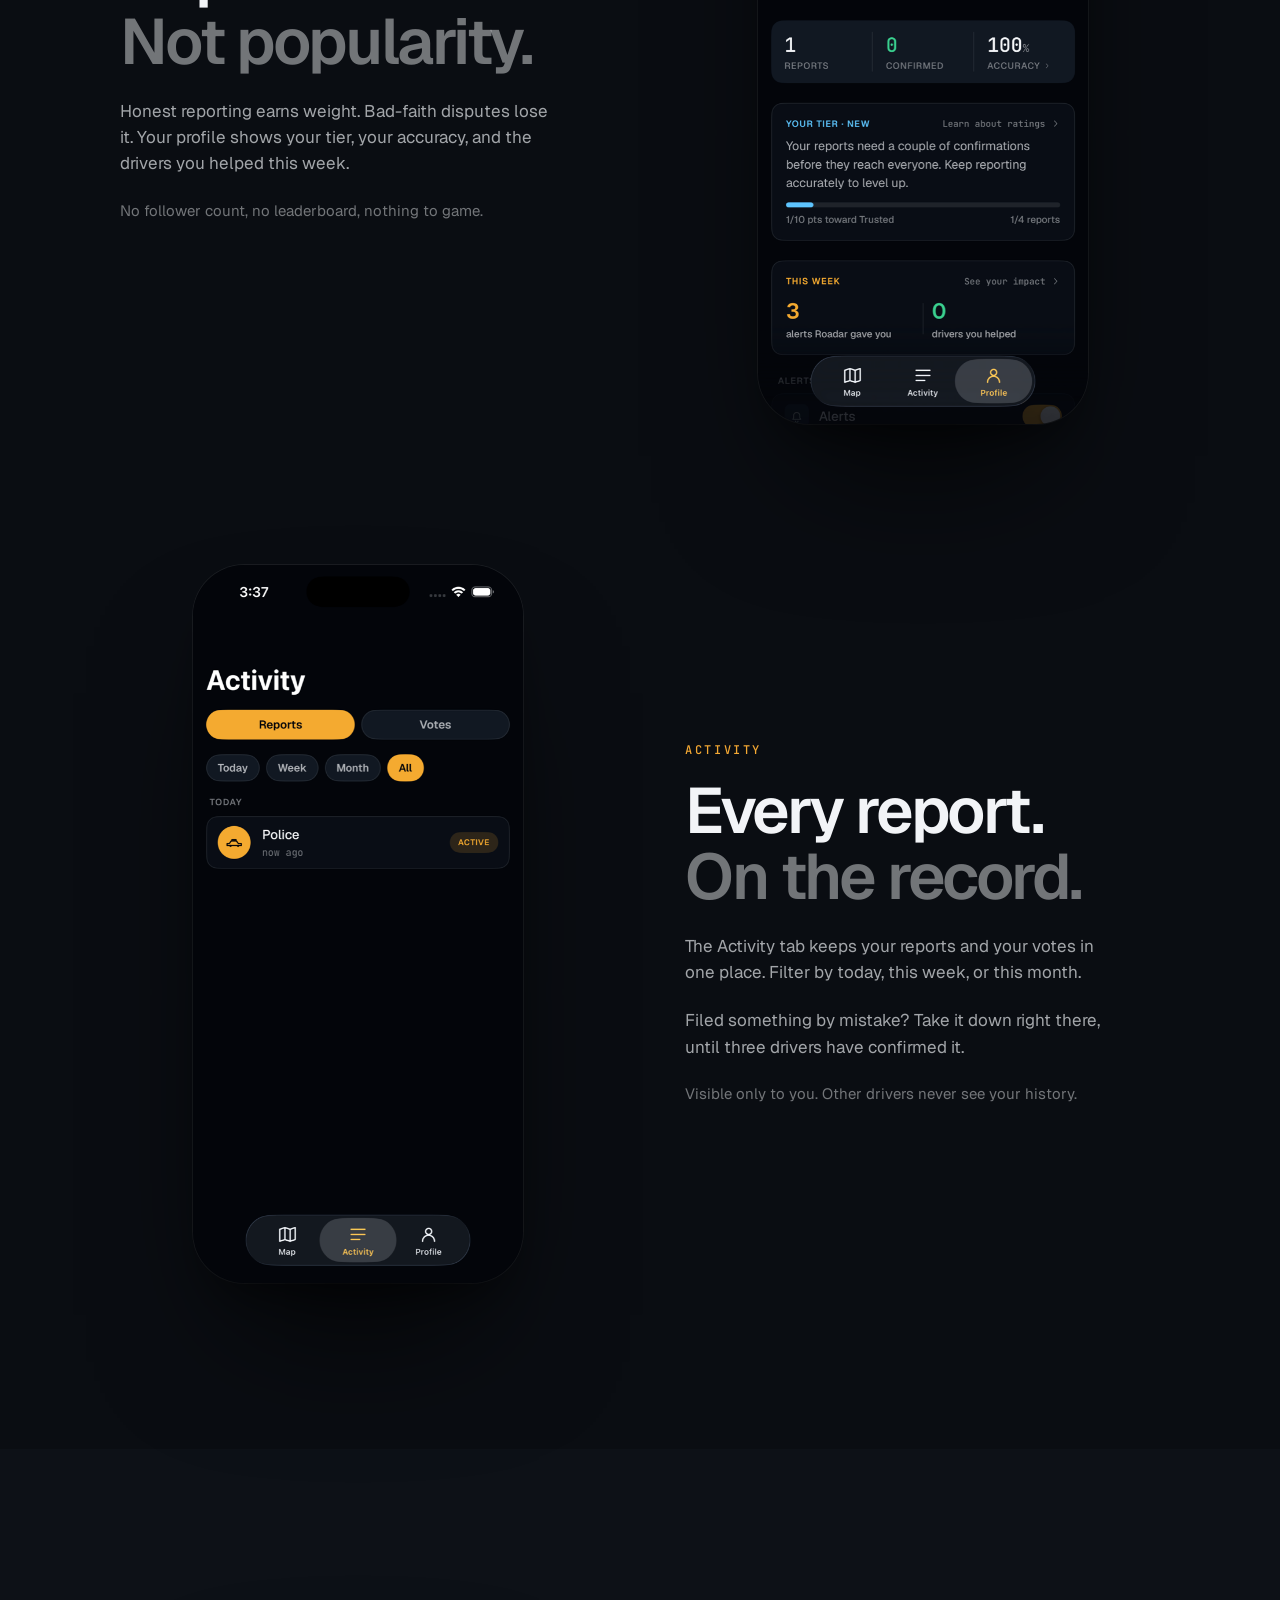
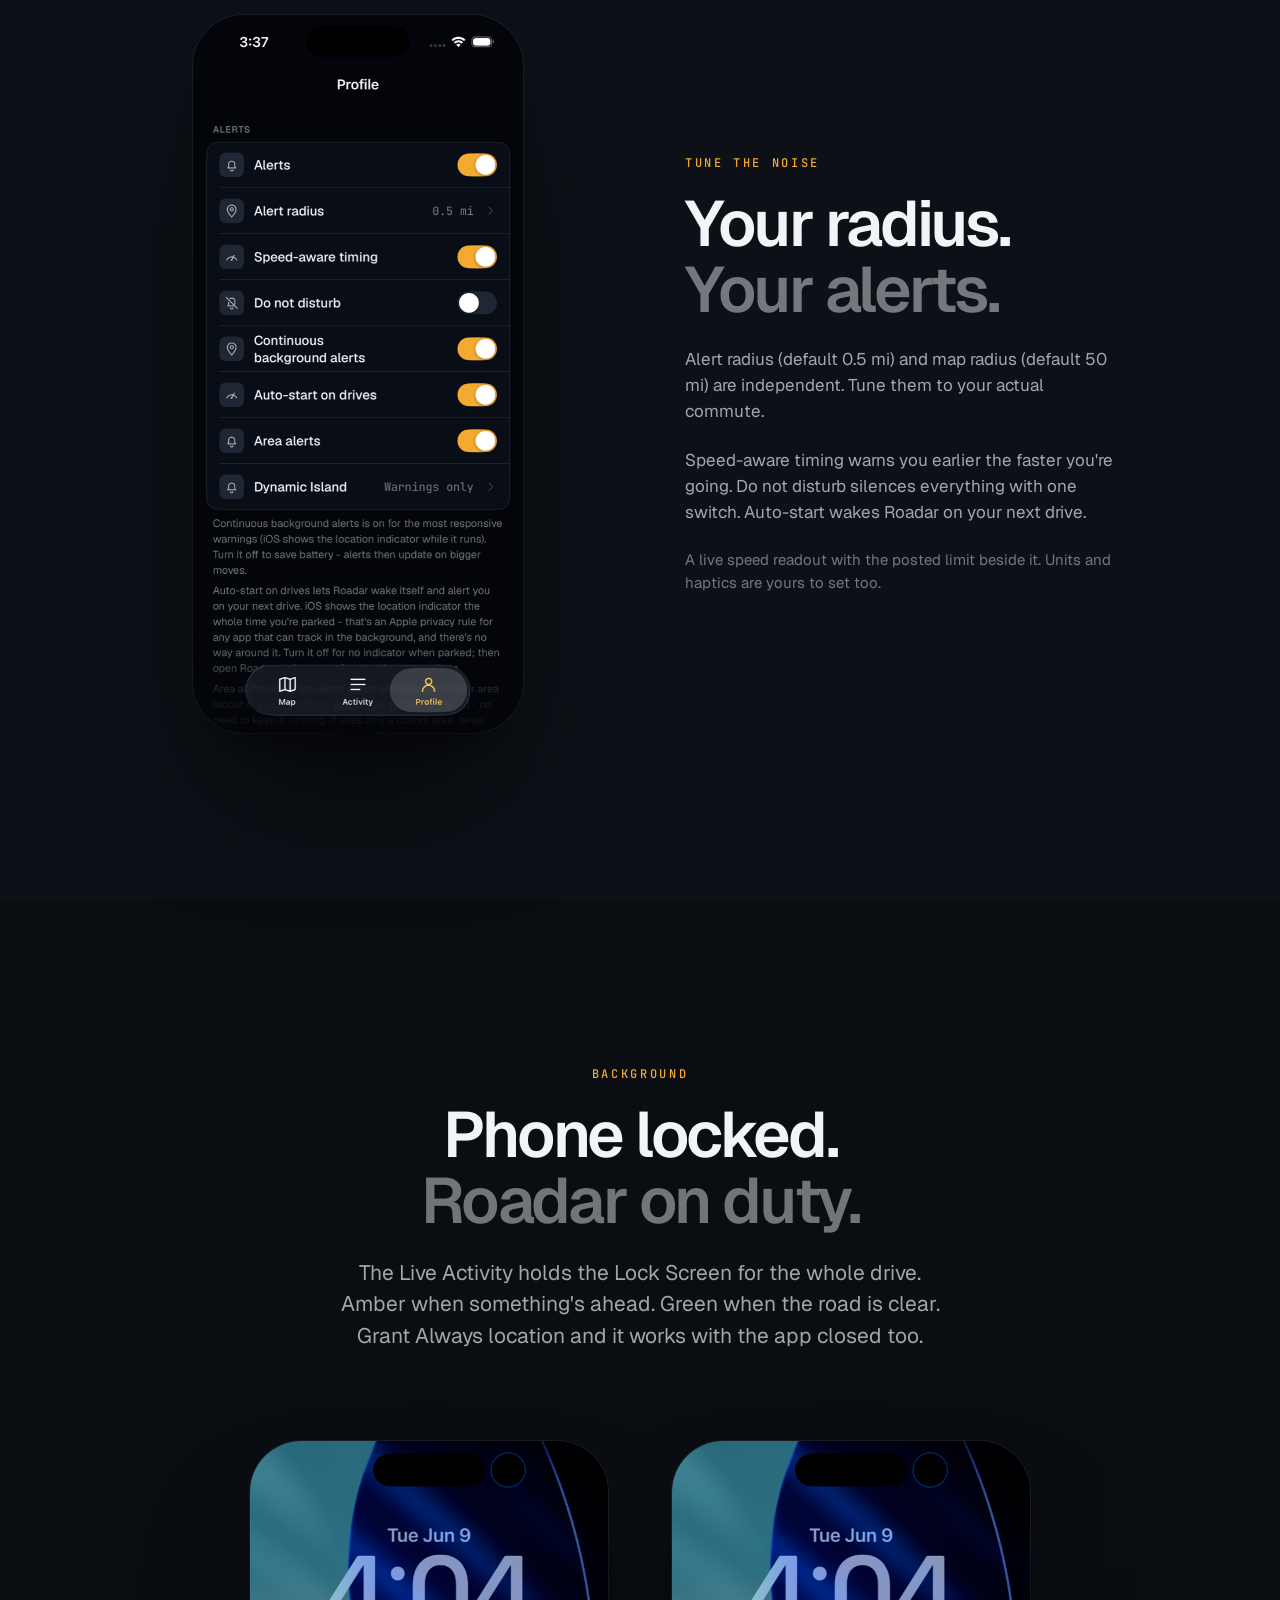
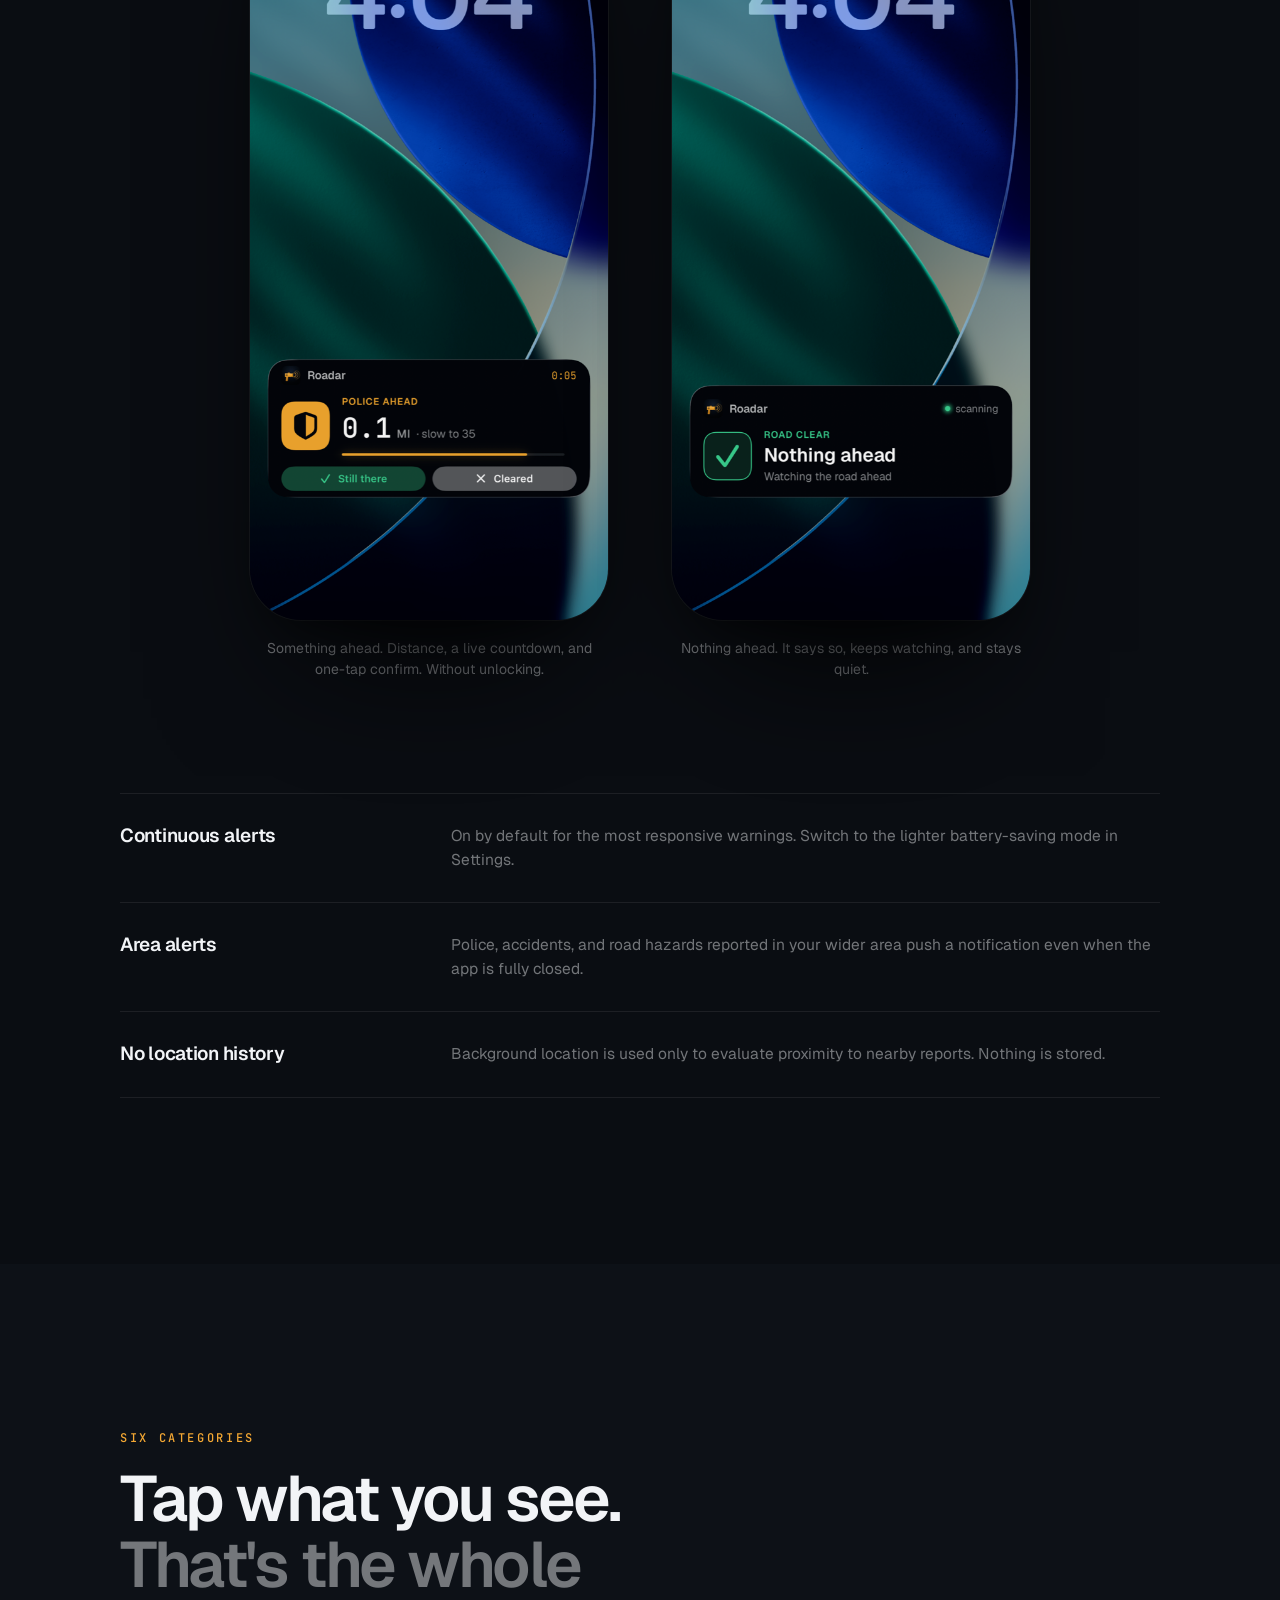
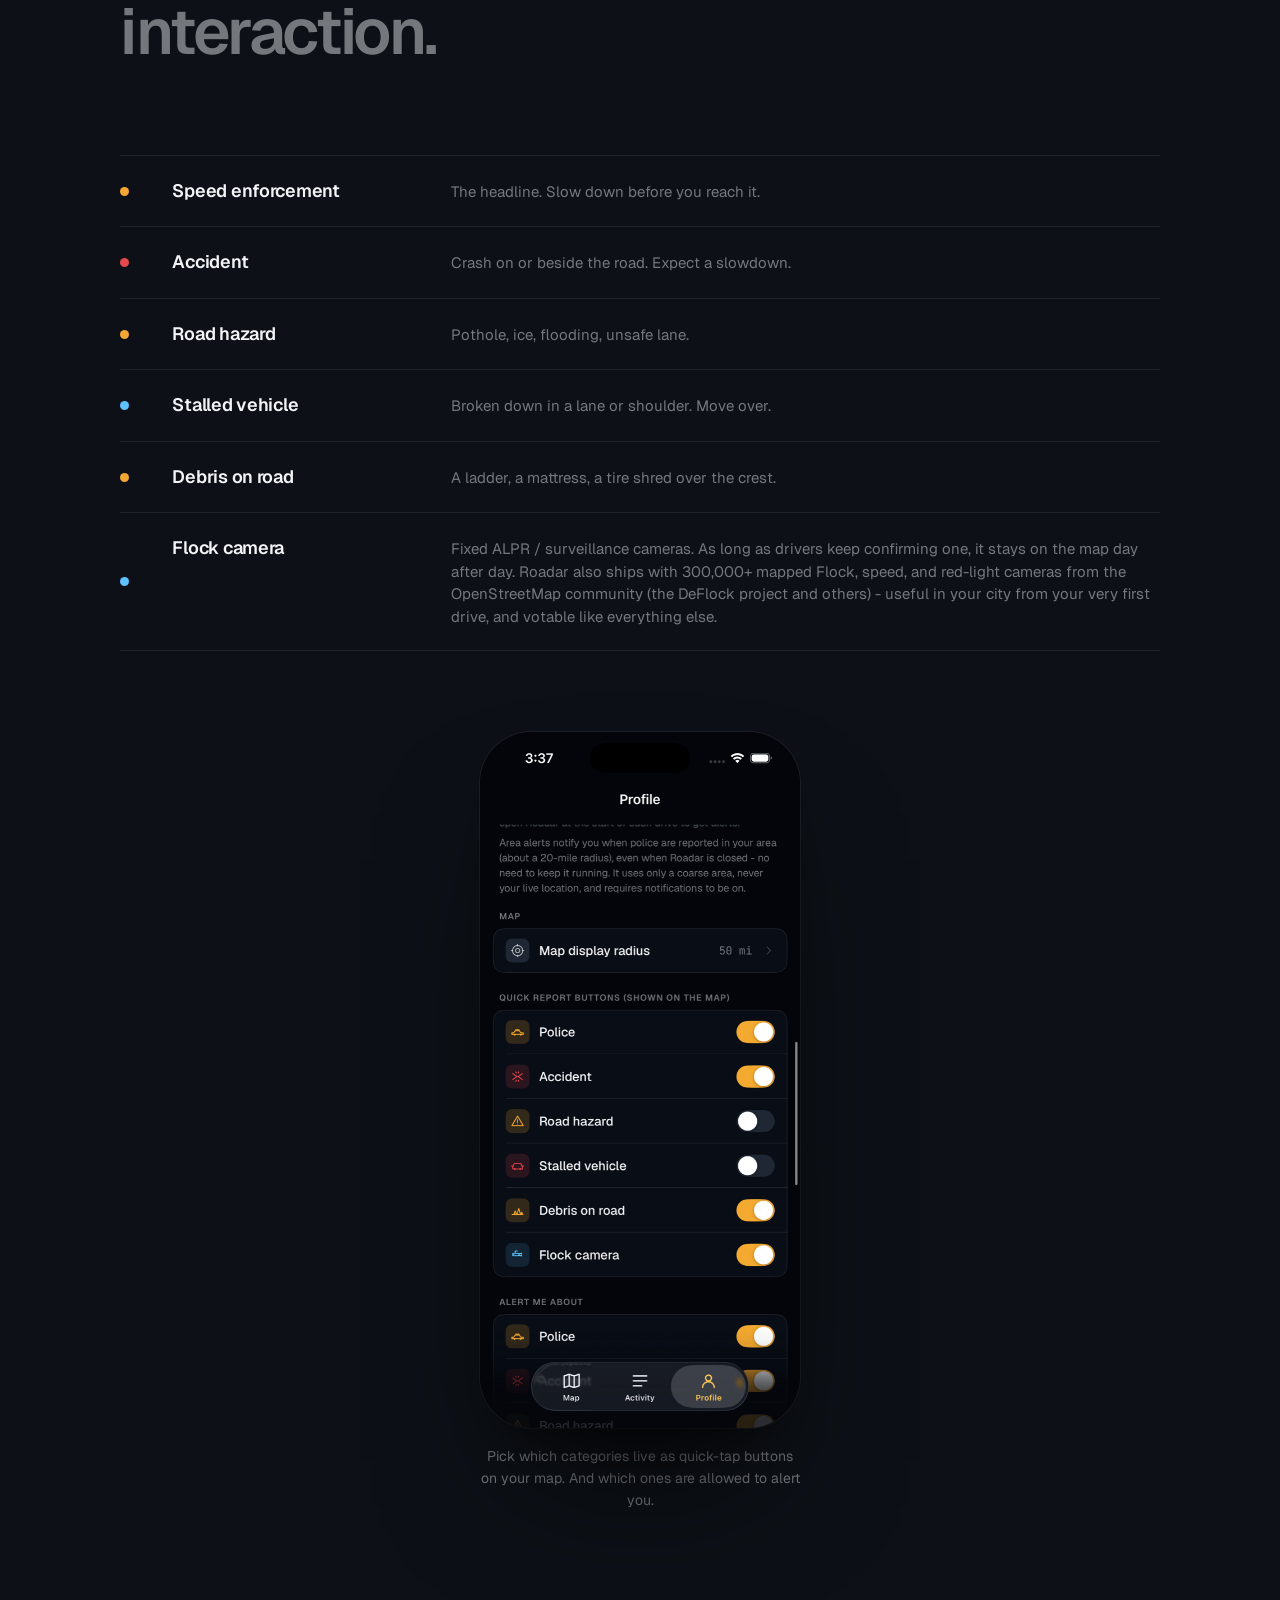
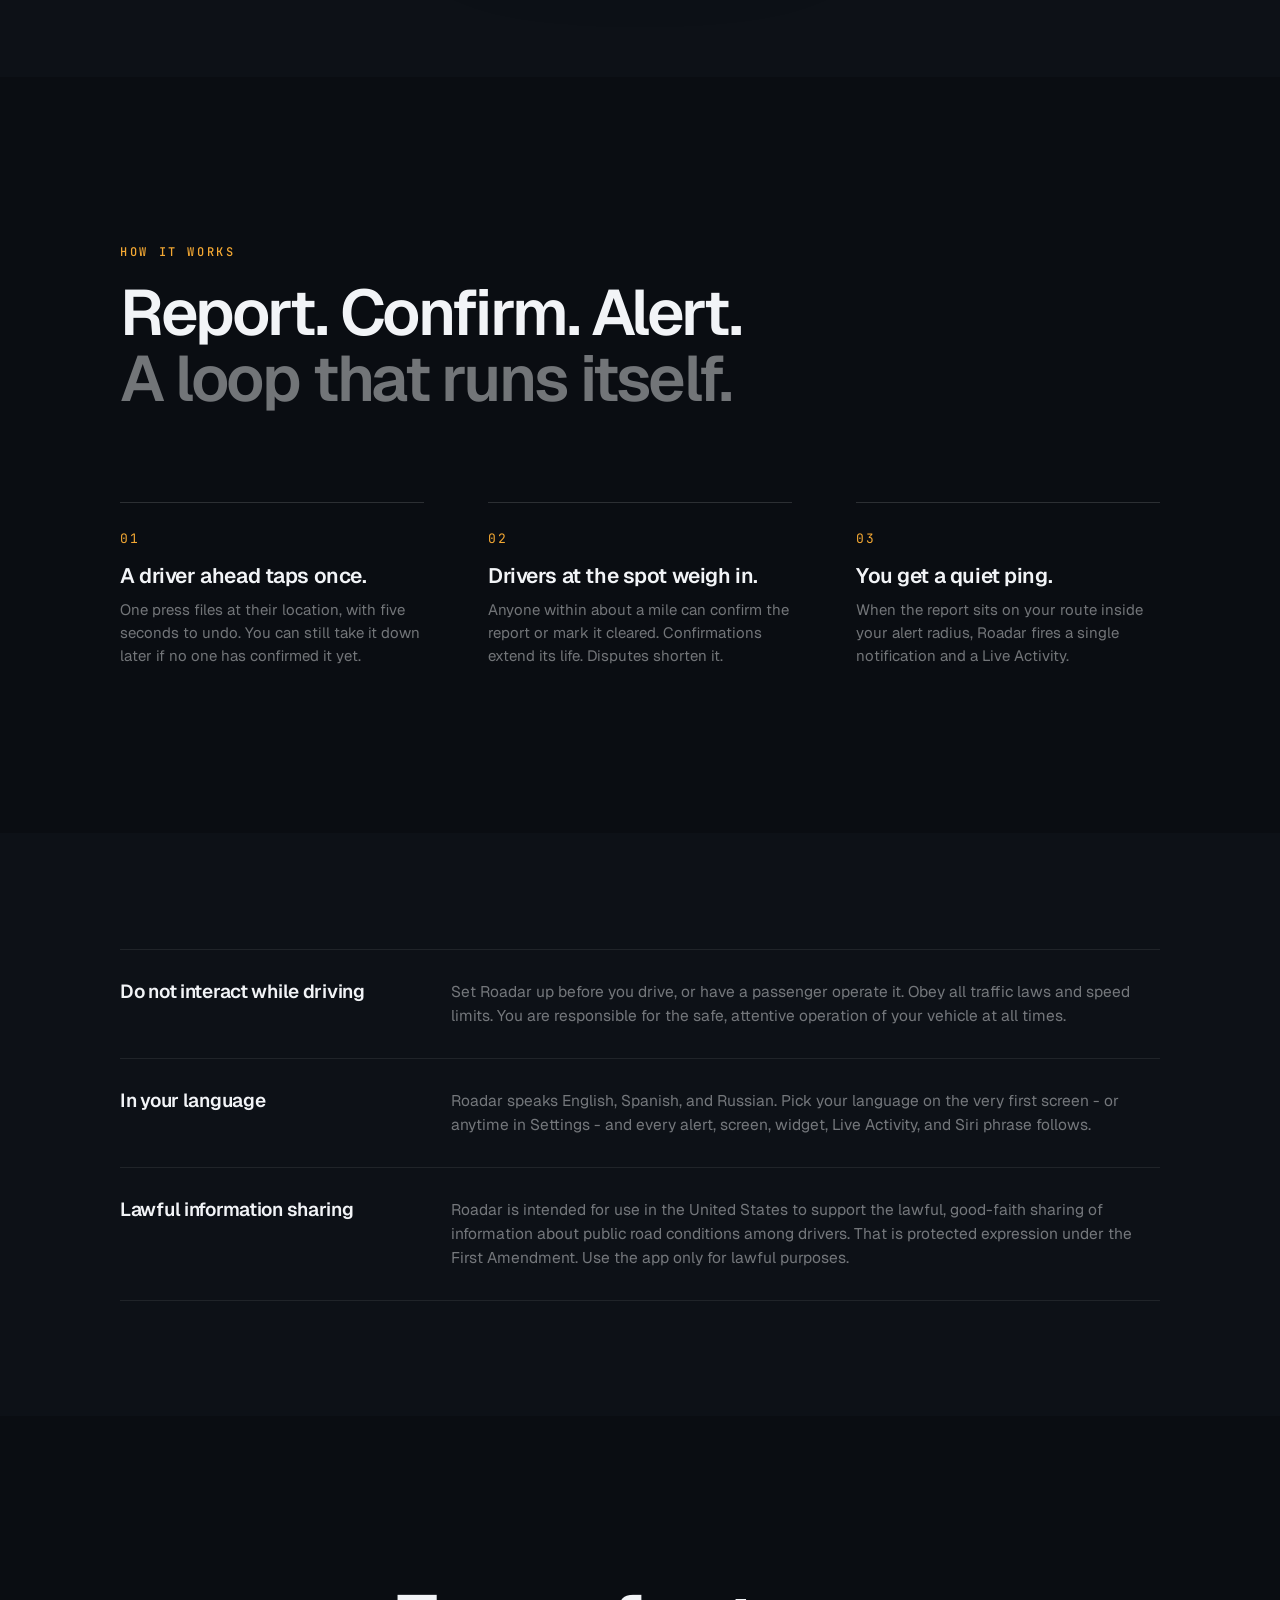
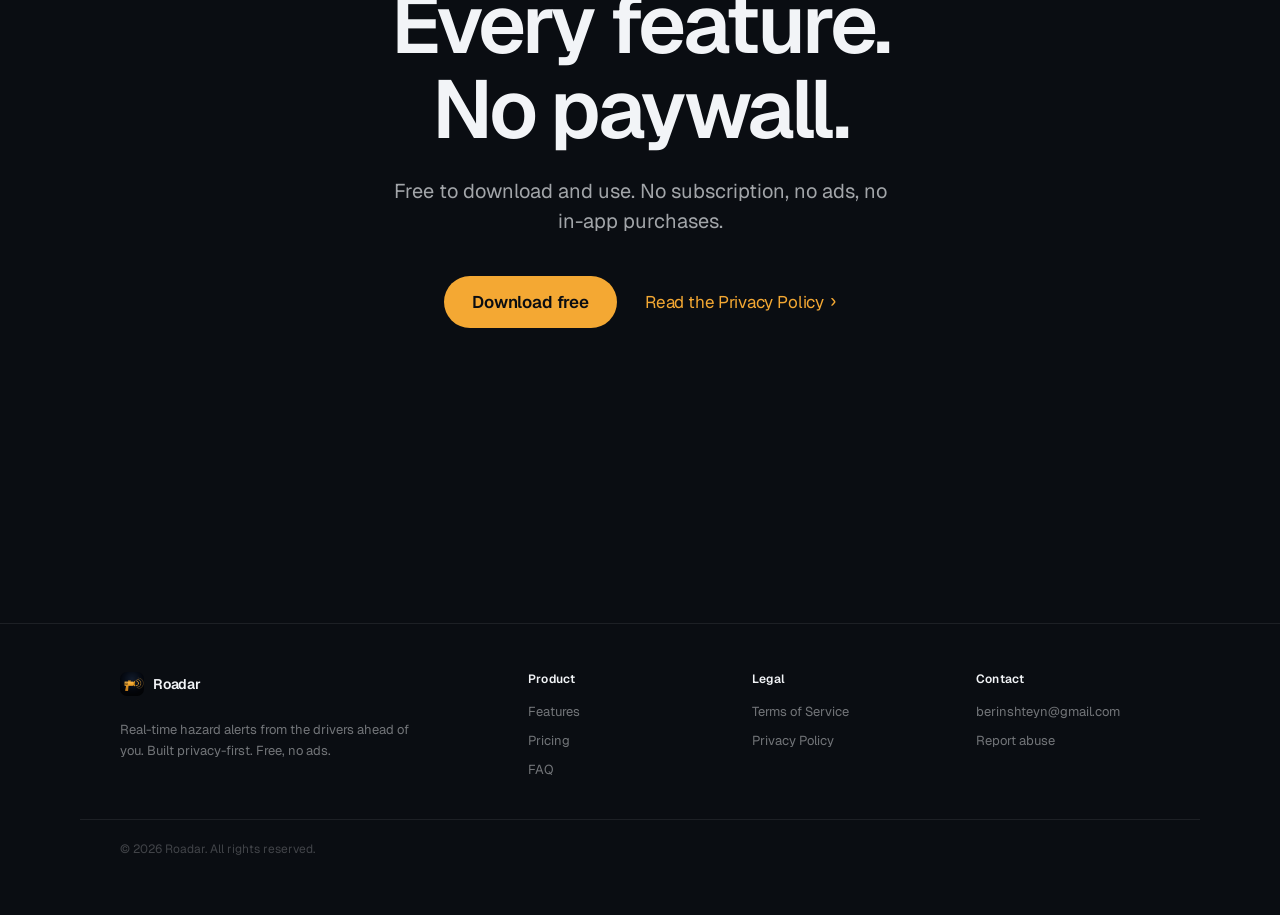
==== commit 466e884d: "Market the full camera trio; legal pages cover red-light cameras + app language - Hero, meta, and st" ====
--- a/features.html
+++ b/features.html
@@ -4,7 +4,7 @@
 <meta charset="UTF-8">
 <meta name="viewport" content="width=device-width, initial-scale=1, viewport-fit=cover">
 <meta name="theme-color" content="#0A0D12">
-<meta name="description" content="Roadar features: Live Activity, Action Button, CarPlay, widget, Flock-camera reports, reputation, radius, take-down. Free. Built for iPhone drivers.">
+<meta name="description" content="Roadar features: 300,000+ mapped Flock, speed & red-light cameras, Live Activity, Action Button, CarPlay, widgets, reputation, three languages. Free. Built for iPhone drivers.">
 <meta property="og:title" content="Roadar features. Built for iPhone drivers.">
 <title>Features. Roadar.</title>
 
@@ -215,7 +215,7 @@
       <div class="cat-line">
         <span class="cat-dot" style="background: var(--info);" aria-hidden="true"></span>
         <span class="cat-name">Flock camera</span>
-        <span class="cat-desc">Fixed ALPR / surveillance cameras. As long as drivers keep confirming one, it stays on the map day after day.</span>
+        <span class="cat-desc">Fixed ALPR / surveillance cameras. As long as drivers keep confirming one, it stays on the map day after day. Roadar also ships with 300,000+ mapped Flock, speed, and red-light cameras from the OpenStreetMap community (the DeFlock project and others) - useful in your city from your very first drive, and votable like everything else.</span>
       </div>
     </div>
     <figure class="solo fade-up">
@@ -261,6 +261,10 @@
       <div class="statement">
         <h4>Do not interact while driving</h4>
         <p>Set Roadar up before you drive, or have a passenger operate it. Obey all traffic laws and speed limits. You are responsible for the safe, attentive operation of your vehicle at all times.</p>
+      </div>
+      <div class="statement">
+        <h4>In your language</h4>
+        <p>Roadar speaks English, Spanish, and Russian. Pick your language on the very first screen - or anytime in Settings - and every alert, screen, widget, Live Activity, and Siri phrase follows.</p>
       </div>
       <div class="statement">
         <h4>Lawful information sharing</h4>
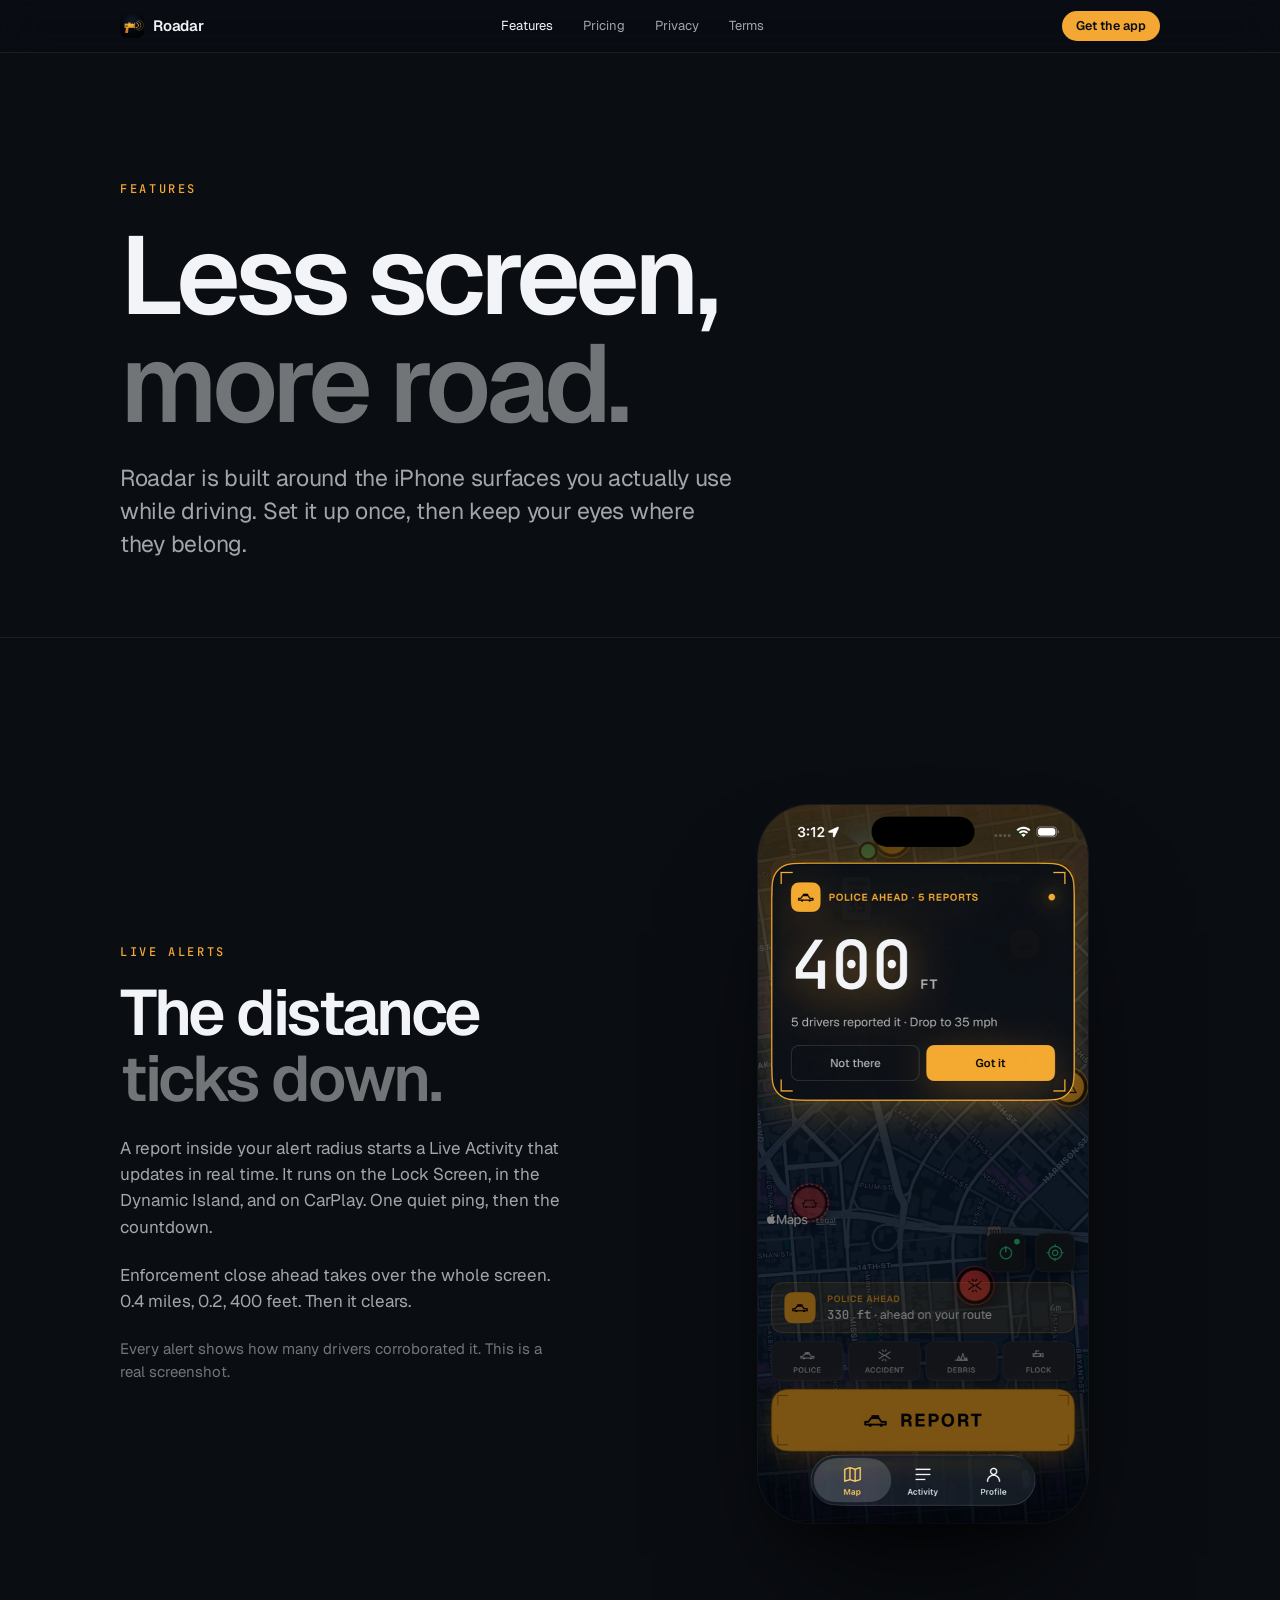
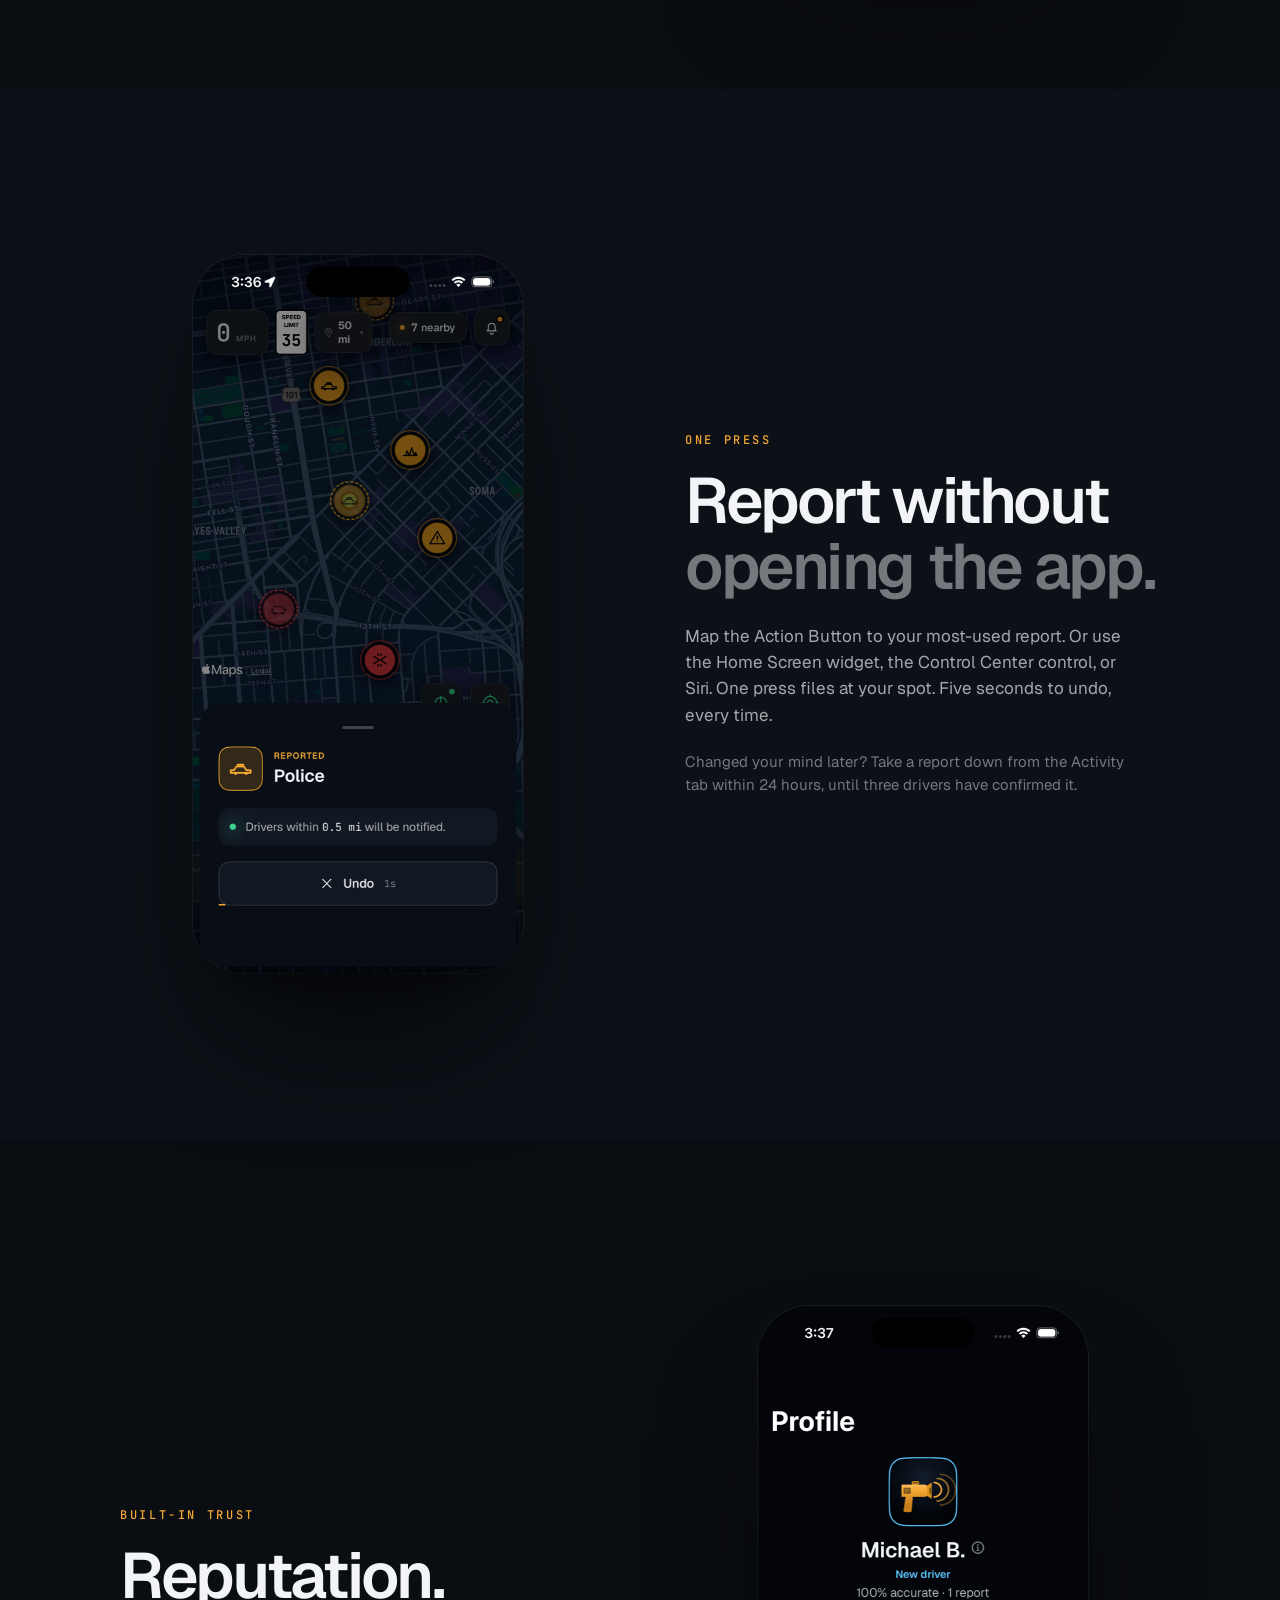
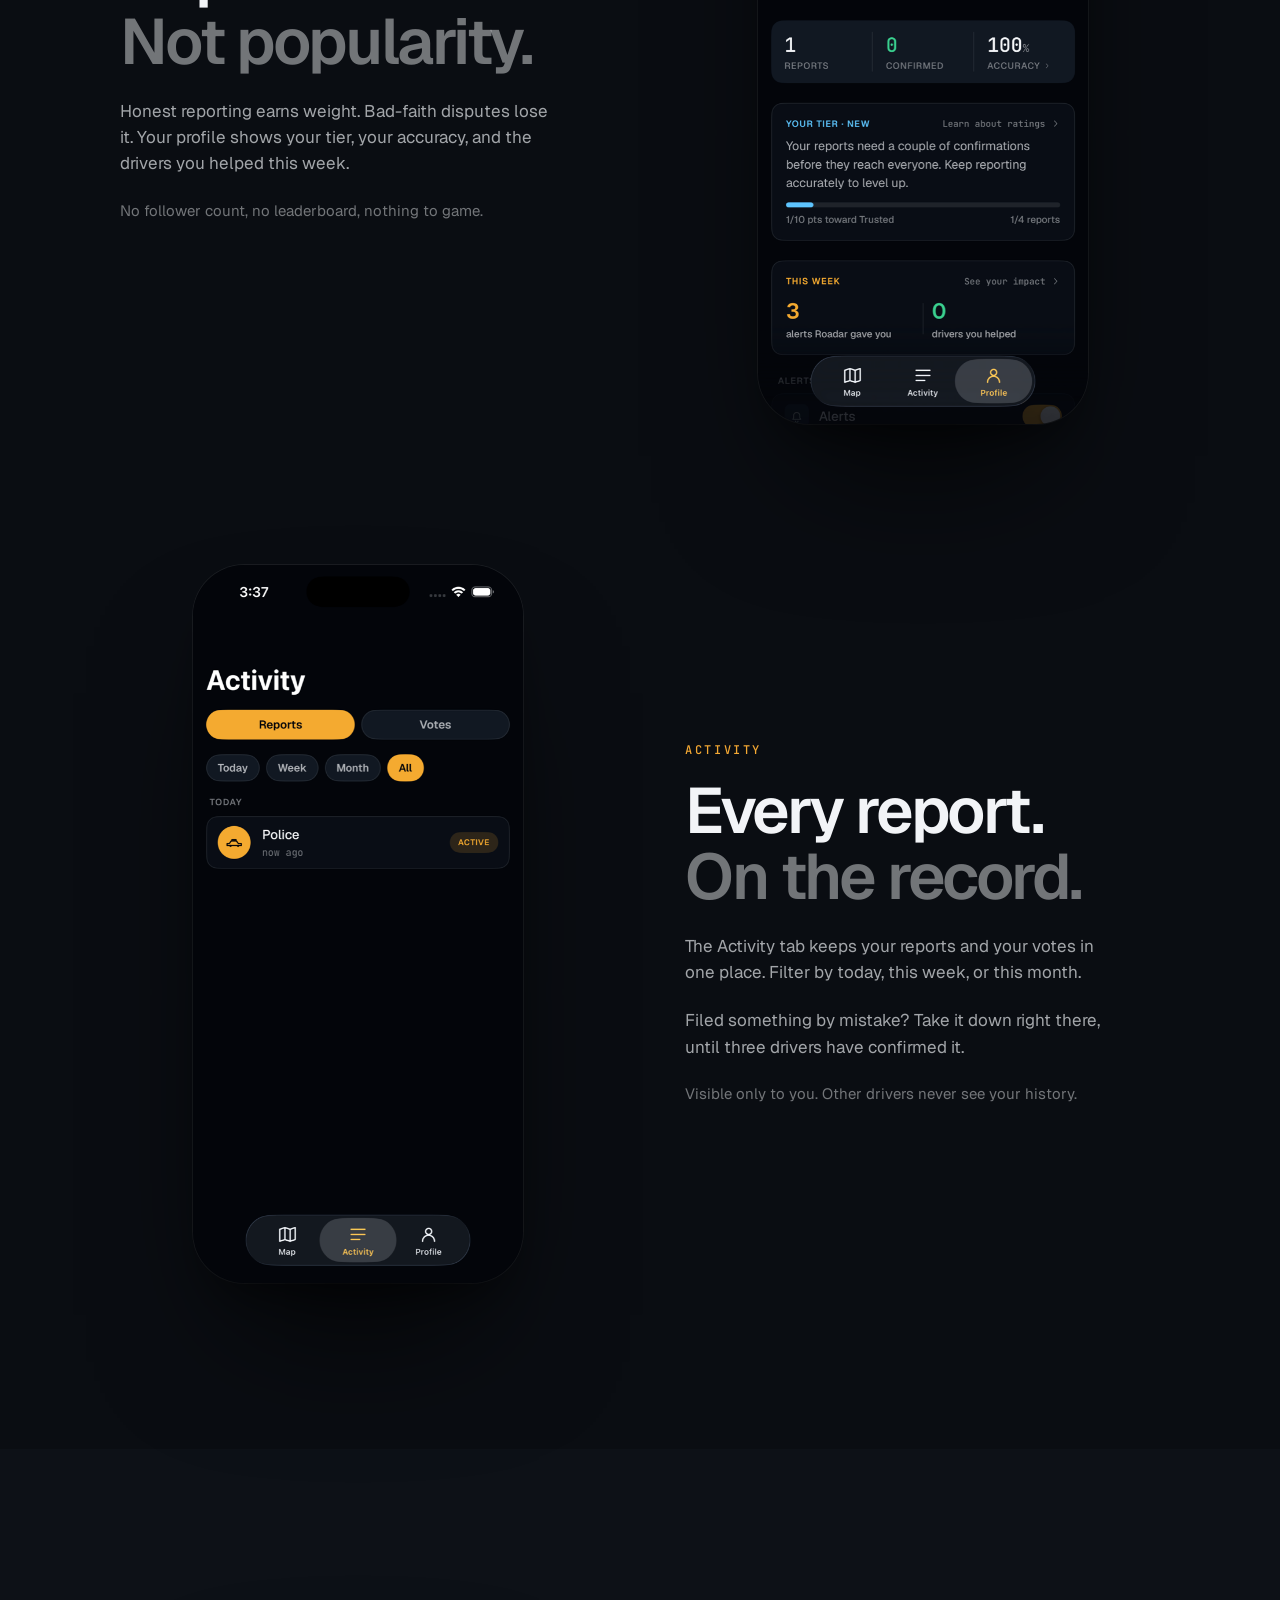
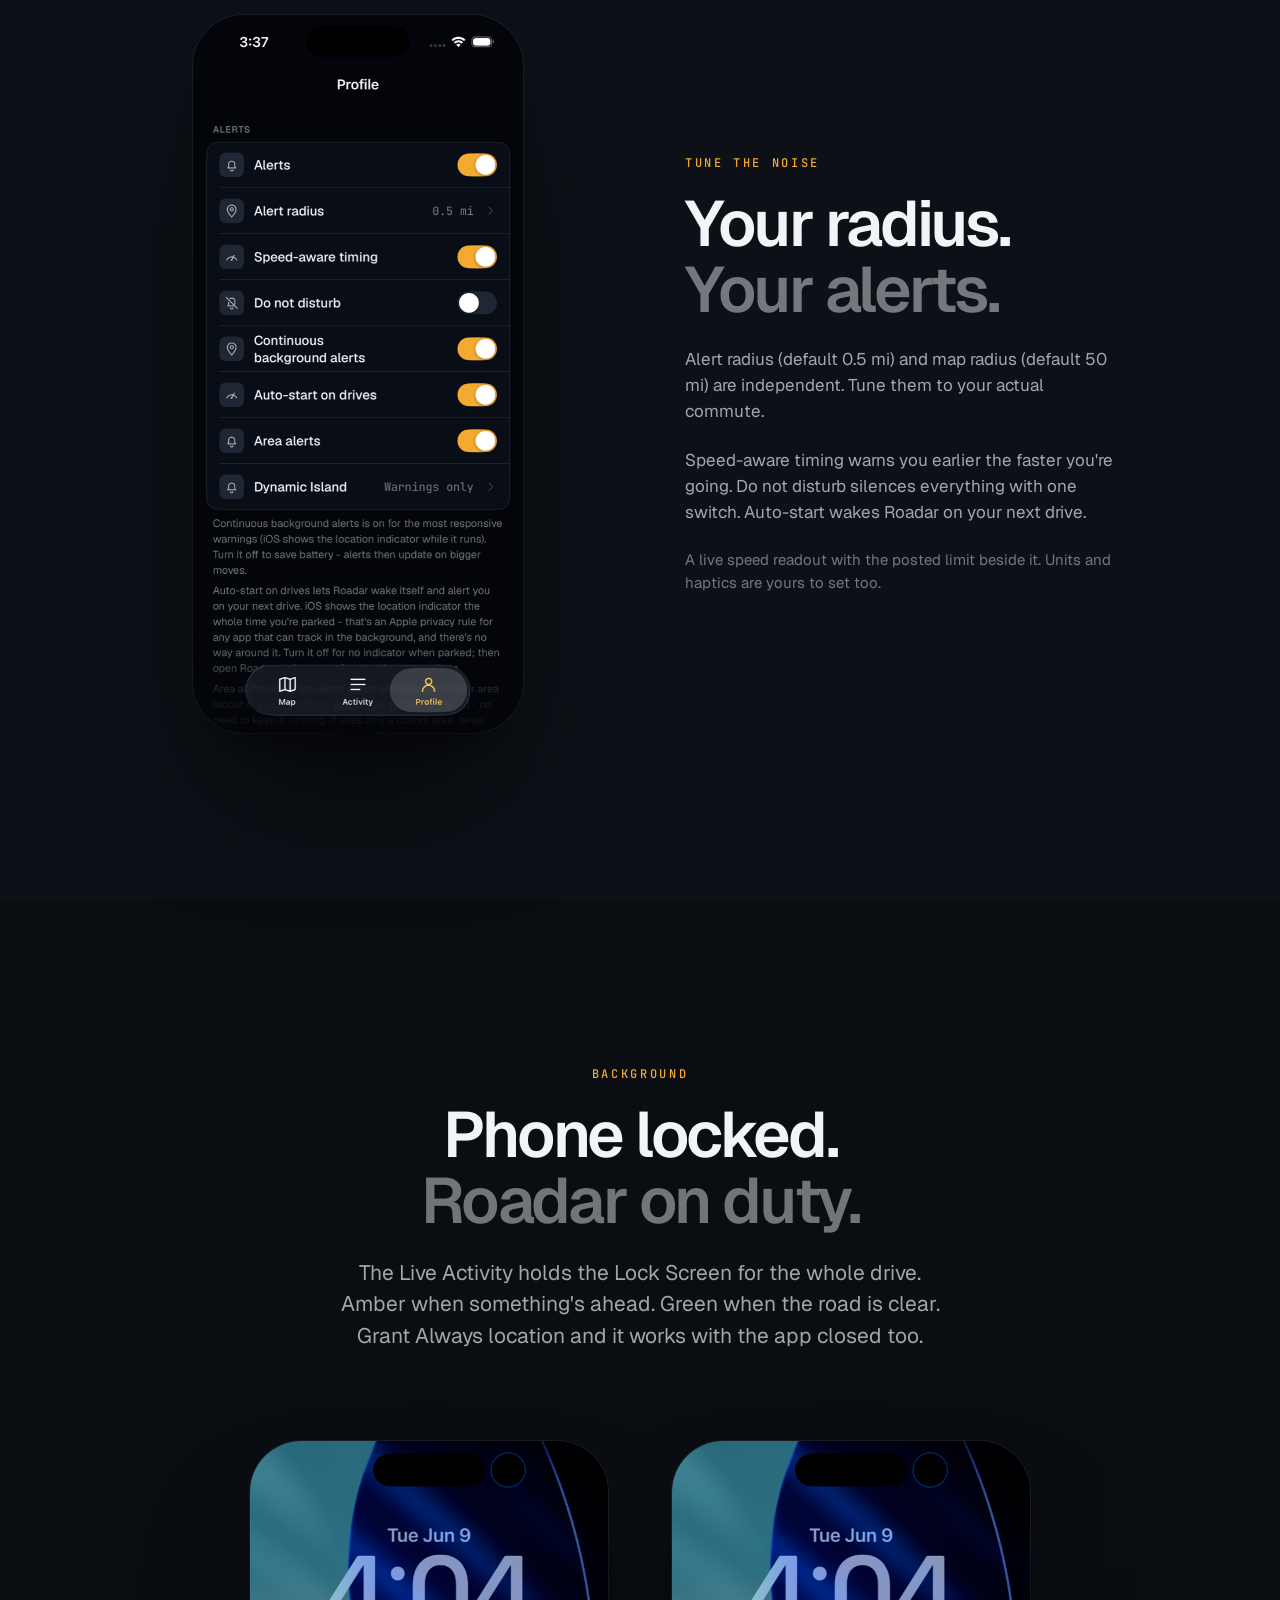
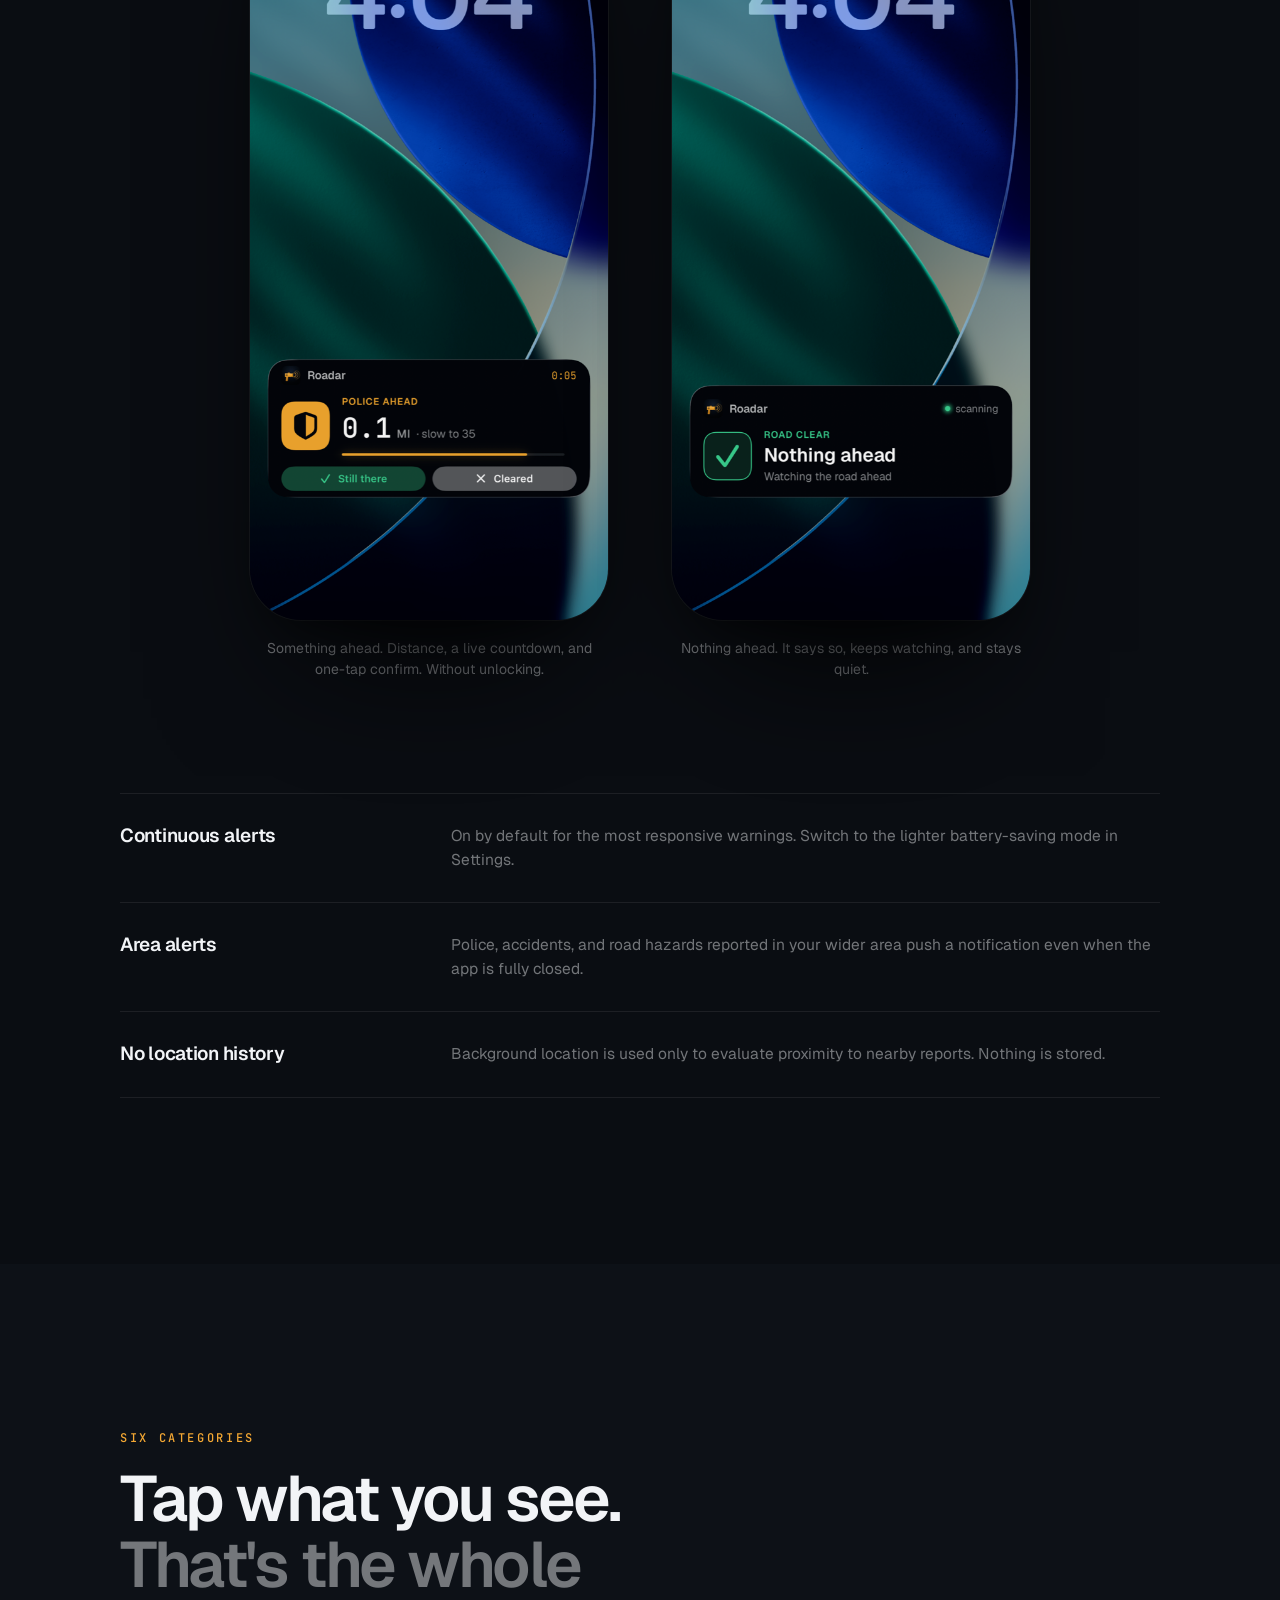
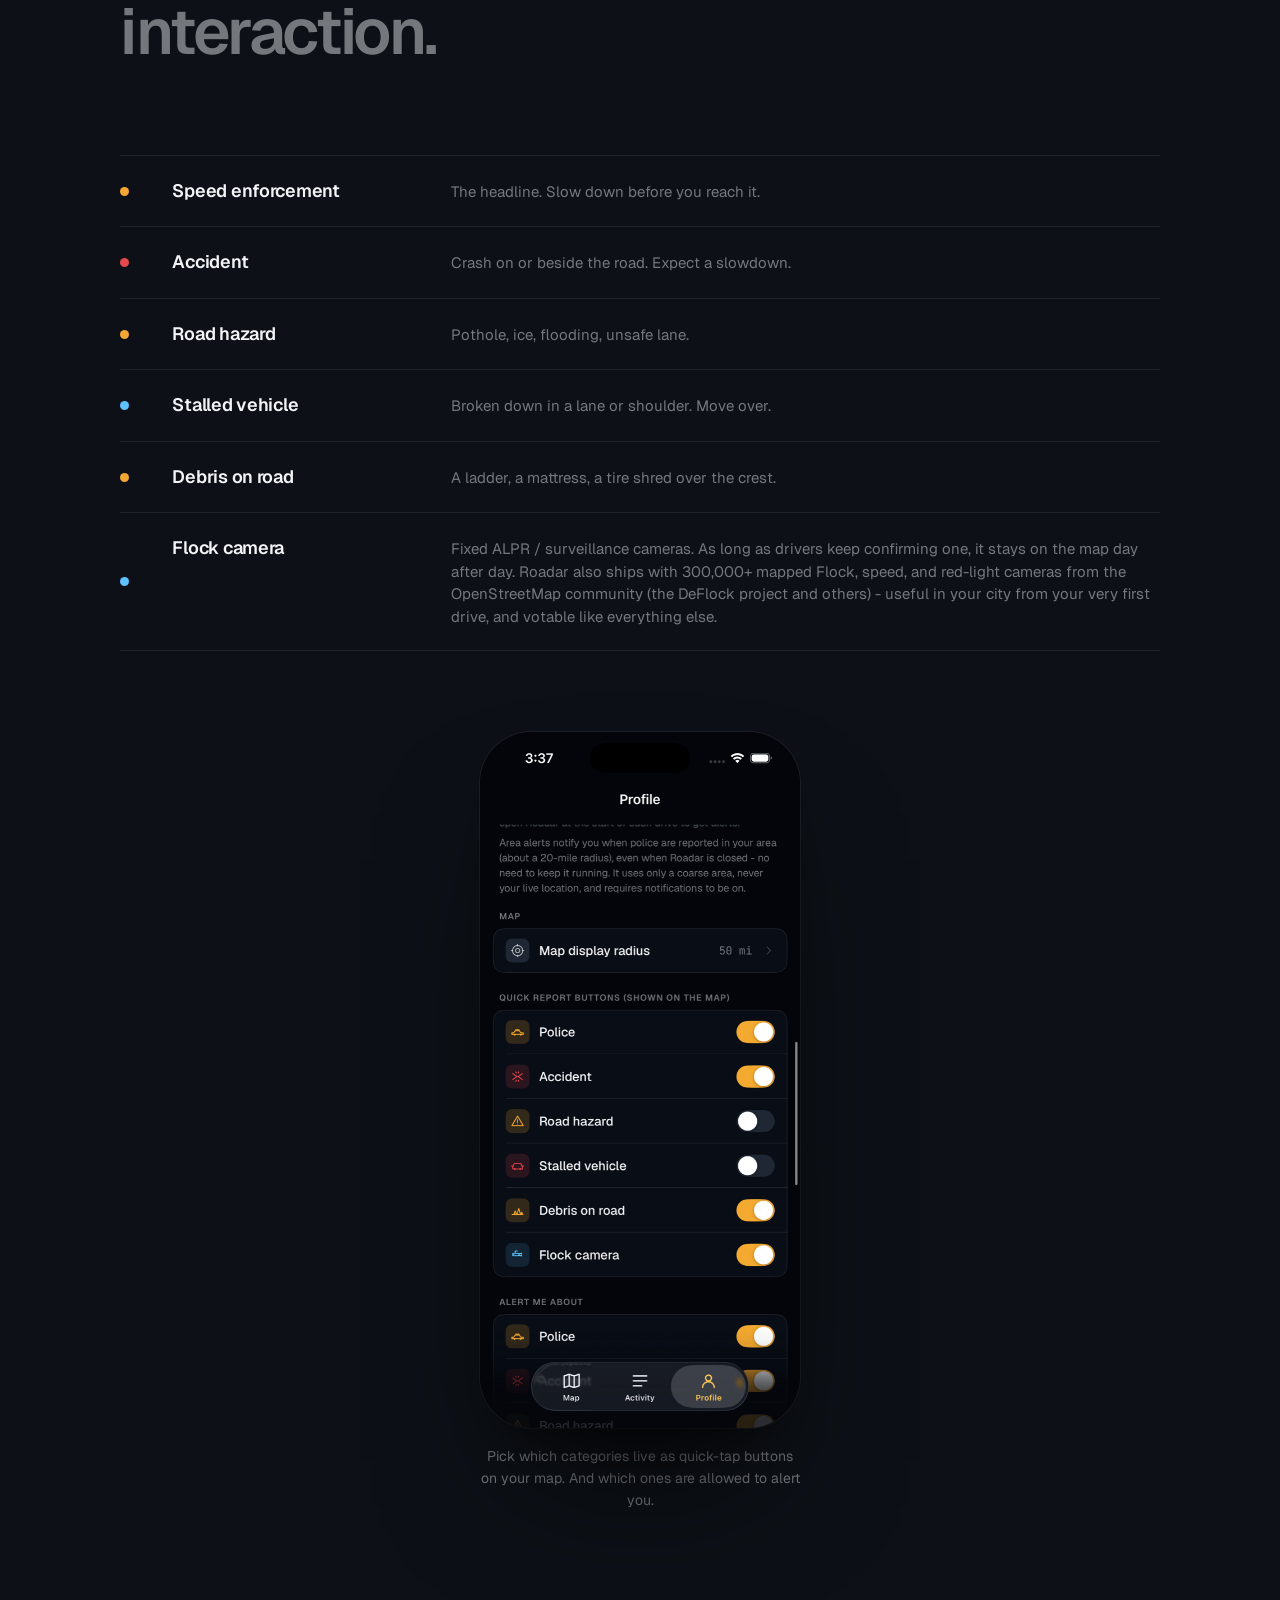
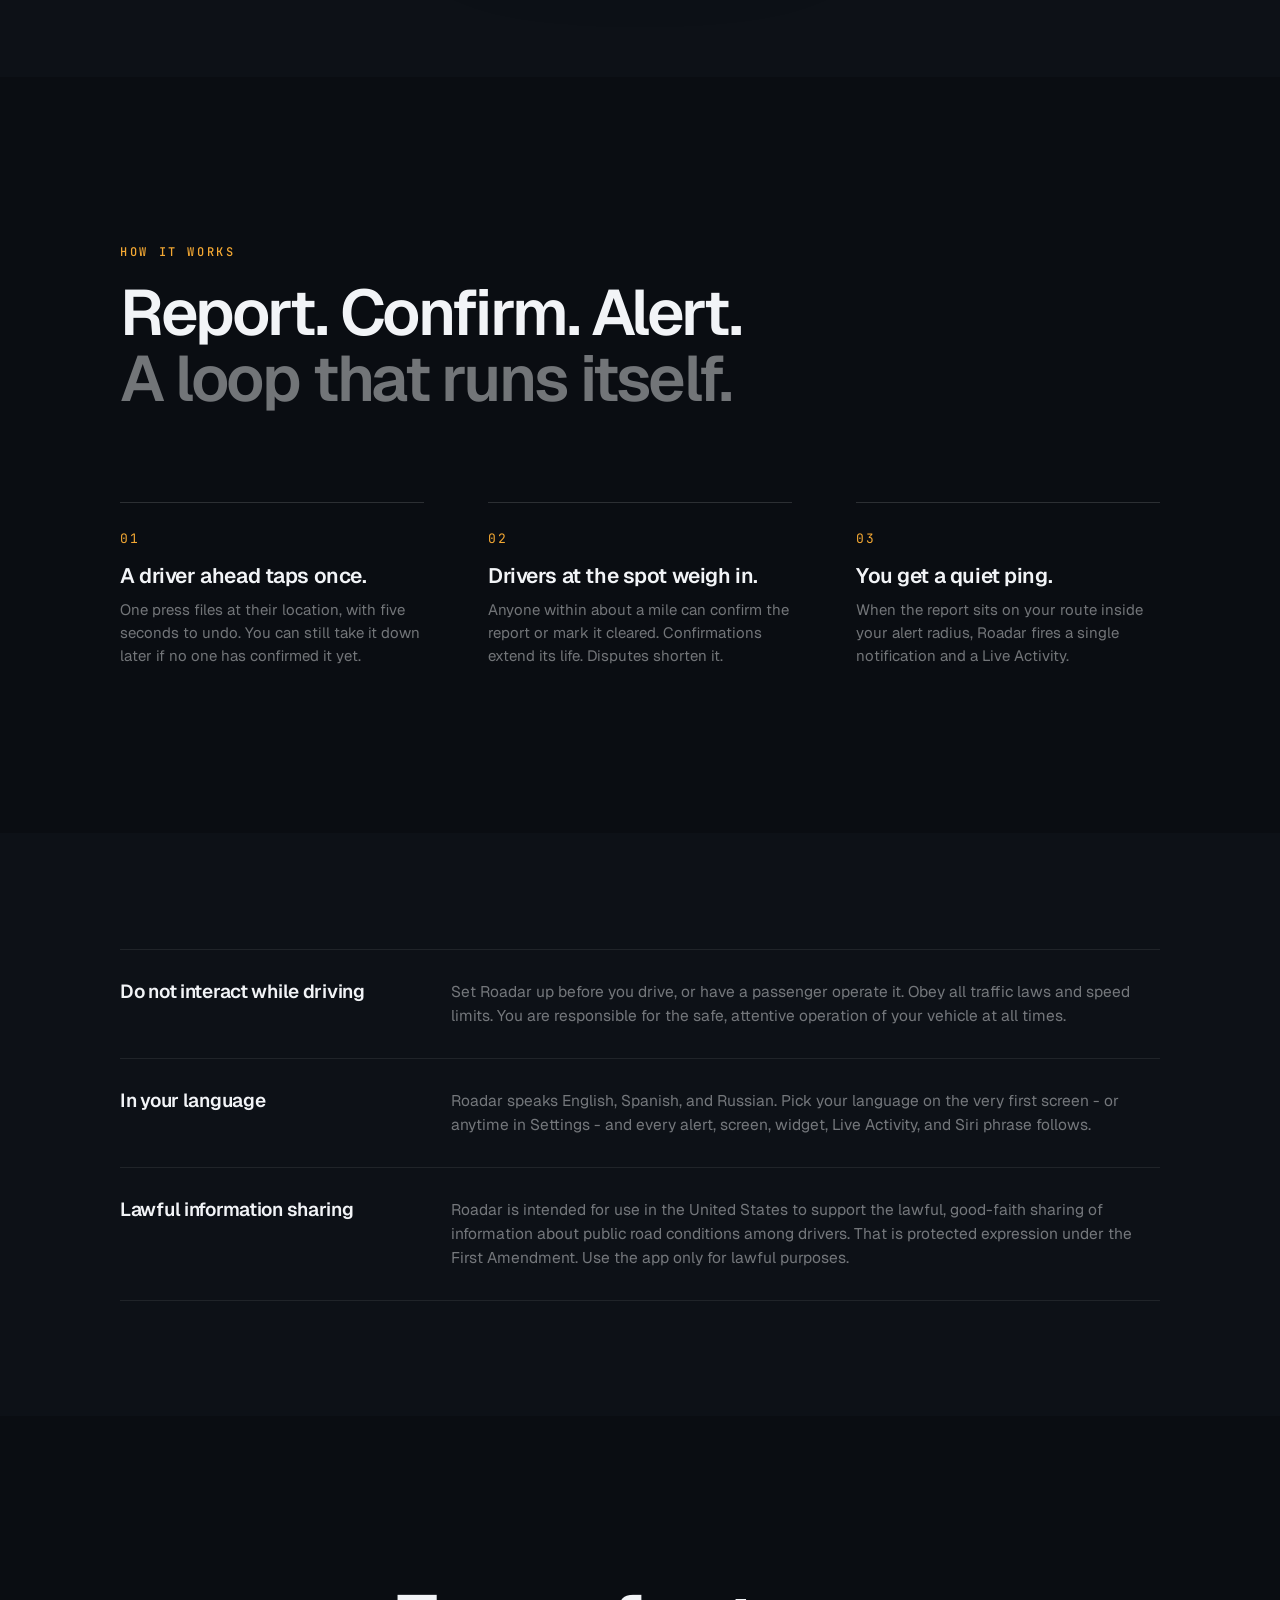
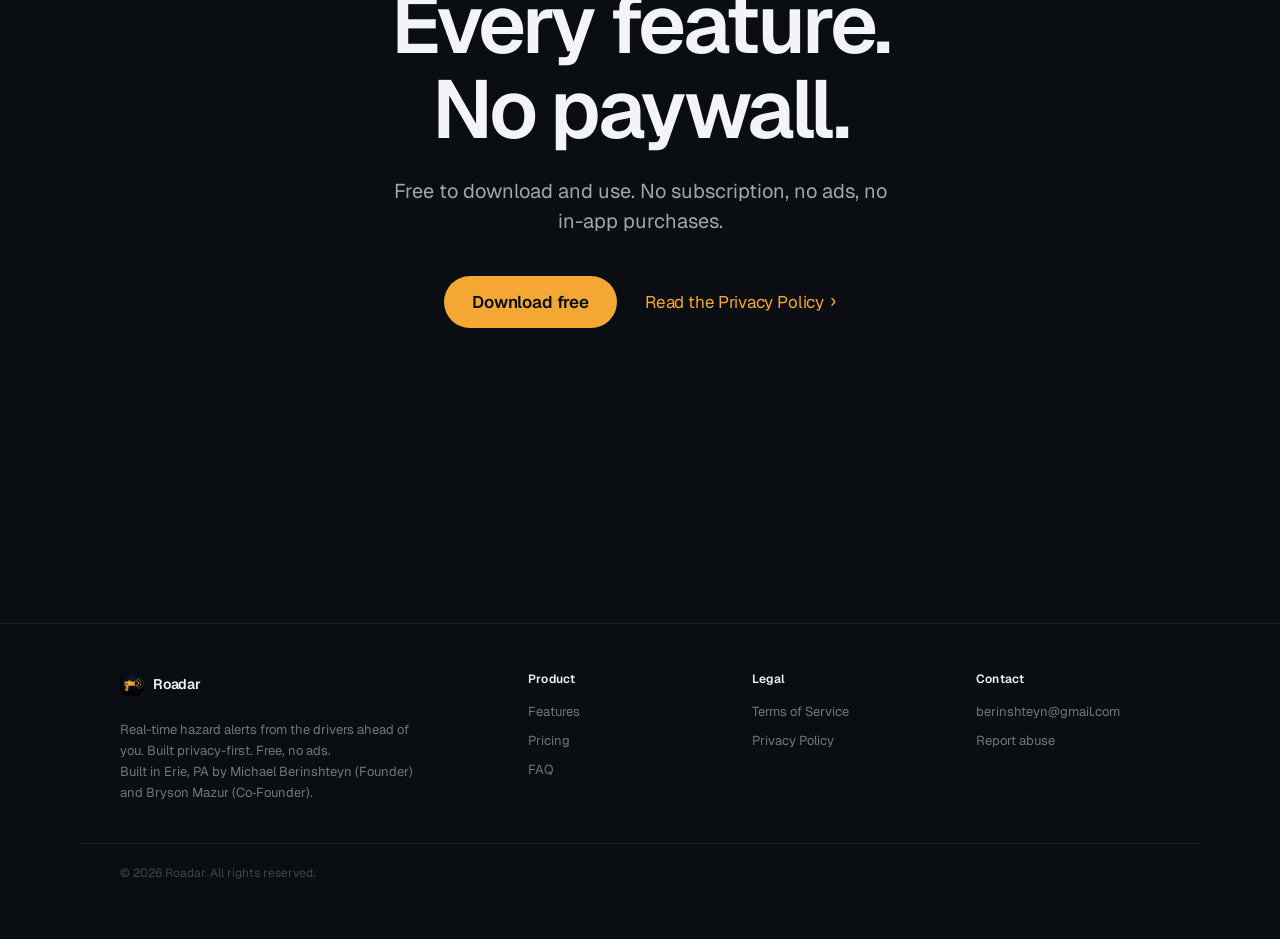
==== commit b4066192: "Footer credits the founders Built in Erie, PA by Michael Berinshteyn (Founder) and Bryson Mazur (Co-" ====
--- a/features.html
+++ b/features.html
@@ -296,6 +296,7 @@
         <span>Roadar</span>
       </div>
       <p class="blurb">Real-time hazard alerts from the drivers ahead of you. Built privacy-first. Free, no ads.</p>
+      <p class="blurb">Built in Erie, PA by Michael Berinshteyn (Founder) and Bryson Mazur (Co&#8209;Founder).</p>
     </div>
     <div>
       <h4>Product</h4>
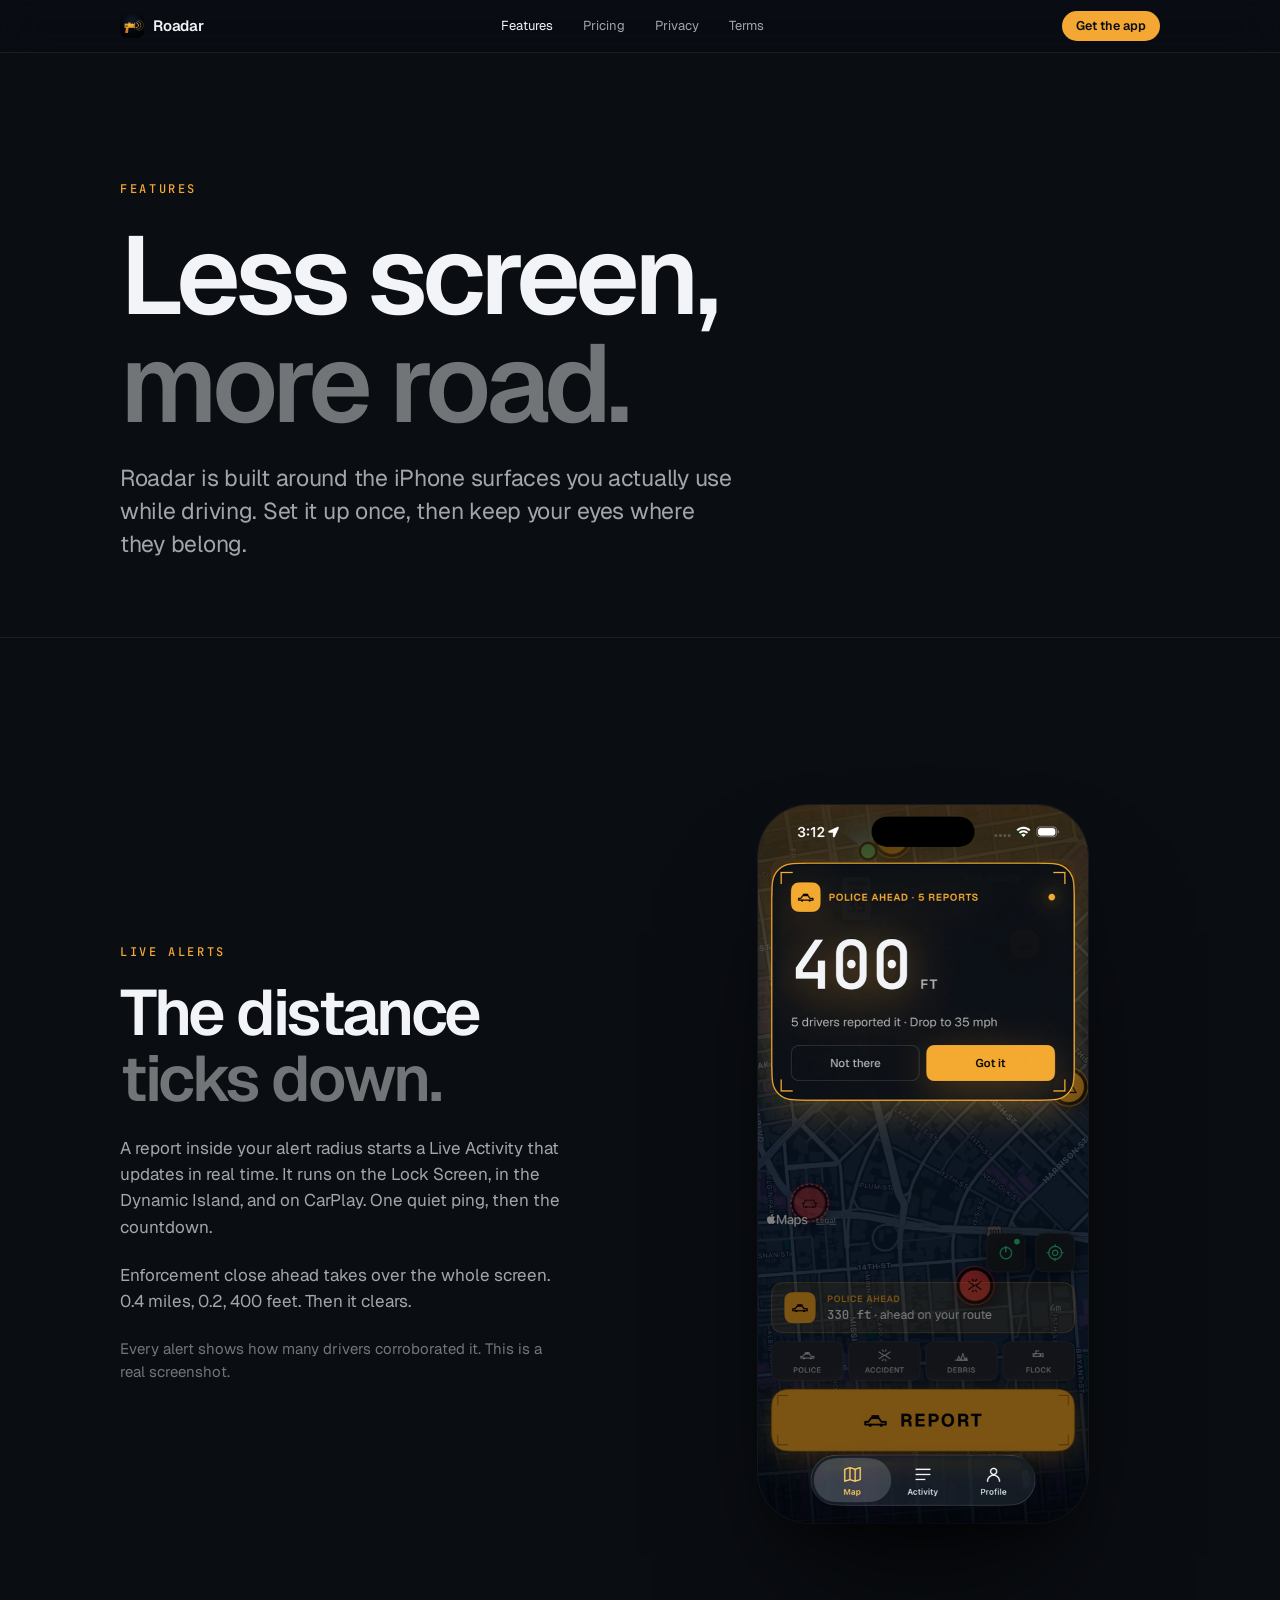
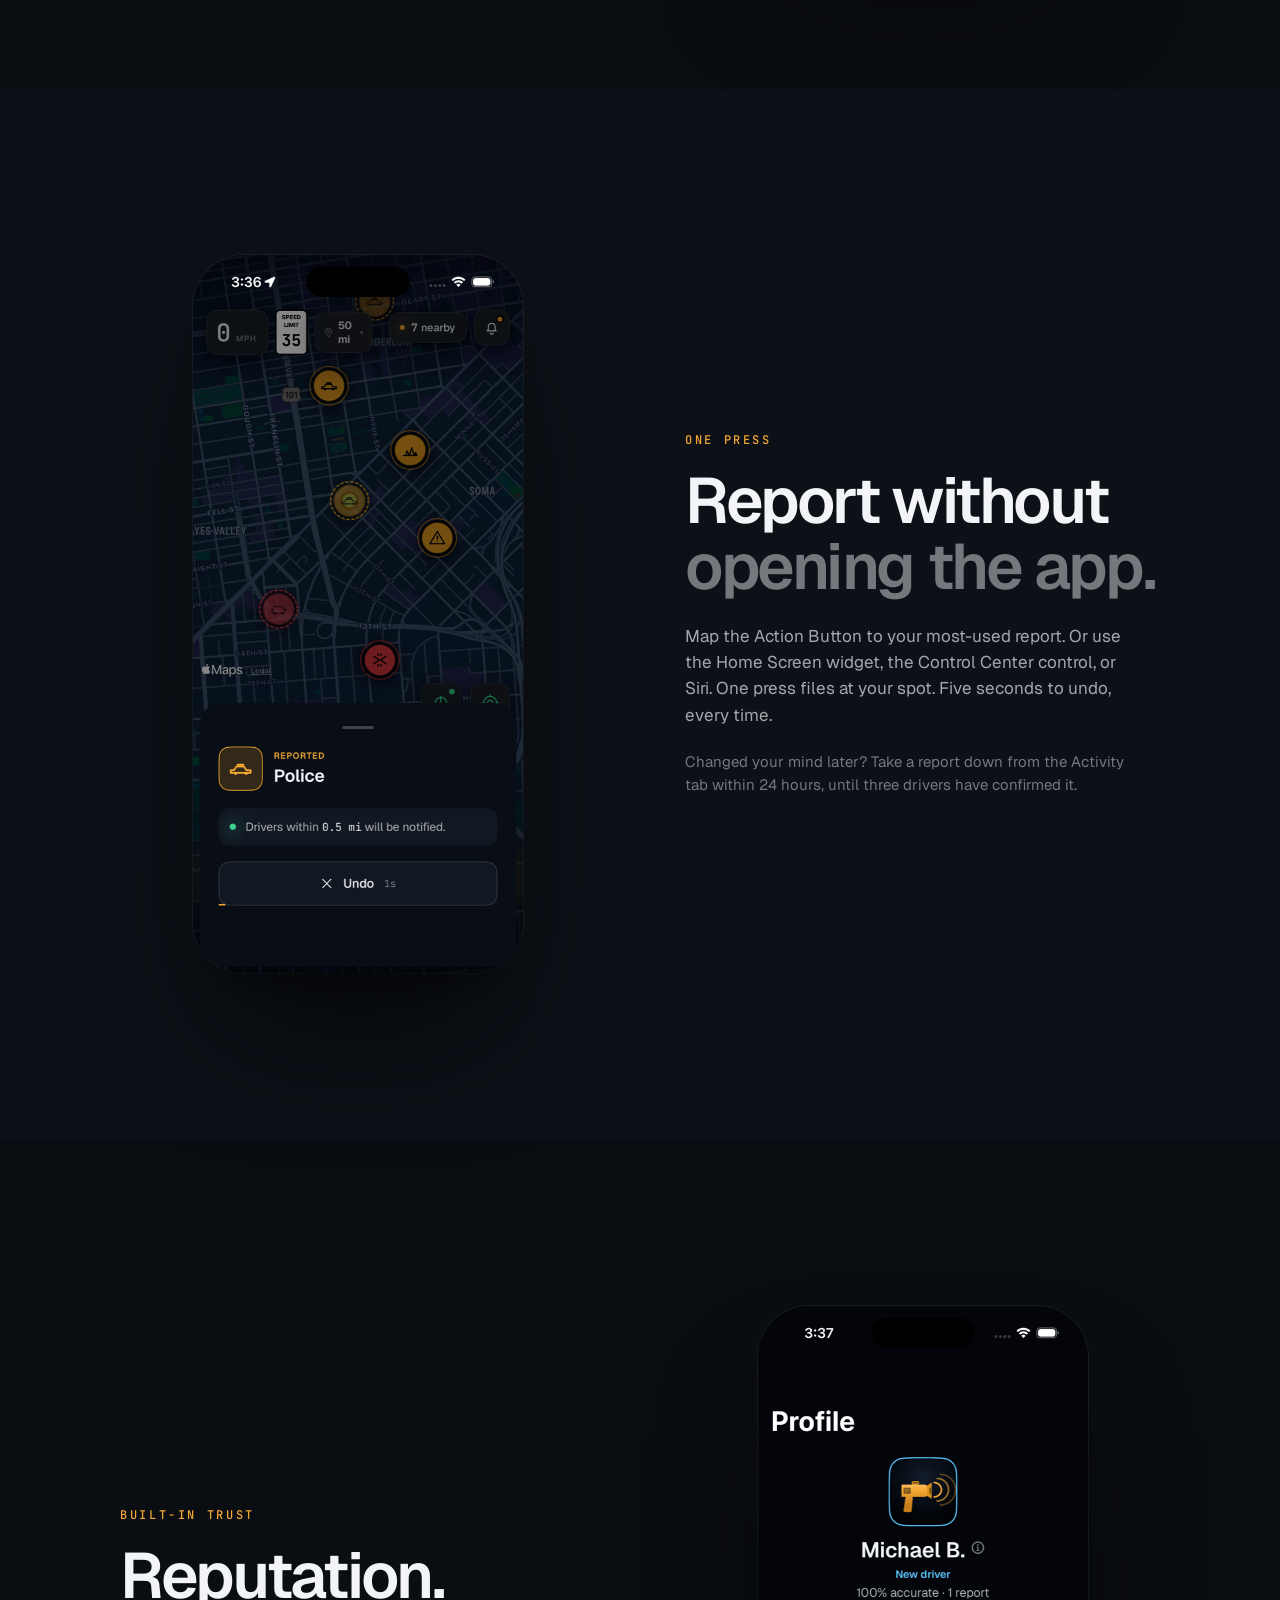
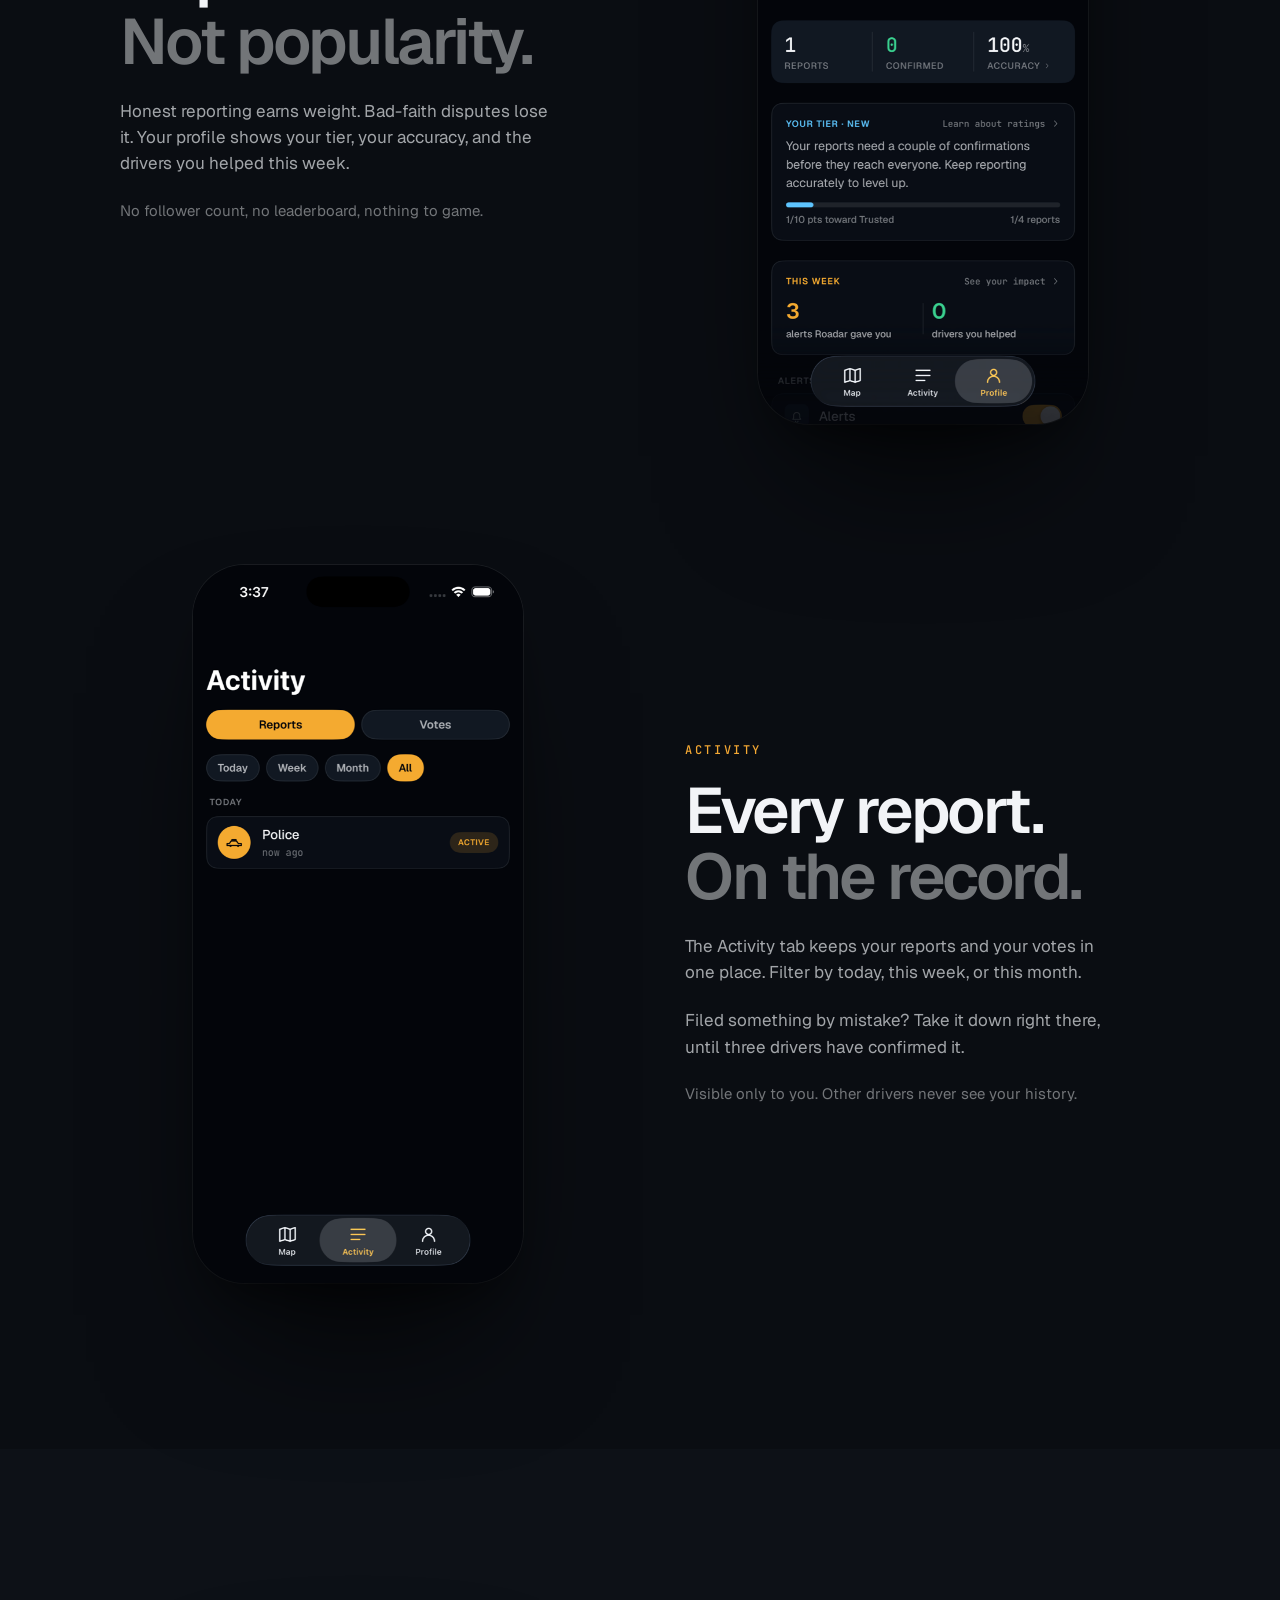
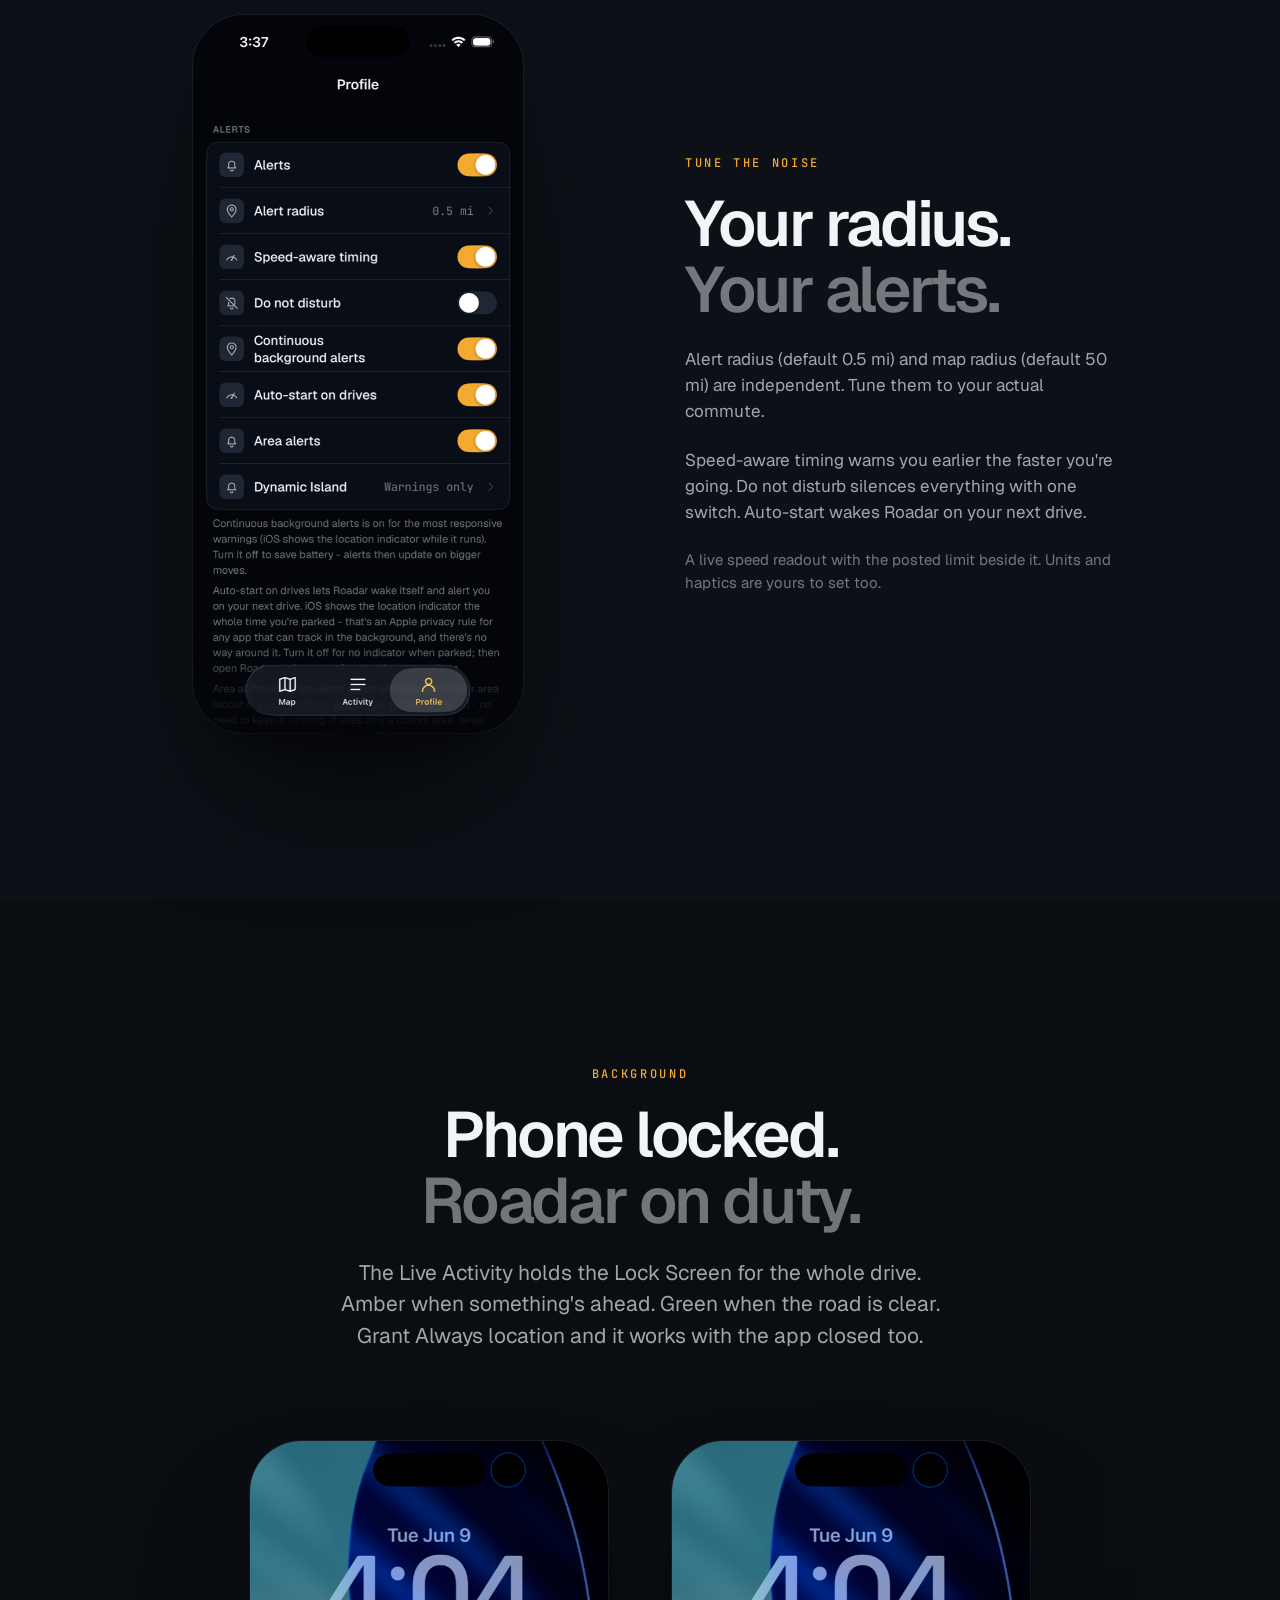
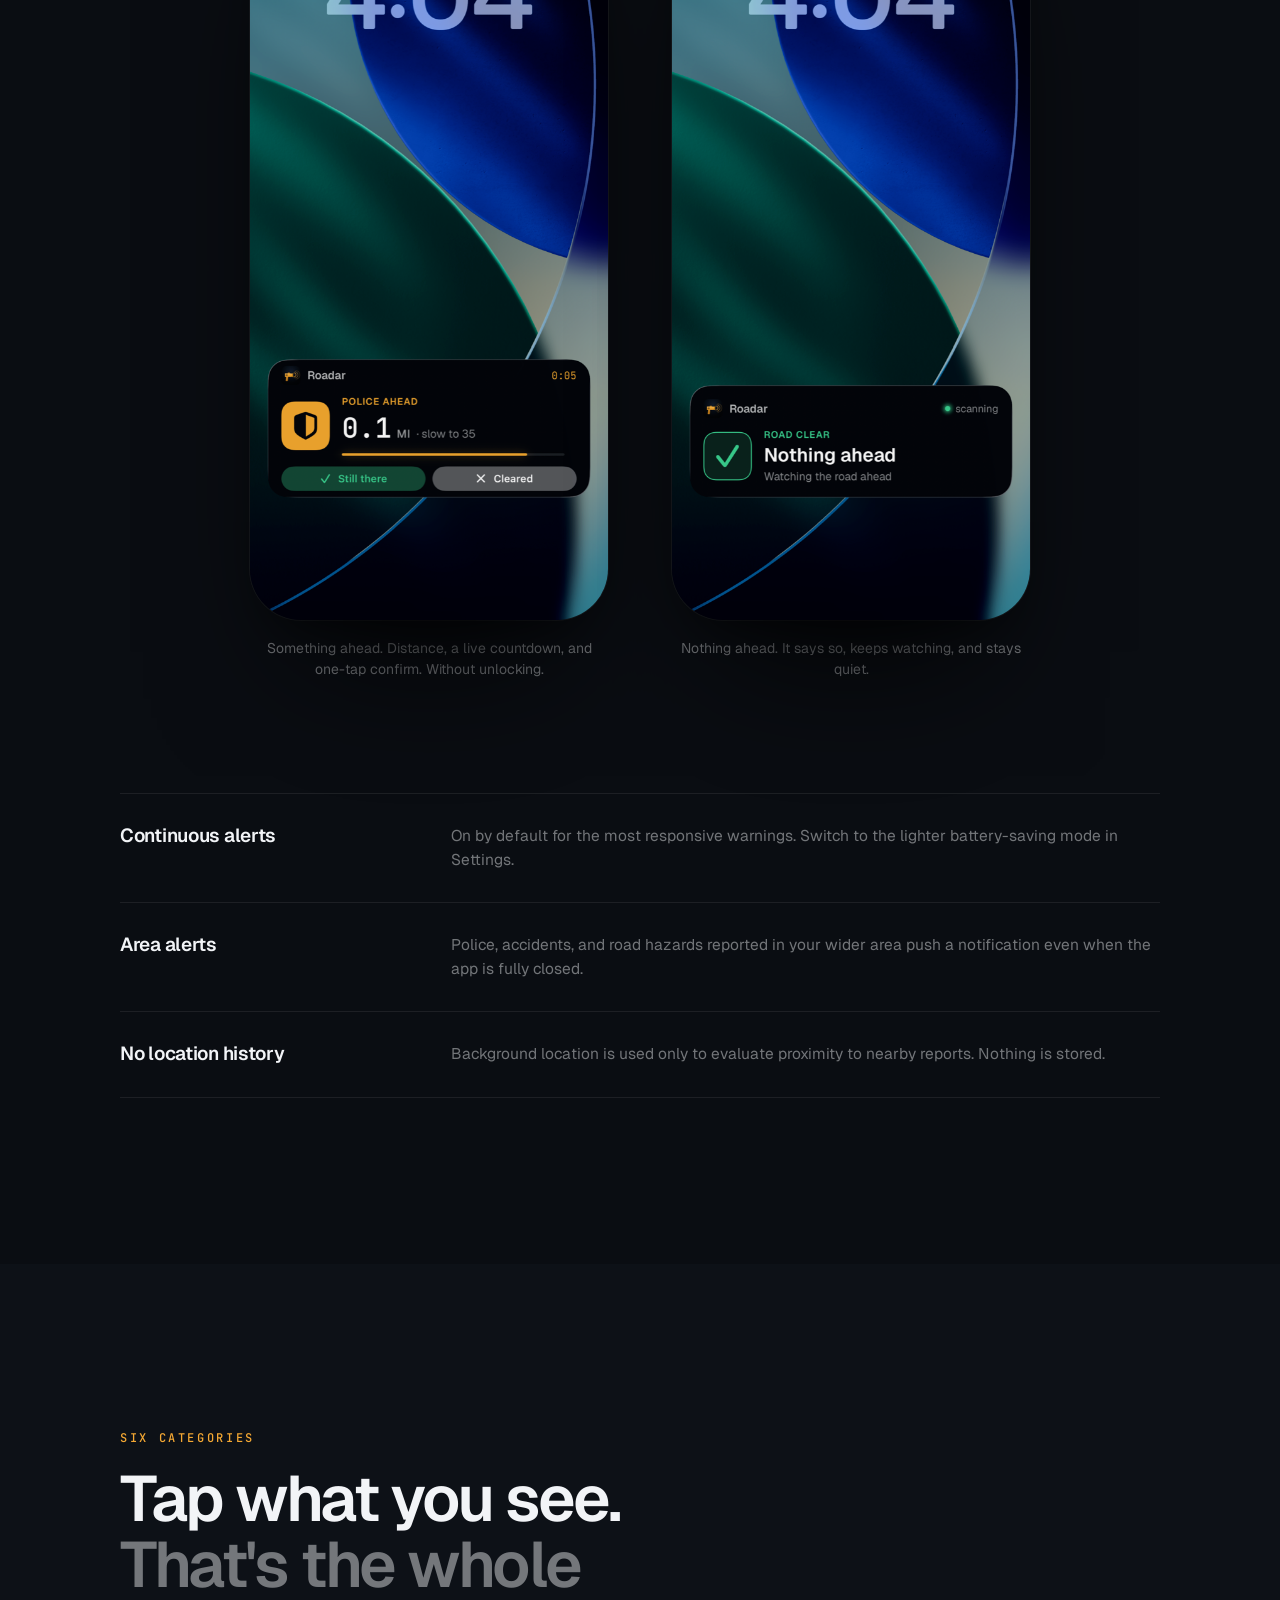
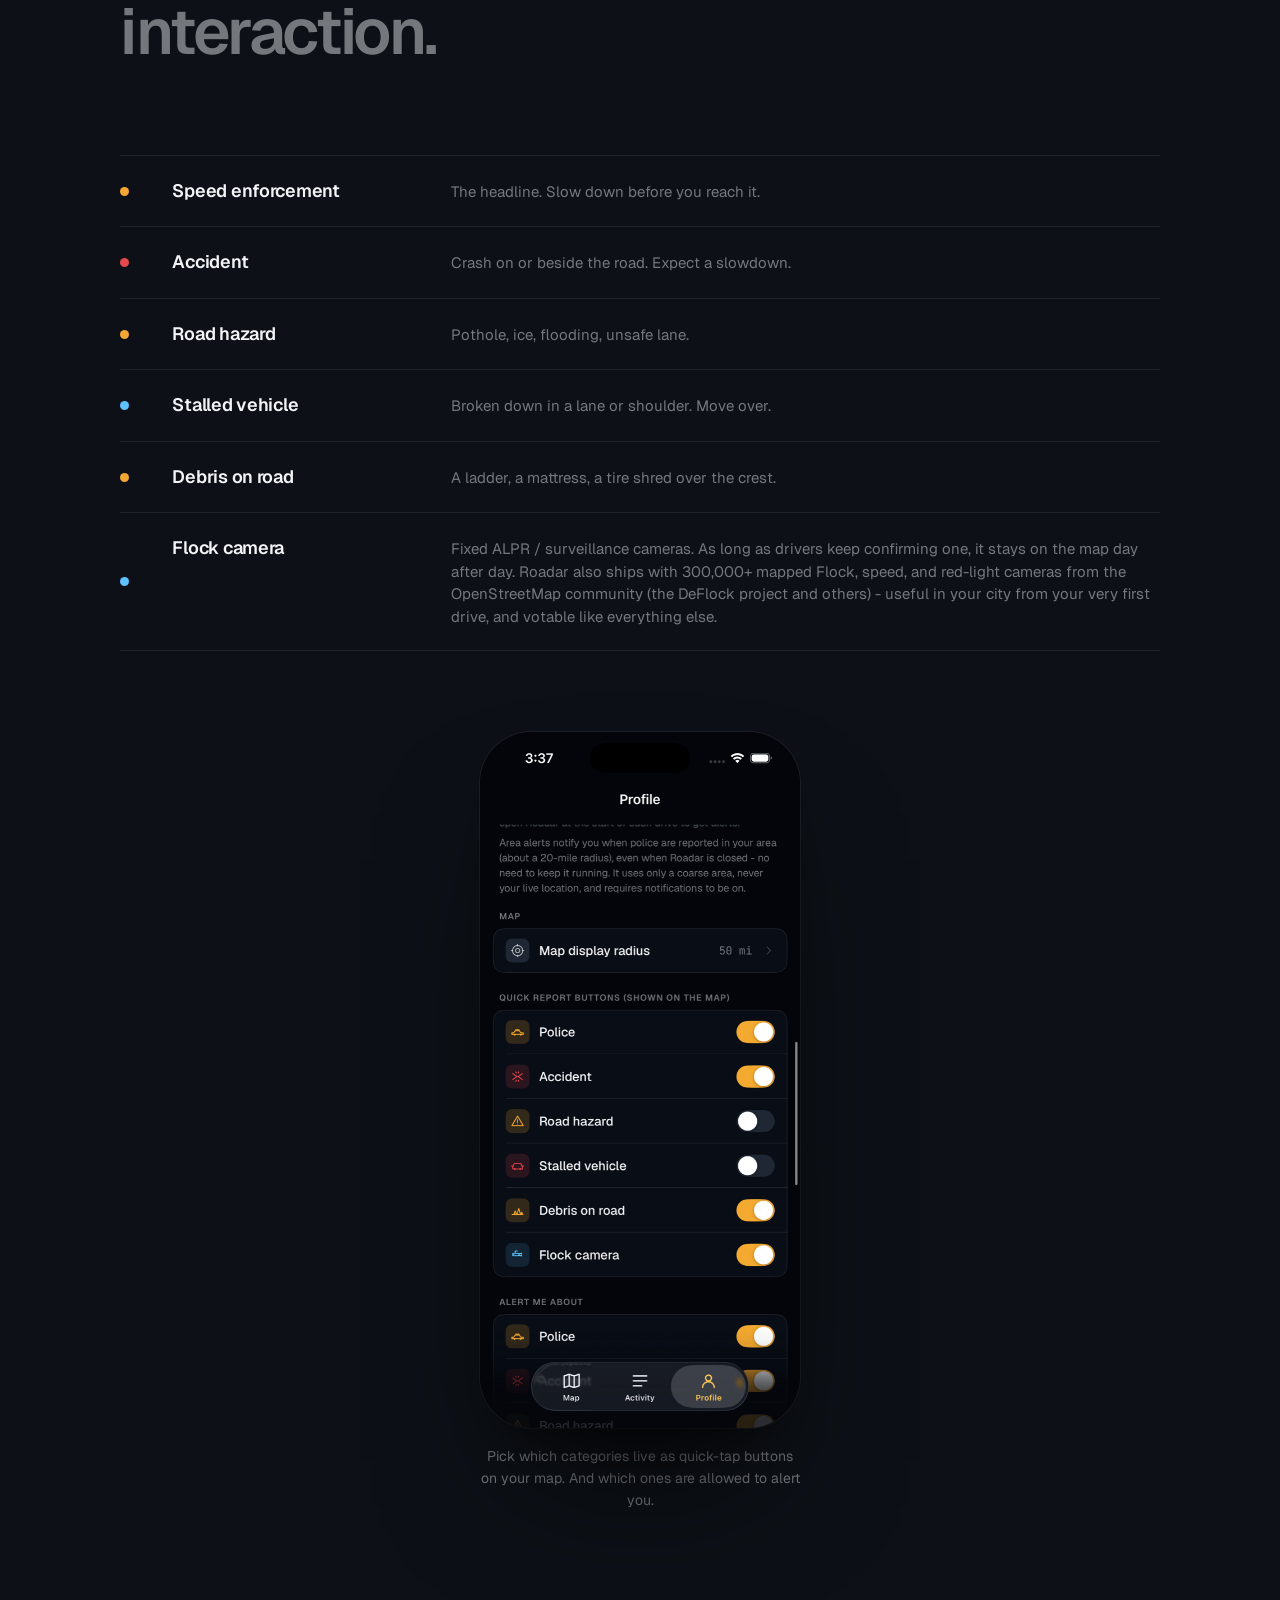
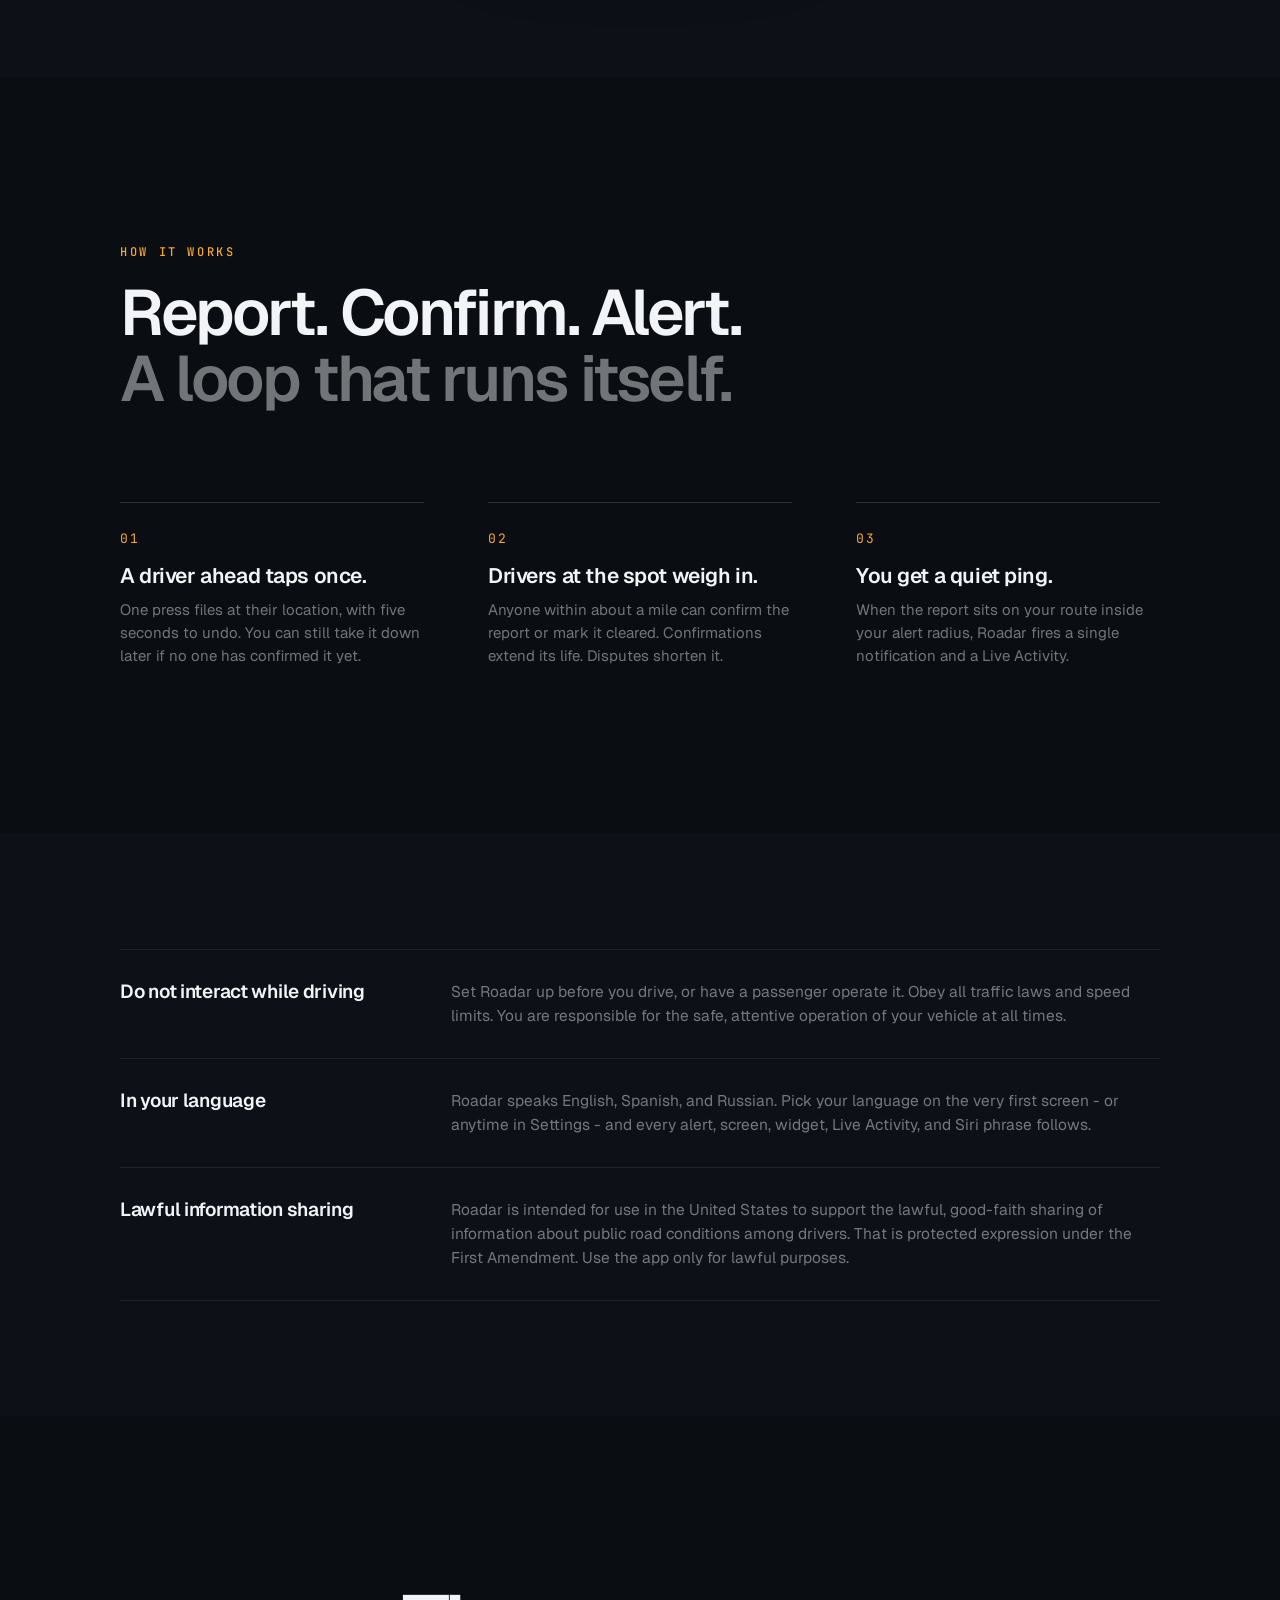
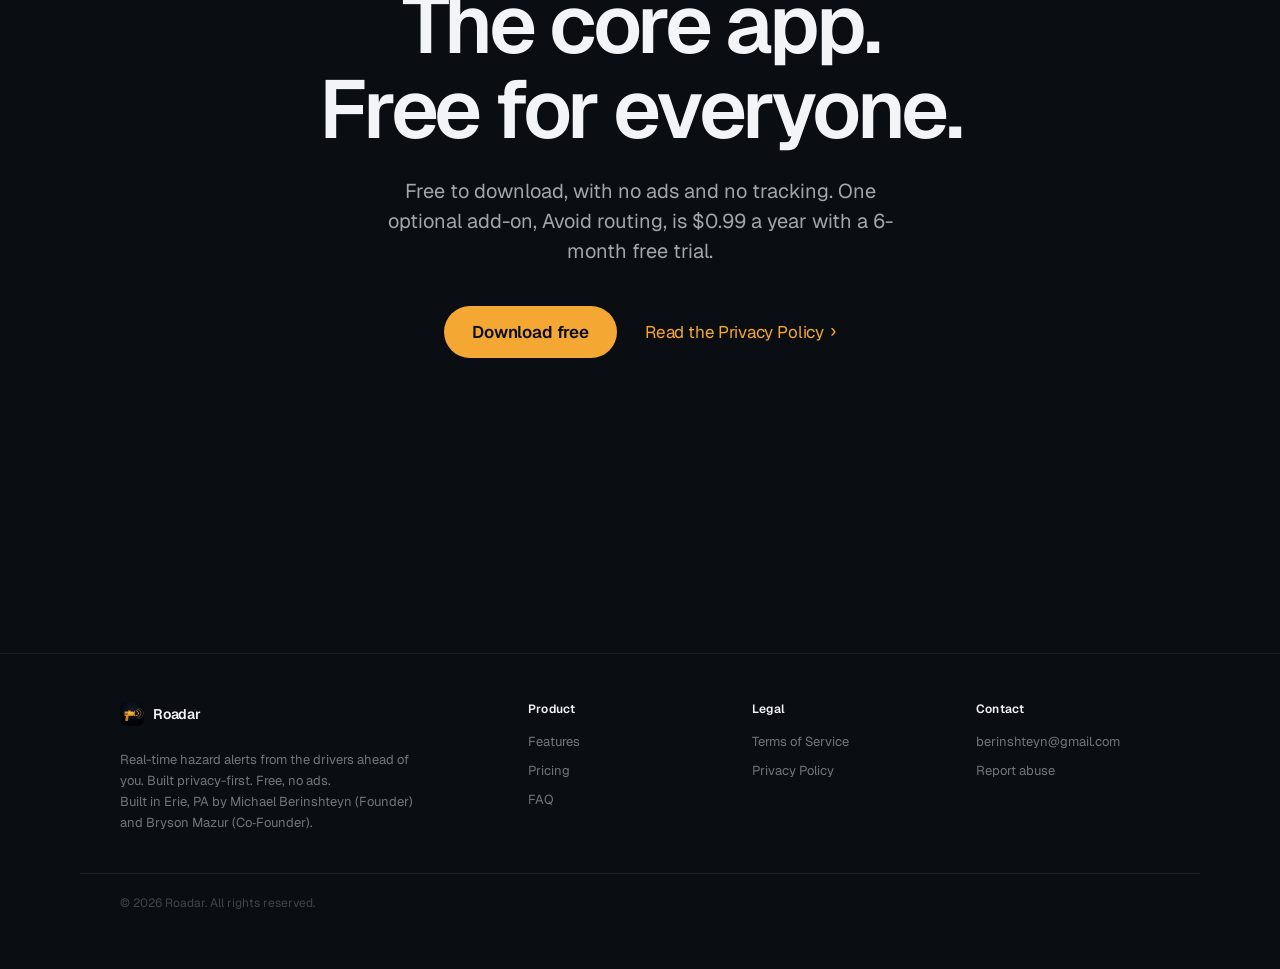
==== commit 917d5b75: "Update site for the paid Avoid subscription: free core + optional add-on The site claimed Roadar was" ====
--- a/features.html
+++ b/features.html
@@ -5,7 +5,18 @@
 <meta name="viewport" content="width=device-width, initial-scale=1, viewport-fit=cover">
 <meta name="theme-color" content="#0A0D12">
 <meta name="description" content="Roadar features: 300,000+ mapped Flock, speed & red-light cameras, Live Activity, Action Button, CarPlay, widgets, reputation, three languages. Free. Built for iPhone drivers.">
+<meta property="og:type" content="website">
+<meta property="og:site_name" content="Roadar">
+<meta property="og:url" content="https://devmastermike.github.io/roadar-website/features.html">
 <meta property="og:title" content="Roadar features. Built for iPhone drivers.">
+<meta property="og:description" content="300,000+ mapped Flock, speed & red-light cameras, Live Activity, CarPlay, widgets, three languages. Free. Built for iPhone drivers.">
+<meta property="og:image" content="https://devmastermike.github.io/roadar-website/images/og-card.png">
+<meta property="og:image:width" content="1200">
+<meta property="og:image:height" content="630">
+<meta name="twitter:card" content="summary_large_image">
+<meta name="twitter:title" content="Roadar features. Built for iPhone drivers.">
+<meta name="twitter:description" content="300,000+ mapped Flock, speed & red-light cameras, Live Activity, CarPlay, widgets, three languages. Free. Built for iPhone drivers.">
+<meta name="twitter:image" content="https://devmastermike.github.io/roadar-website/images/og-card.png">
 <title>Features. Roadar.</title>
 
 <link rel="icon" type="image/png" href="images/app-icon.png">
@@ -277,8 +288,8 @@
 <!-- ===== Final CTA ===== -->
 <section class="tile">
   <div class="cta-final fade-up">
-    <h2>Every feature.<br>No paywall.</h2>
-    <p>Free to download and use. No subscription, no ads, no in-app purchases.</p>
+    <h2>The core app.<br>Free for everyone.</h2>
+    <p>Free to download, with no ads and no tracking. One optional add-on, Avoid routing, is $0.99 a year with a 6-month free trial.</p>
     <div class="ctas">
       <a class="btn btn-primary" href="pricing.html">Download free</a>
       <a class="link-more" href="privacy.html">Read the Privacy Policy</a>
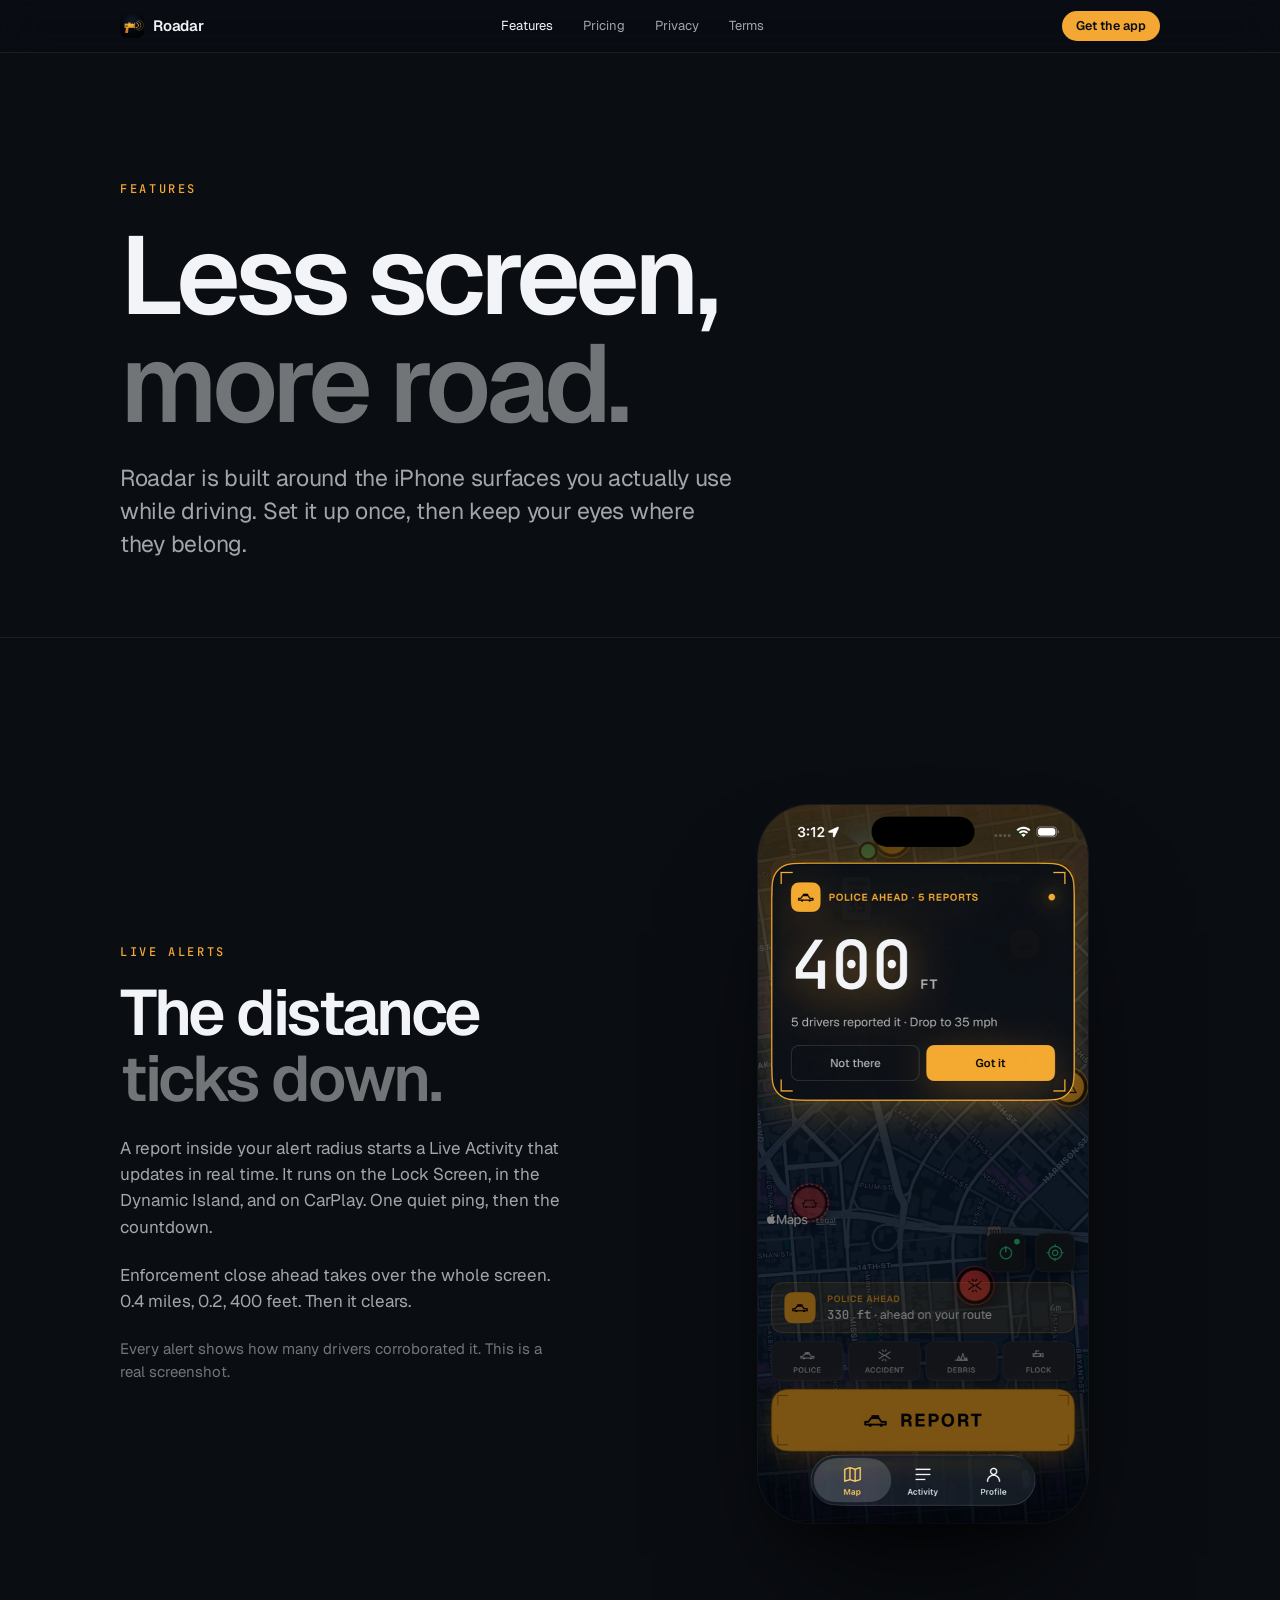
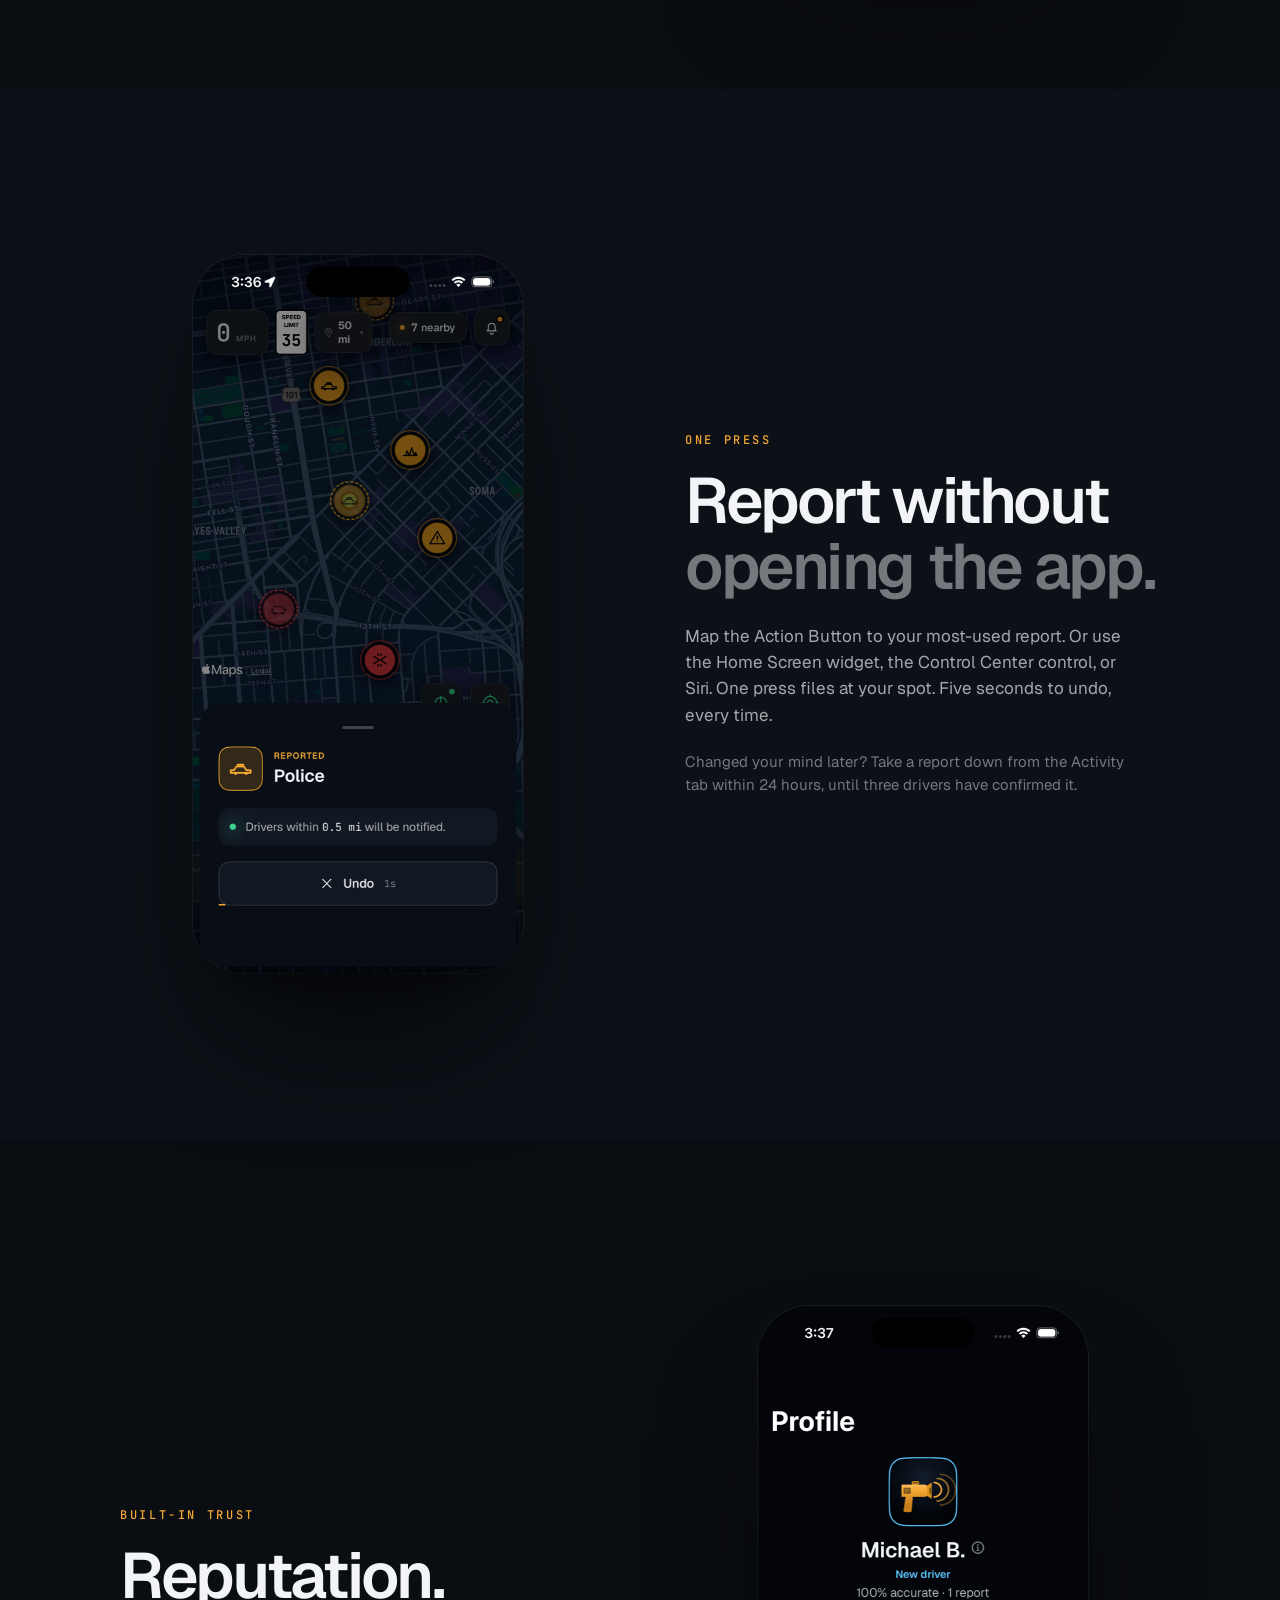
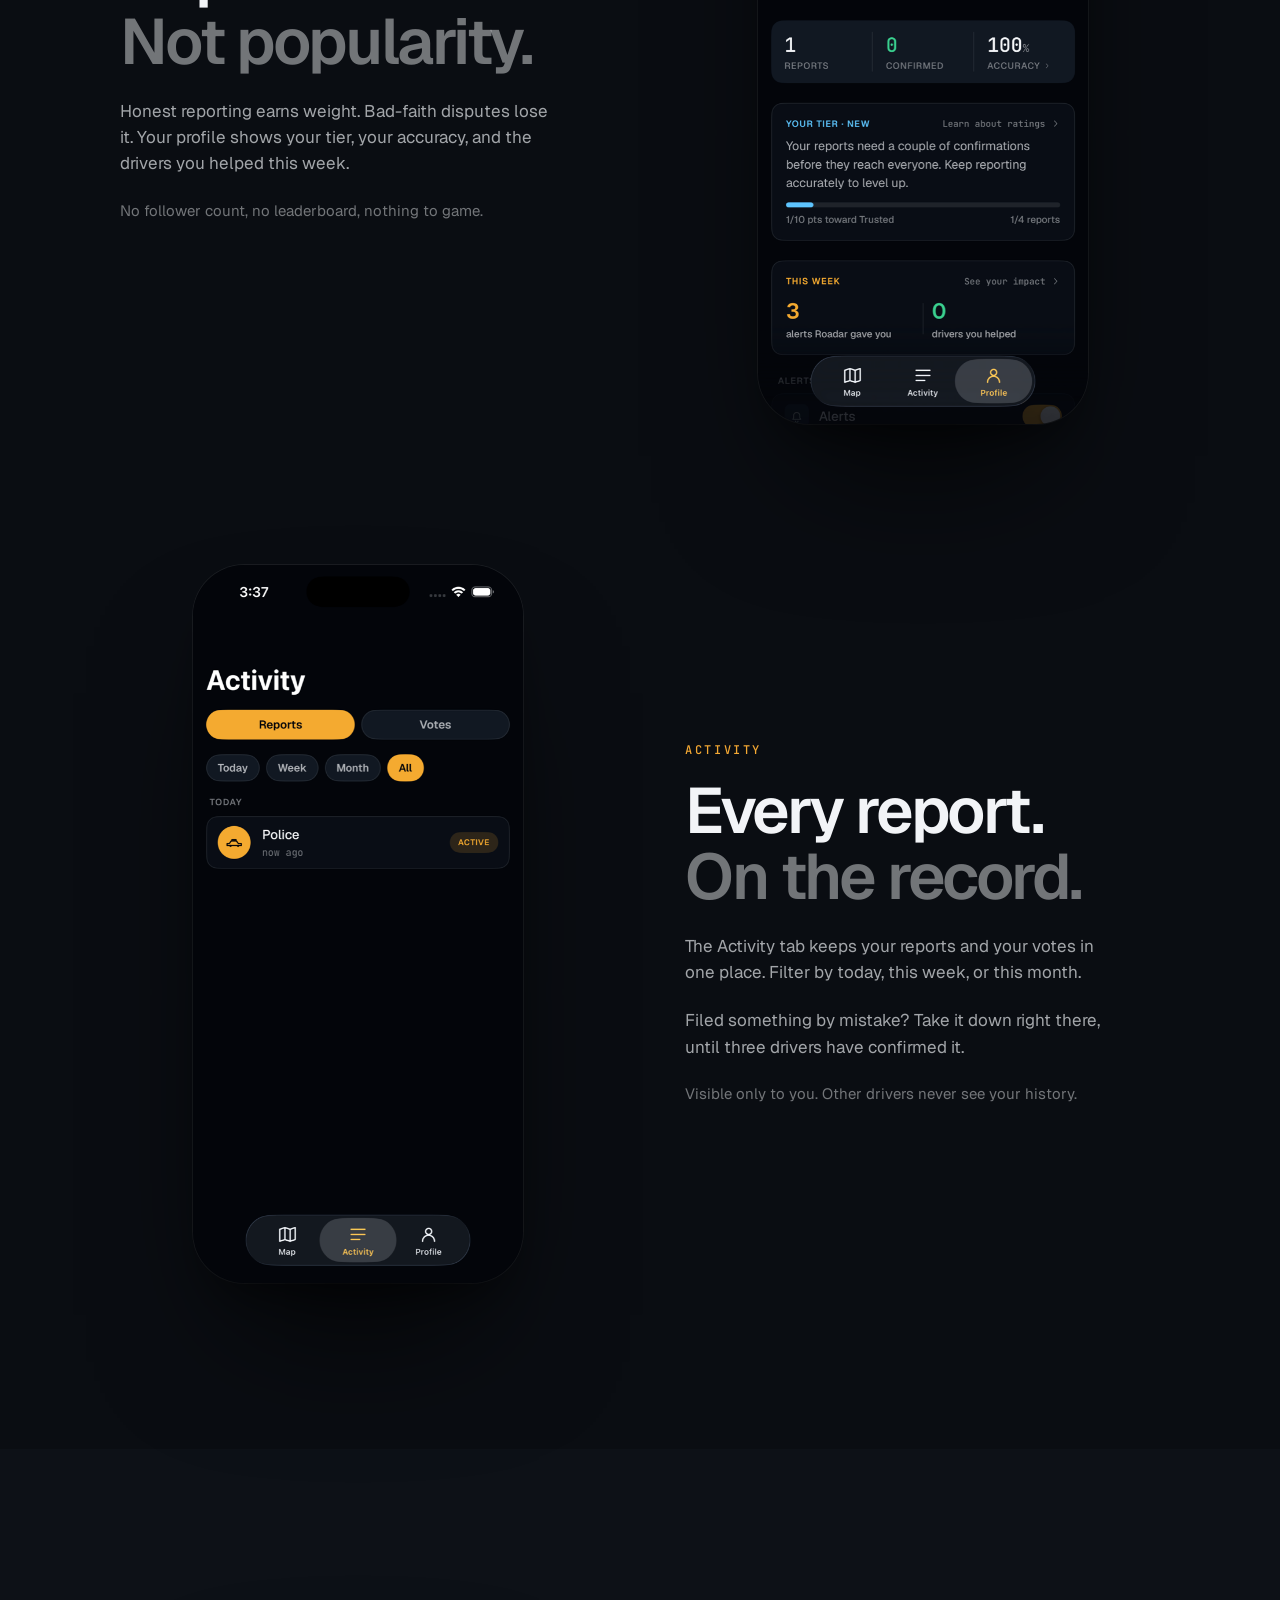
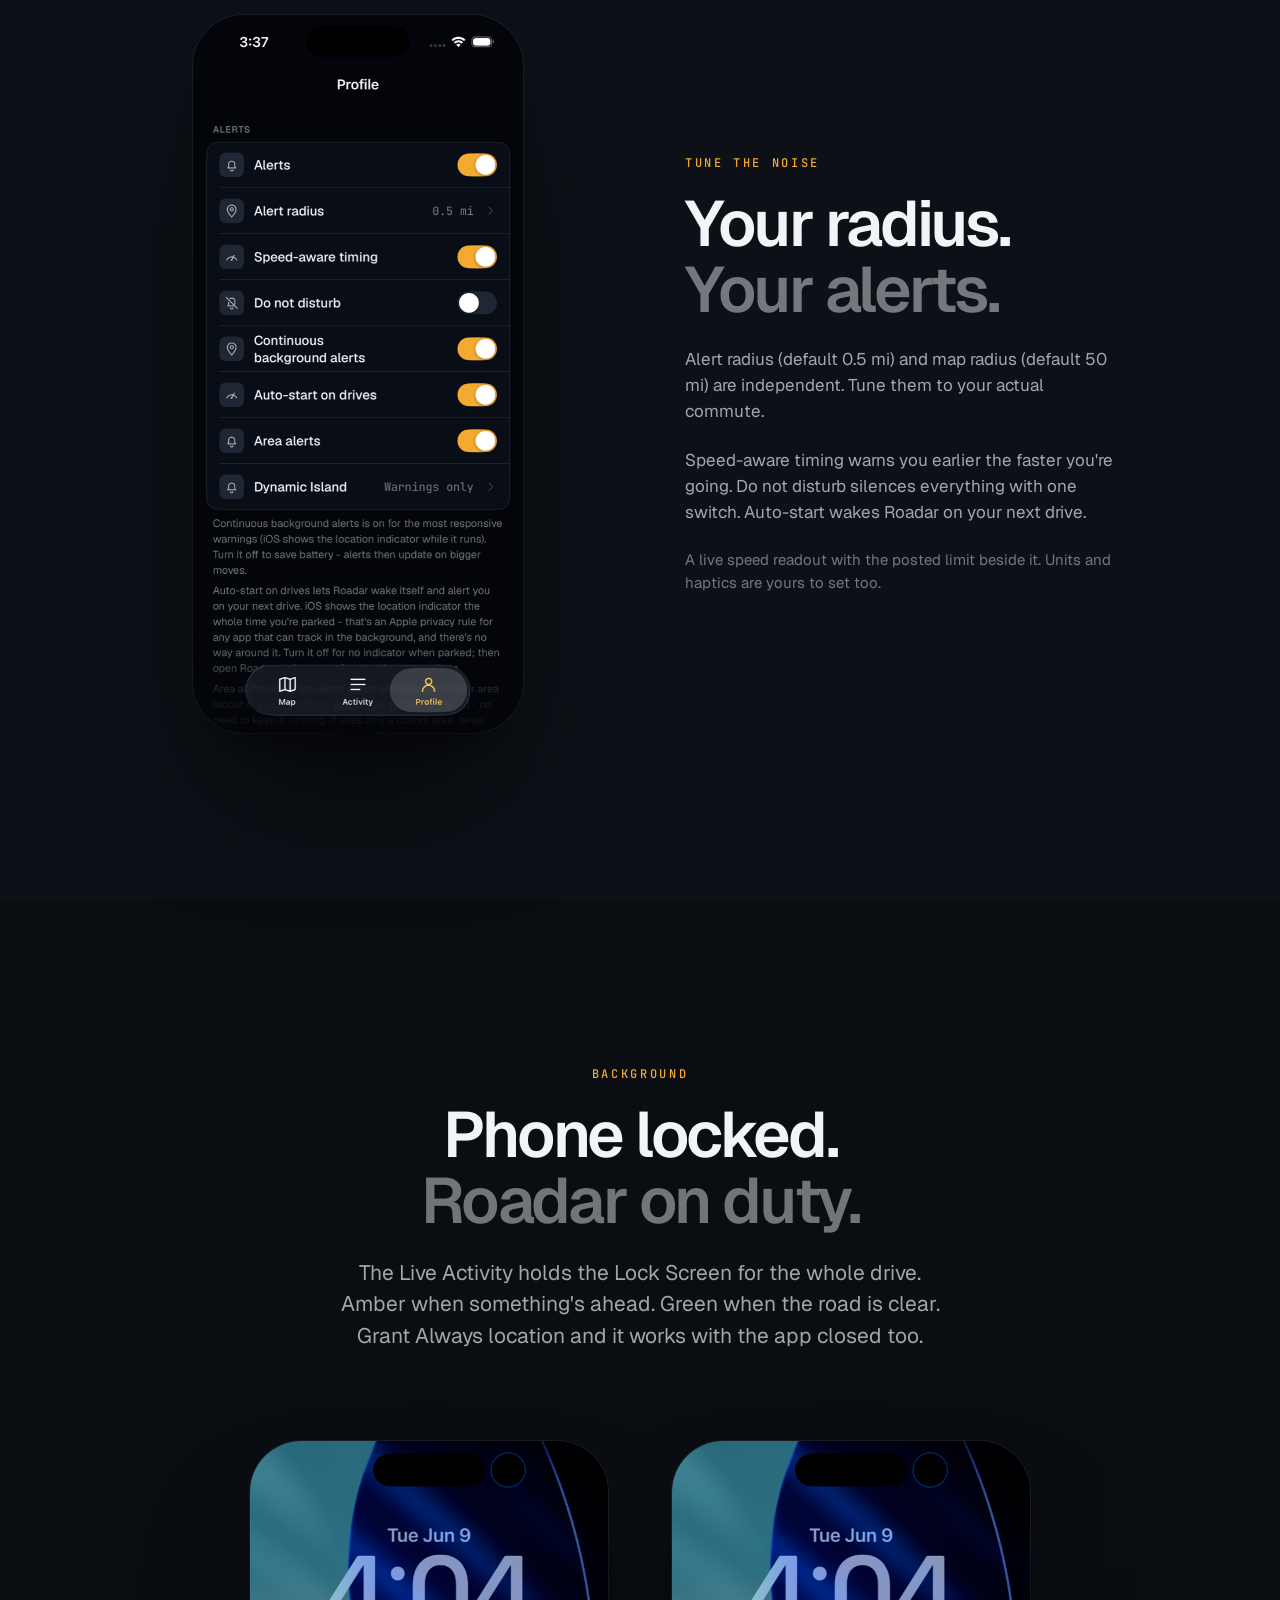
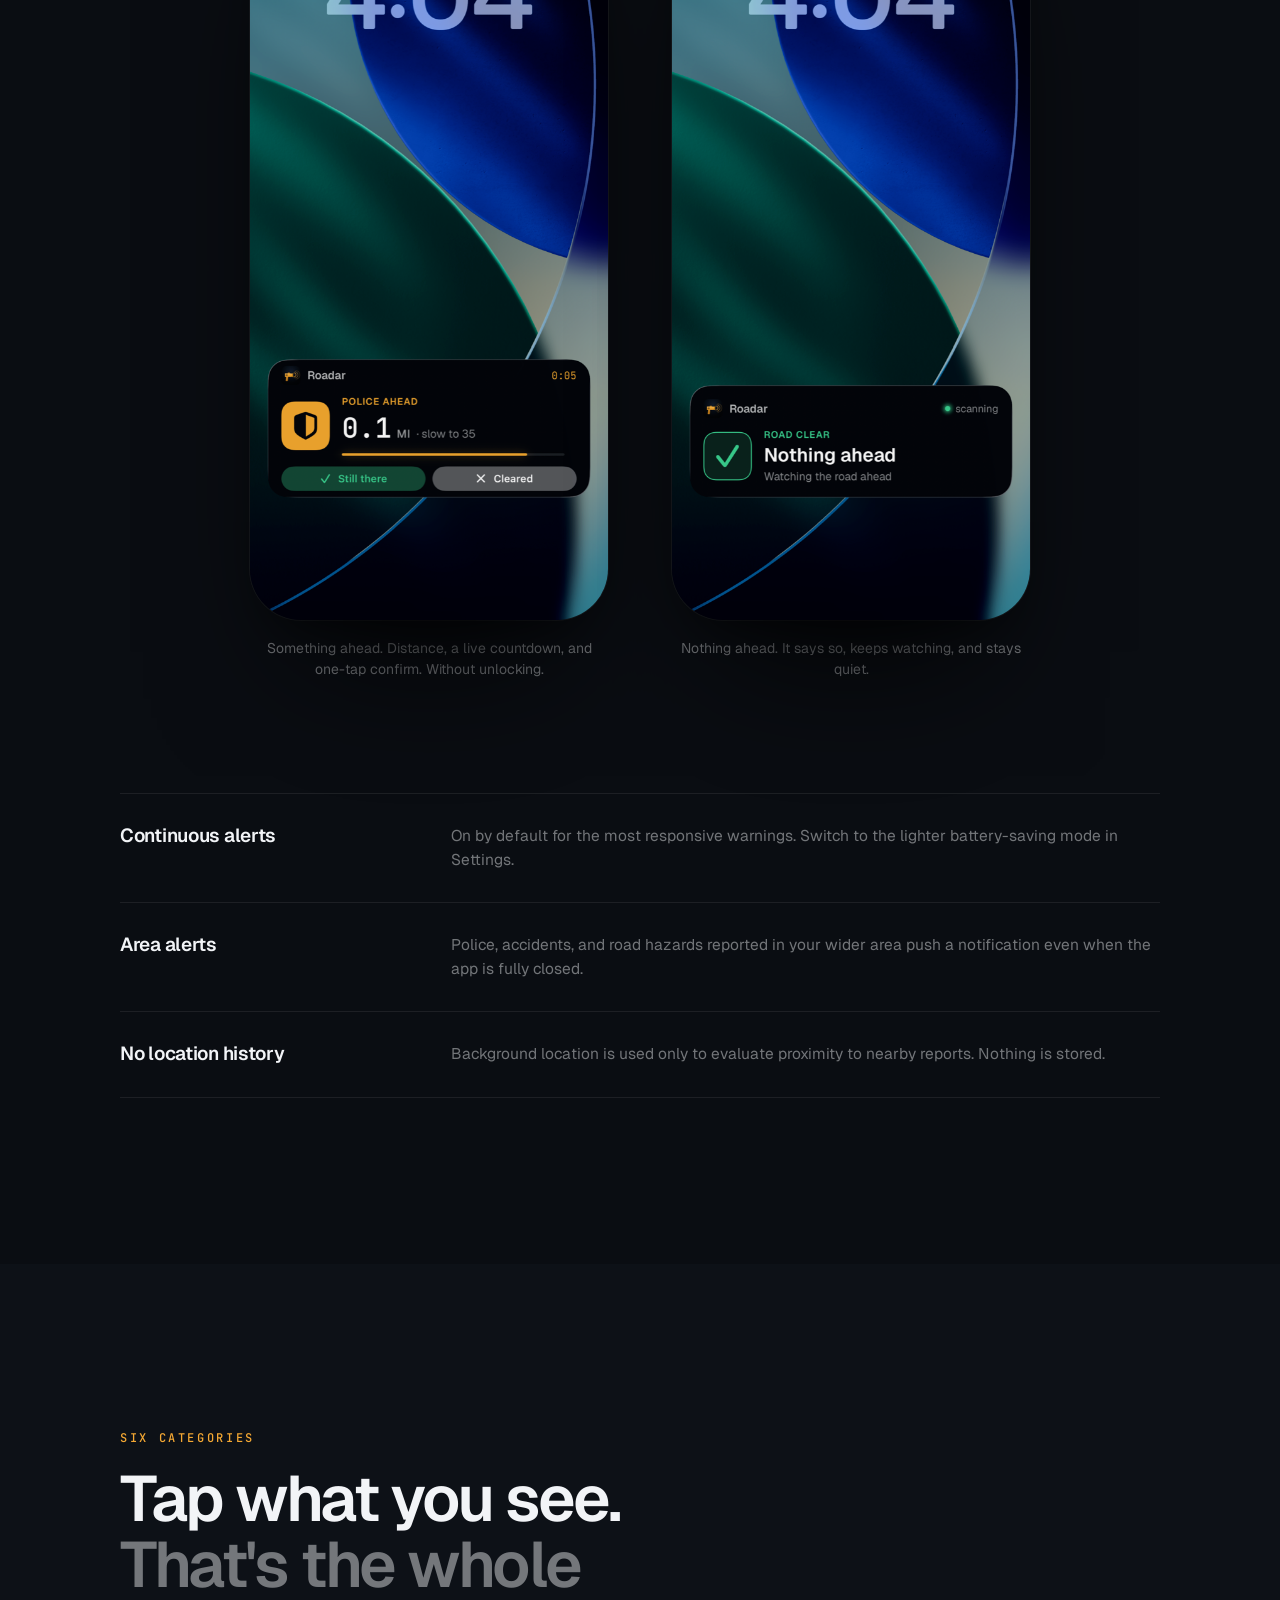
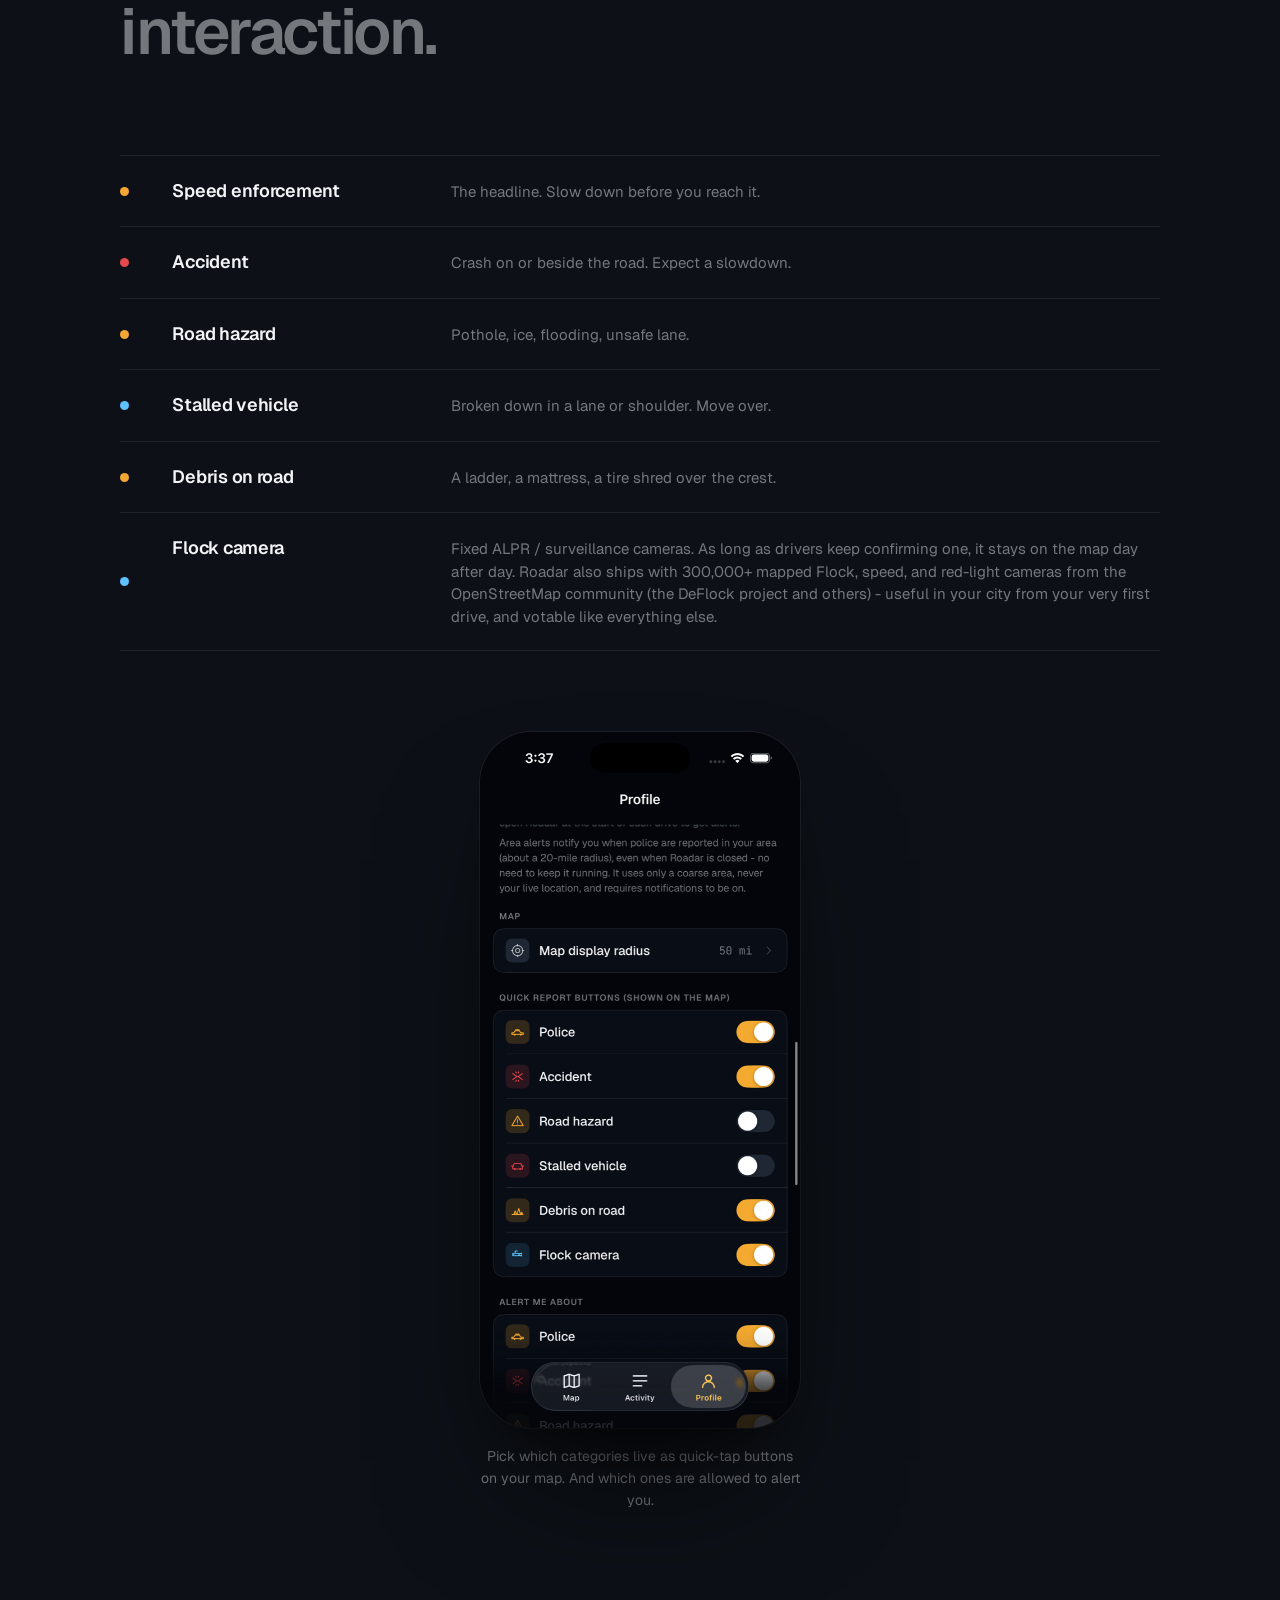
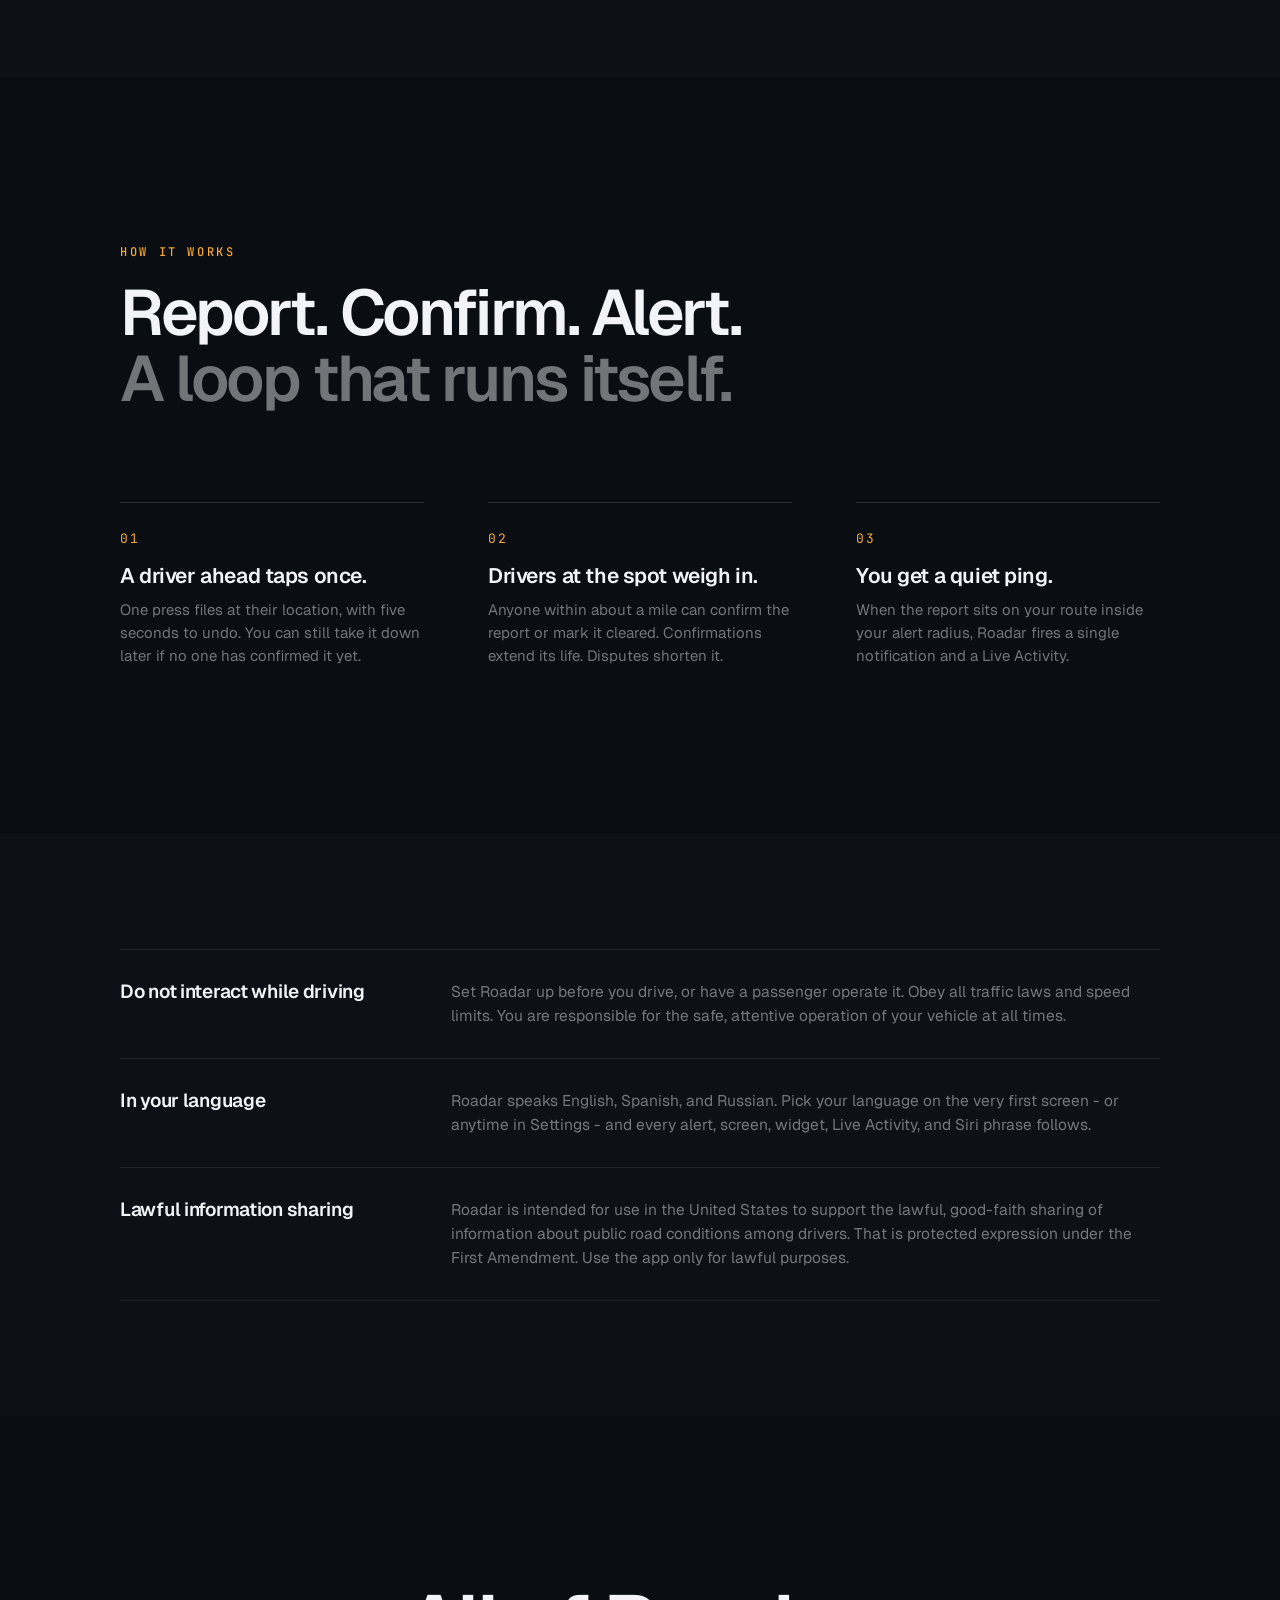
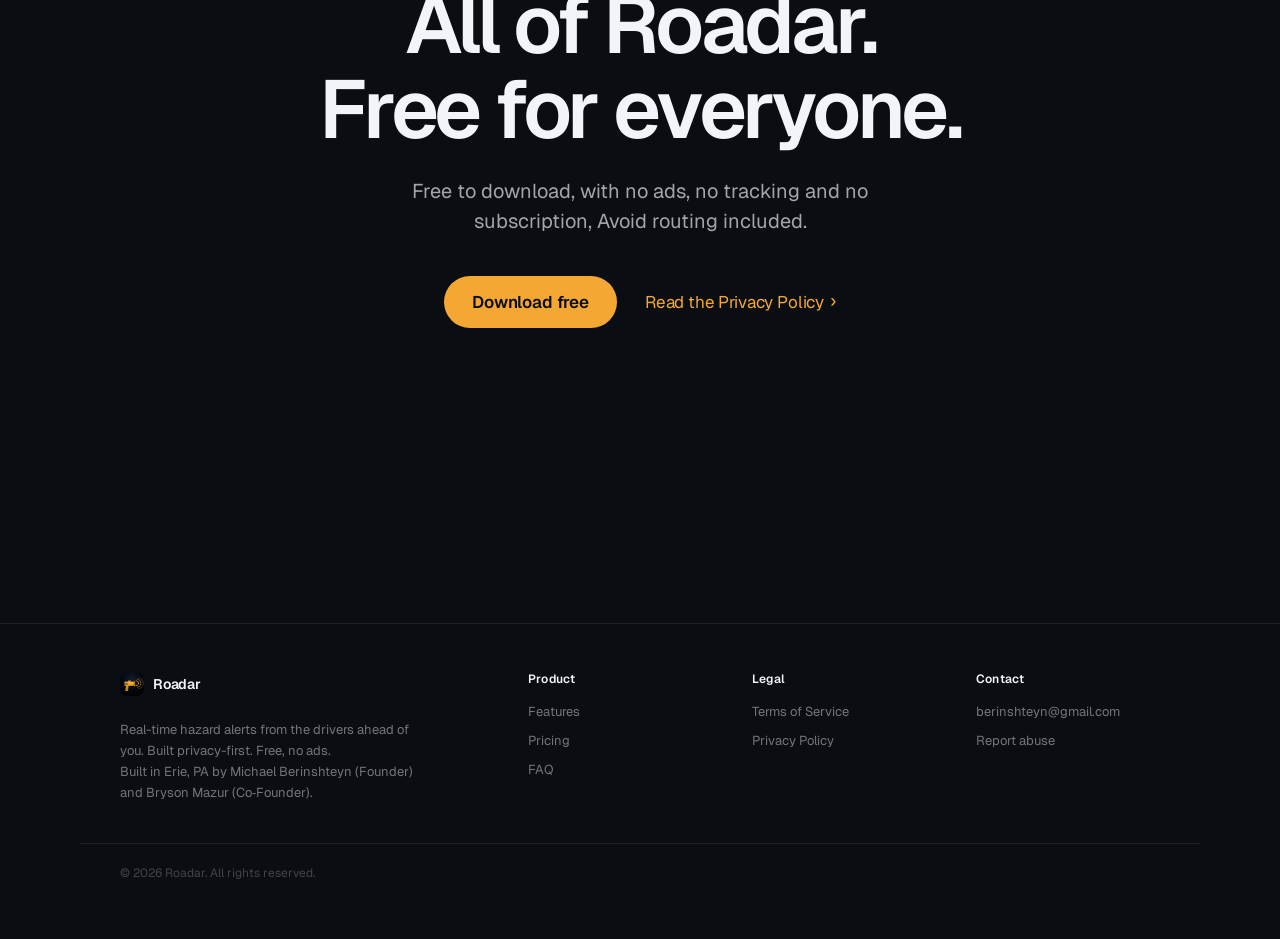
==== commit 502c7045: "Update site for Roadar 1.2: everything free, Avoid routing included Drop the Avoid subscription from" ====
--- a/features.html
+++ b/features.html
@@ -288,8 +288,8 @@
 <!-- ===== Final CTA ===== -->
 <section class="tile">
   <div class="cta-final fade-up">
-    <h2>The core app.<br>Free for everyone.</h2>
-    <p>Free to download, with no ads and no tracking. One optional add-on, Avoid routing, is $0.99 a year with a 6-month free trial.</p>
+    <h2>All of Roadar.<br>Free for everyone.</h2>
+    <p>Free to download, with no ads, no tracking and no subscription, Avoid routing included.</p>
     <div class="ctas">
       <a class="btn btn-primary" href="pricing.html">Download free</a>
       <a class="link-more" href="privacy.html">Read the Privacy Policy</a>
